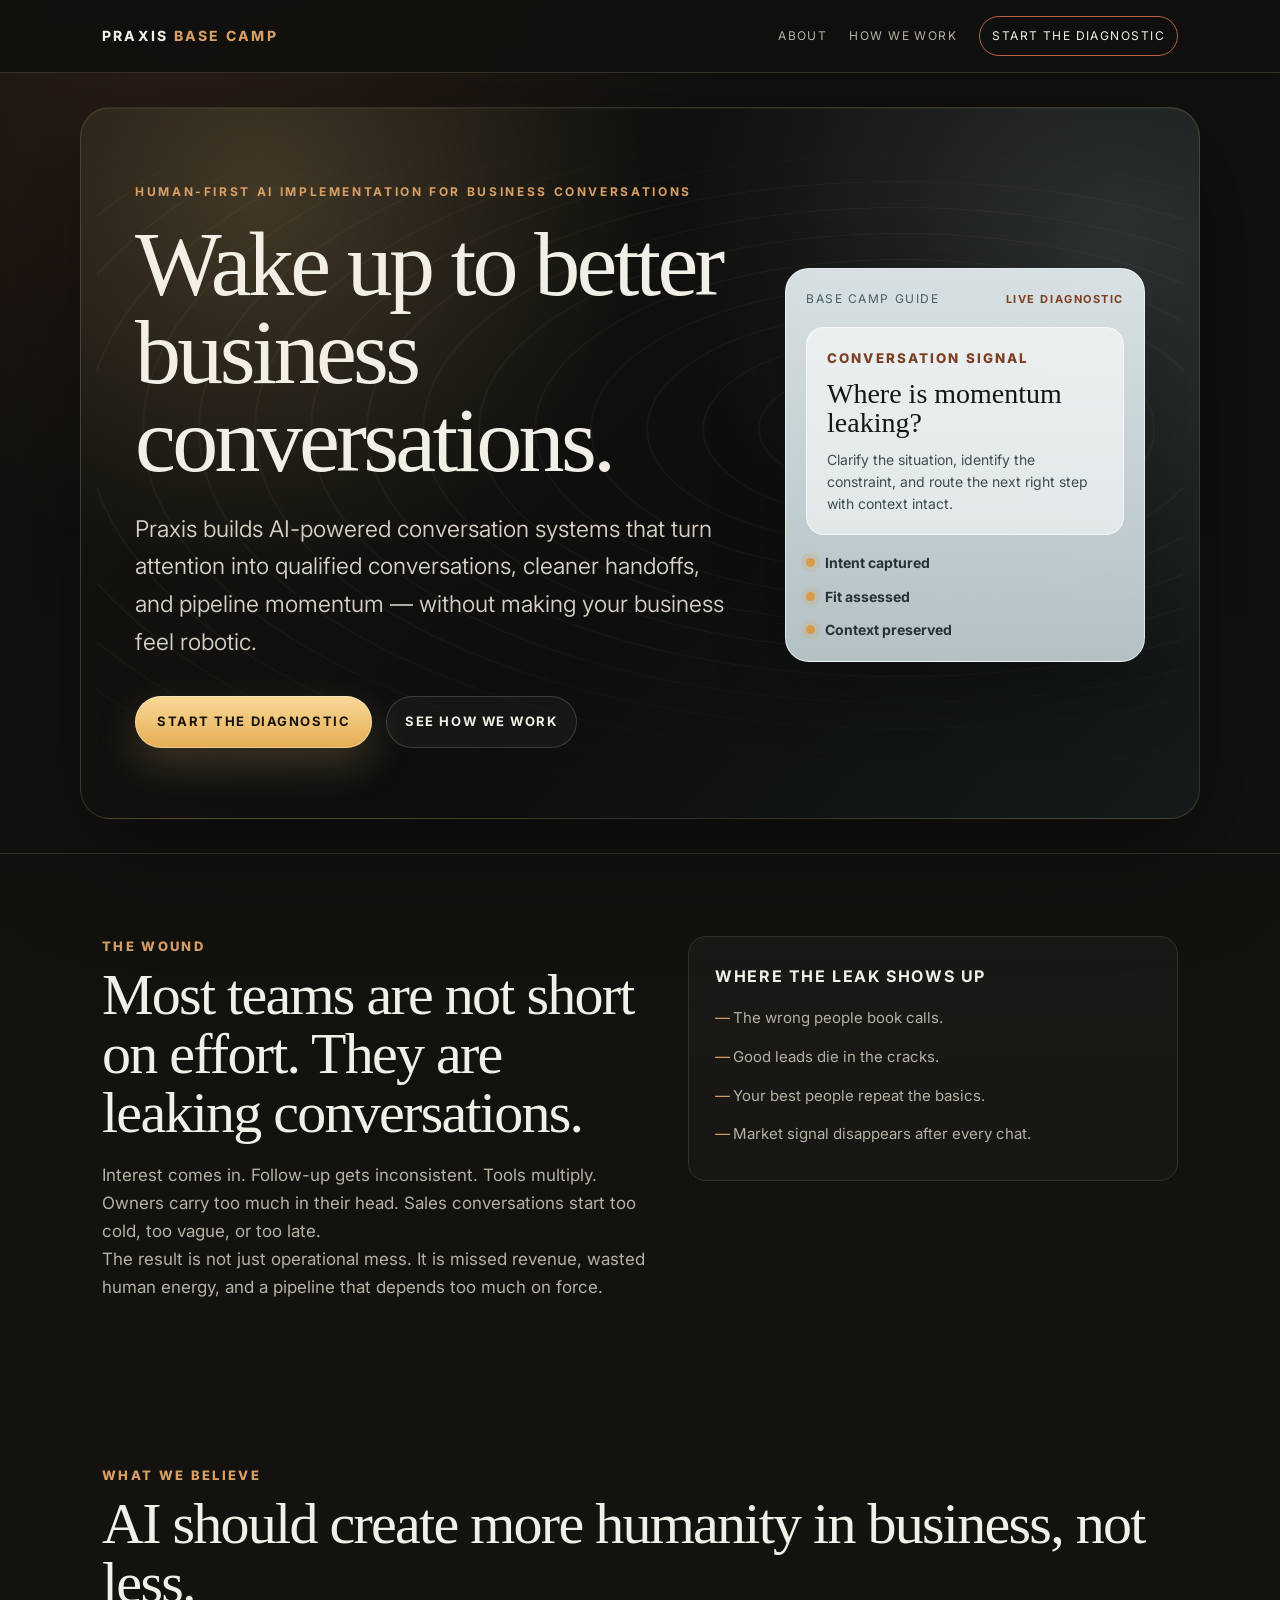
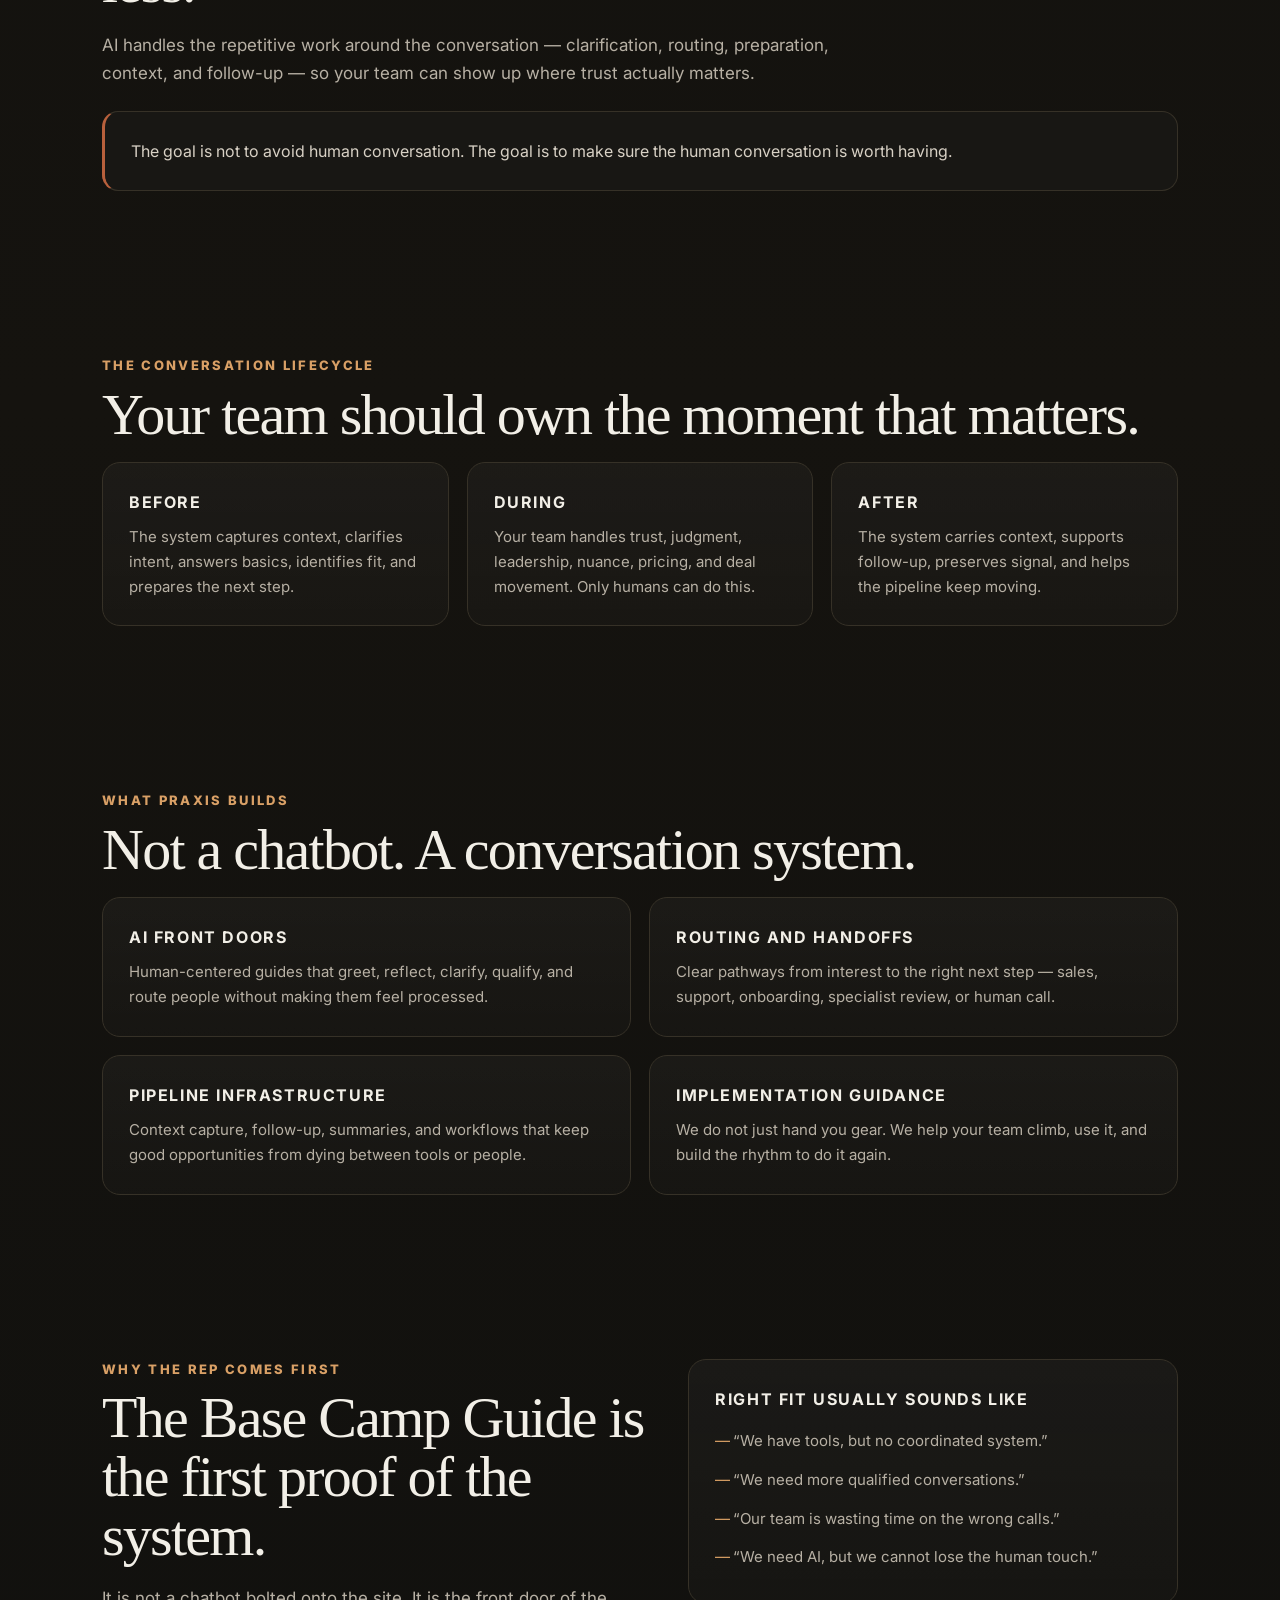
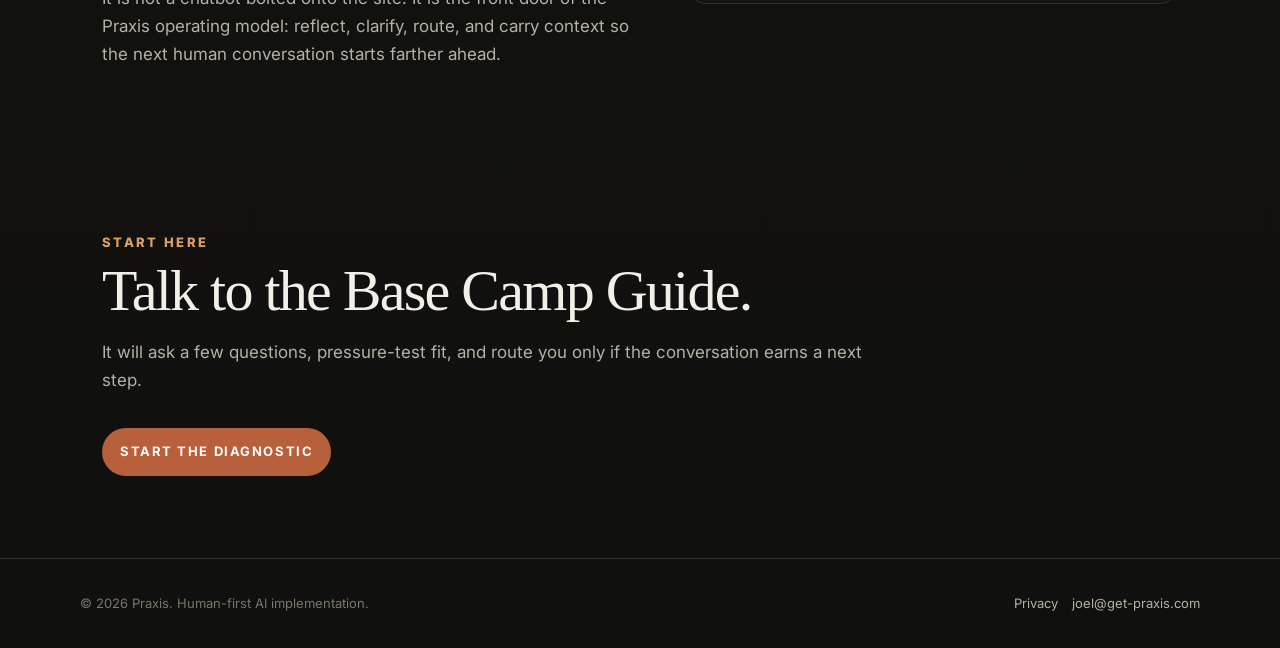
==== index.html @ cceb7b86 "Cache bust site stylesheet" ====
<!doctype html><html lang="en"><head><meta charset="utf-8"><meta name="viewport" content="width=device-width, initial-scale=1"><title>Praxis — Human-First AI Implementation</title><meta name="description" content="Praxis builds human-centered AI conversation systems that turn attention into qualified conversations, cleaner handoffs, and pipeline momentum."><link rel="preconnect" href="https://fonts.googleapis.com"><link rel="preconnect" href="https://fonts.gstatic.com" crossorigin><link href="https://fonts.googleapis.com/css2?family=Inter:wght@300;400;500;600;700;800&display=swap" rel="stylesheet"><link rel="stylesheet" href="/assets/site.css?v=078dad2"></head><body><div class="site"><nav class="nav"><div class="nav-inner"><a class="brand" href="/">PRAXIS <span>BASE CAMP</span></a><button class="menu" aria-label="Menu" onclick="document.querySelector('.links').classList.toggle('open')">Menu</button><div class="links"><a href="/about.html">About</a><a href="/how-we-work.html">How We Work</a><a class="nav-cta" href="/work-with-us.html#chat">Start the diagnostic</a></div></div></nav><main>
<section class="hero home-hero"><div class="hero-copy"><div class="eyebrow">Human-first AI implementation for business conversations</div><h1>Wake up to better business conversations.</h1><p class="lead">Praxis builds AI-powered conversation systems that turn attention into qualified conversations, cleaner handoffs, and pipeline momentum — without making your business feel robotic.</p><div class="hero-actions"><a class="btn primary hero-primary" href="/work-with-us.html#chat">Start the Diagnostic</a><a class="btn secondary hero-secondary" href="/how-we-work.html">See how we work</a></div></div><aside class="hero-card" aria-label="Base Camp diagnostic preview"><div class="hero-card-top"><span>Base Camp Guide</span><b>Live diagnostic</b></div><div class="signal-card"><small>Conversation signal</small><strong>Where is momentum leaking?</strong><p>Clarify the situation, identify the constraint, and route the next right step with context intact.</p></div><div class="signal-list"><div><span></span>Intent captured</div><div><span></span>Fit assessed</div><div><span></span>Context preserved</div></div></aside></section><div class="divider"></div>
<section class="section"><div class="wrap split"><div><div class="kicker">The wound</div><h2>Most teams are not short on effort. They are leaking conversations.</h2><p>Interest comes in. Follow-up gets inconsistent. Tools multiply. Owners carry too much in their head. Sales conversations start too cold, too vague, or too late.</p><p>The result is not just operational mess. It is missed revenue, wasted human energy, and a pipeline that depends too much on force.</p></div><div class="card"><h3>Where the leak shows up</h3><ul><li>The wrong people book calls.</li><li>Good leads die in the cracks.</li><li>Your best people repeat the basics.</li><li>Market signal disappears after every chat.</li></ul></div></div></section>
<section class="section alt"><div class="wrap"><div class="kicker">What we believe</div><h2>AI should create more humanity in business, not less.</h2><p>AI handles the repetitive work around the conversation — clarification, routing, preparation, context, and follow-up — so your team can show up where trust actually matters.</p><div class="callout">The goal is not to avoid human conversation. The goal is to make sure the human conversation is worth having.</div></div></section>
<section class="section"><div class="wrap"><div class="kicker">The conversation lifecycle</div><h2>Your team should own the moment that matters.</h2><div class="grid three"><div class="card"><h3>Before</h3><p>The system captures context, clarifies intent, answers basics, identifies fit, and prepares the next step.</p></div><div class="card"><h3>During</h3><p>Your team handles trust, judgment, leadership, nuance, pricing, and deal movement. Only humans can do this.</p></div><div class="card"><h3>After</h3><p>The system carries context, supports follow-up, preserves signal, and helps the pipeline keep moving.</p></div></div></div></section>
<section class="section alt"><div class="wrap"><div class="kicker">What Praxis builds</div><h2>Not a chatbot. A conversation system.</h2><div class="grid two"><div class="card"><h3>AI front doors</h3><p>Human-centered guides that greet, reflect, clarify, qualify, and route people without making them feel processed.</p></div><div class="card"><h3>Routing and handoffs</h3><p>Clear pathways from interest to the right next step — sales, support, onboarding, specialist review, or human call.</p></div><div class="card"><h3>Pipeline infrastructure</h3><p>Context capture, follow-up, summaries, and workflows that keep good opportunities from dying between tools or people.</p></div><div class="card"><h3>Implementation guidance</h3><p>We do not just hand you gear. We help your team climb, use it, and build the rhythm to do it again.</p></div></div></div></section>
<section class="section"><div class="wrap split"><div><div class="kicker">Why the rep comes first</div><h2>The Base Camp Guide is the first proof of the system.</h2><p>It is not a chatbot bolted onto the site. It is the front door of the Praxis operating model: reflect, clarify, route, and carry context so the next human conversation starts farther ahead.</p></div><div class="card"><h3>Right fit usually sounds like</h3><ul><li>“We have tools, but no coordinated system.”</li><li>“We need more qualified conversations.”</li><li>“Our team is wasting time on the wrong calls.”</li><li>“We need AI, but we cannot lose the human touch.”</li></ul></div></div></section>
<section class="section final"><div class="wrap"><div class="kicker">Start here</div><h2>Talk to the Base Camp Guide.</h2><p>It will ask a few questions, pressure-test fit, and route you only if the conversation earns a next step.</p><div class="hero-actions"><a class="btn primary" href="/work-with-us.html#chat">Start the diagnostic</a></div></div></section>
</main><footer class="footer"><div class="footer-inner"><div>© 2026 Praxis. Human-first AI implementation.</div><div><a href="/privacy.html">Privacy</a><a href="mailto:joel@get-praxis.com">joel@get-praxis.com</a></div></div></footer></div></body></html>
---- assets/site.css ----
:root{
  --bg:#10100e; --panel:#181714; --panel2:#211f1a; --ink:#f2efe7; --muted:#b7b0a4; --faint:#7d7569; --line:#363127; --accent:#b8603c; --accent2:#d9a066; --ok:#8ca37d;
  --max:1120px; --serif: Georgia, 'Times New Roman', serif; --sans: Inter, ui-sans-serif, system-ui, -apple-system, BlinkMacSystemFont, 'Segoe UI', sans-serif;
}
*{box-sizing:border-box;margin:0;padding:0} html{scroll-behavior:smooth} body{font-family:var(--sans);background:var(--bg);color:var(--ink);line-height:1.65;-webkit-font-smoothing:antialiased} a{color:inherit}.site{min-height:100vh;background:radial-gradient(circle at 14% 0%,rgba(184,96,60,.16),transparent 34rem),linear-gradient(180deg,#10100e 0%,#15130f 52%,#10100e 100%)}
.nav{position:sticky;top:0;z-index:20;background:rgba(16,16,14,.9);backdrop-filter:blur(14px);border-bottom:1px solid var(--line)}.nav-inner{max-width:var(--max);margin:0 auto;padding:16px 22px;display:flex;align-items:center;justify-content:space-between;gap:20px}.brand{text-decoration:none;font-weight:750;letter-spacing:.16em;text-transform:uppercase;font-size:14px}.brand span{color:var(--accent2)}.links{display:flex;align-items:center;gap:22px}.links a,.links span{text-decoration:none;color:var(--muted);font-size:12px;letter-spacing:.12em;text-transform:uppercase}.links a:hover{color:var(--ink)}.nav-cta{border:1px solid var(--accent);color:var(--ink)!important;padding:9px 12px;border-radius:999px}.disabled-link{opacity:.62;cursor:not-allowed}.menu{display:none;background:none;border:1px solid var(--line);color:var(--ink);border-radius:8px;padding:8px 10px}
.wrap{max-width:var(--max);margin:0 auto;padding:0 22px}.hero{padding:112px 22px 88px;max-width:var(--max);margin:0 auto}.home-hero{position:relative;display:grid;grid-template-columns:minmax(0,1fr) 360px;gap:42px;align-items:center;margin-top:34px;margin-bottom:34px;padding:74px 54px 70px;border:1px solid rgba(227,188,123,.18);border-radius:30px;overflow:hidden;background:radial-gradient(circle at 16% 12%,rgba(227,188,123,.22),transparent 34%),radial-gradient(circle at 92% 20%,rgba(147,164,169,.23),transparent 36%),linear-gradient(135deg,#17140f 0%,#0d0e0d 58%,#151b1c 100%);box-shadow:0 34px 110px rgba(0,0,0,.34),0 1px 0 rgba(255,255,255,.05) inset}.home-hero:before{content:"";position:absolute;inset:16px;border-radius:24px;opacity:.12;background:repeating-radial-gradient(ellipse at 74% 45%,transparent 0 28px,rgba(227,188,123,.4) 29px 30px,transparent 31px 56px);mask-image:linear-gradient(to bottom,transparent,black 12%,black 74%,transparent);pointer-events:none}.home-hero>*{position:relative;z-index:1}.eyebrow{font-size:12px;letter-spacing:.22em;text-transform:uppercase;color:var(--accent2);font-weight:700;margin-bottom:18px}.hero h1,.page-hero h1{font-family:var(--serif);font-weight:500;letter-spacing:-.04em;line-height:.96;font-size:clamp(48px,8vw,92px);max-width:960px}.hero h1 em,.page-hero h1 em{font-style:italic;color:var(--accent2)}.lead{font-size:clamp(18px,2.1vw,23px);color:#d7d0c5;max-width:760px;margin-top:26px;font-weight:350}.hero-actions{display:flex;gap:14px;flex-wrap:wrap;margin-top:34px}.btn{display:inline-flex;align-items:center;justify-content:center;text-decoration:none;border-radius:999px;padding:13px 18px;font-size:13px;letter-spacing:.12em;text-transform:uppercase;font-weight:700}.btn.primary{background:var(--accent);color:#fff}.btn.secondary{border:1px solid var(--line);color:var(--ink)}.hero-primary{background:linear-gradient(180deg,#f9d998,#e5ad54)!important;color:#17130d!important;padding:15px 22px;box-shadow:0 0 0 1px rgba(255,255,255,.32) inset,0 16px 42px rgba(227,188,123,.22)}.hero-secondary{background:rgba(255,255,255,.035);border-color:rgba(255,255,255,.16)!important}.hero-card{background:linear-gradient(180deg,rgba(223,232,234,.96),rgba(192,207,211,.93));border:1px solid rgba(255,255,255,.62);border-radius:24px;padding:20px;color:#121815;box-shadow:0 24px 70px rgba(0,0,0,.26);min-height:320px}.hero-card-top{display:flex;justify-content:space-between;gap:14px;align-items:center;margin-bottom:18px;font-size:12px;letter-spacing:.13em;text-transform:uppercase;color:#476068}.hero-card-top b{color:#7c3f24;font-size:11px}.signal-card{background:rgba(255,255,255,.55);border:1px solid rgba(255,255,255,.58);border-radius:18px;padding:20px}.signal-card small{display:block;text-transform:uppercase;letter-spacing:.16em;color:#7c3f24;font-weight:800;margin-bottom:9px}.signal-card strong{display:block;font-family:var(--serif);font-size:28px;line-height:1.05;color:#121815;font-weight:500}.signal-card p{color:#3f4d4f;font-size:14px;line-height:1.55;margin-top:12px}.signal-list{display:grid;gap:10px;margin-top:16px}.signal-list div{display:flex;align-items:center;gap:10px;color:#263234;font-size:14px;font-weight:700}.signal-list span{width:9px;height:9px;border-radius:999px;background:#d99b48;box-shadow:0 0 0 5px rgba(217,155,72,.16)}.btn.disabled{background:#5a5042;color:#d7d0c5;cursor:not-allowed;opacity:.78}.btn:hover{transform:translateY(-1px)}.btn.disabled:hover{transform:none}
.divider{height:1px;background:var(--line)}.section{padding:82px 0}.section h2{font-family:var(--serif);font-size:clamp(34px,5vw,58px);line-height:1.02;font-weight:500;letter-spacing:-.03em;margin-bottom:18px}.section p{color:var(--muted);font-size:17px;max-width:760px}.grid{display:grid;gap:18px}.grid.three{grid-template-columns:repeat(3,1fr)}.grid.two{grid-template-columns:repeat(2,1fr)}.card{background:linear-gradient(180deg,rgba(255,255,255,.035),rgba(255,255,255,.015));border:1px solid var(--line);border-radius:18px;padding:26px}.card h3{font-size:16px;letter-spacing:.1em;text-transform:uppercase;margin-bottom:10px}.card p,.card li{font-size:15px;color:var(--muted)}.card ul{list-style:none;margin-top:10px}.card li{padding:7px 0 7px 18px;position:relative}.card li:before{content:'—';position:absolute;left:0;color:var(--accent2)}.callout{background:var(--panel);border:1px solid var(--line);border-left:3px solid var(--accent);border-radius:16px;padding:26px;margin-top:24px;color:#d8d1c5}.split{display:grid;grid-template-columns:1fr .9fr;gap:42px;align-items:start}.kicker{font-size:13px;letter-spacing:.18em;text-transform:uppercase;color:var(--accent2);font-weight:800;margin-bottom:8px}.quote{font-family:var(--serif);font-size:28px;line-height:1.24;color:#efe8dc}.page-hero{padding:84px 0 48px}.breadcrumb{color:var(--faint);font-size:12px;letter-spacing:.12em;text-transform:uppercase;margin-bottom:22px}.list{display:grid;gap:12px;margin-top:22px}.list div{border-top:1px solid var(--line);padding-top:14px;color:var(--muted)}.list strong{color:var(--ink)}
.rep-panel{background:radial-gradient(circle at 18% 0%,rgba(255,255,255,.82),transparent 34%),linear-gradient(135deg,#eee6d7 0%,#dbe3e4 56%,#c5d1d3 100%);border:1px solid rgba(244,238,229,.72);border-radius:24px;padding:24px;box-shadow:0 34px 100px rgba(0,0,0,.30),0 1px 0 rgba(255,255,255,.6) inset;color:#181510}.rep-panel h2{color:#15120e}.rep-panel p{color:#3f413d}.rep-panel .kicker{color:#8f4d2c}.rep-frame{width:100%;height:620px;border:0;border-radius:16px;background:#d2dcdf;display:block}.rep-placeholder{min-height:620px;border:1px dashed #5a5042;border-radius:16px;display:flex;align-items:center;justify-content:center;padding:30px;text-align:center;color:var(--muted);background:#0b0b0a}.rep-placeholder strong{display:block;color:var(--ink);font-family:var(--serif);font-size:28px;margin-bottom:10px;font-weight:500}.rep-direct-link{position:relative;display:flex;min-height:360px;height:auto;flex-direction:column;align-items:center;justify-content:center;text-align:center;padding:36px;border:1px solid rgba(76,96,101,.28);overflow:hidden;background:radial-gradient(circle at 50% -24%,rgba(255,255,255,.58),transparent 44%),linear-gradient(180deg,#dce7e9 0%,#c4d2d6 100%);box-shadow:0 18px 42px rgba(67,82,83,.18),0 1px 0 rgba(255,255,255,.62) inset}.rep-direct-link:before{content:"";position:absolute;inset:18px;border-radius:14px;opacity:.22;background:repeating-radial-gradient(ellipse at 50% 48%,transparent 0 22px,rgba(44,64,70,.32) 23px 24px,transparent 25px 44px);mask-image:linear-gradient(to bottom,transparent,black 18%,black 72%,transparent);pointer-events:none}.rep-direct-link>*{position:relative;z-index:1}.rep-direct-link p{max-width:620px;color:#344247;margin:0 0 16px}.rep-direct-link strong{display:block;color:#111815;font-family:var(--serif);font-size:32px;font-weight:500;margin-bottom:4px}.basecamp-cta{background:linear-gradient(180deg,#f9d998,#e7b95f);color:#17130d;box-shadow:0 0 0 1px rgba(255,255,255,.46) inset,0 14px 34px rgba(116,80,29,.22)}.basecamp-cta:hover{background:linear-gradient(180deg,#ffe5a9,#f0c982);box-shadow:0 0 0 1px rgba(255,255,255,.55) inset,0 18px 44px rgba(116,80,29,.30)}
.fallback{margin-top:14px;font-size:14px;color:#505650}.fallback a{color:#7c3f24}

.footer{border-top:1px solid var(--line);padding:34px 22px;color:var(--faint);font-size:13px}.footer-inner{max-width:var(--max);margin:0 auto;display:flex;justify-content:space-between;gap:20px;flex-wrap:wrap}.footer a{color:var(--muted);text-decoration:none;margin-left:14px}.footer a:hover{color:var(--ink)}
@media(max-width:820px){.links{display:none;position:absolute;top:61px;left:0;right:0;background:#10100e;border-bottom:1px solid var(--line);padding:18px 22px;flex-direction:column;align-items:flex-start}.links.open{display:flex}.menu{display:block}.grid.three,.grid.two,.split{grid-template-columns:1fr}.hero{padding-top:76px}.home-hero{grid-template-columns:1fr;margin-top:18px;padding:48px 24px}.hero-card{min-height:auto}.section{padding:60px 0}.rep-frame,.rep-placeholder{height:700px;min-height:700px}.rep-direct-link{height:auto;min-height:420px}.footer-inner{display:block}.footer a{display:inline-block;margin:8px 14px 0 0}}

/* Chat iframe scroll containment: keep third-party chatbot focus/auto-scroll inside the embed. */
.rep-panel{overflow-anchor:none;contain:layout paint}.rep-frame{overscroll-behavior:contain}
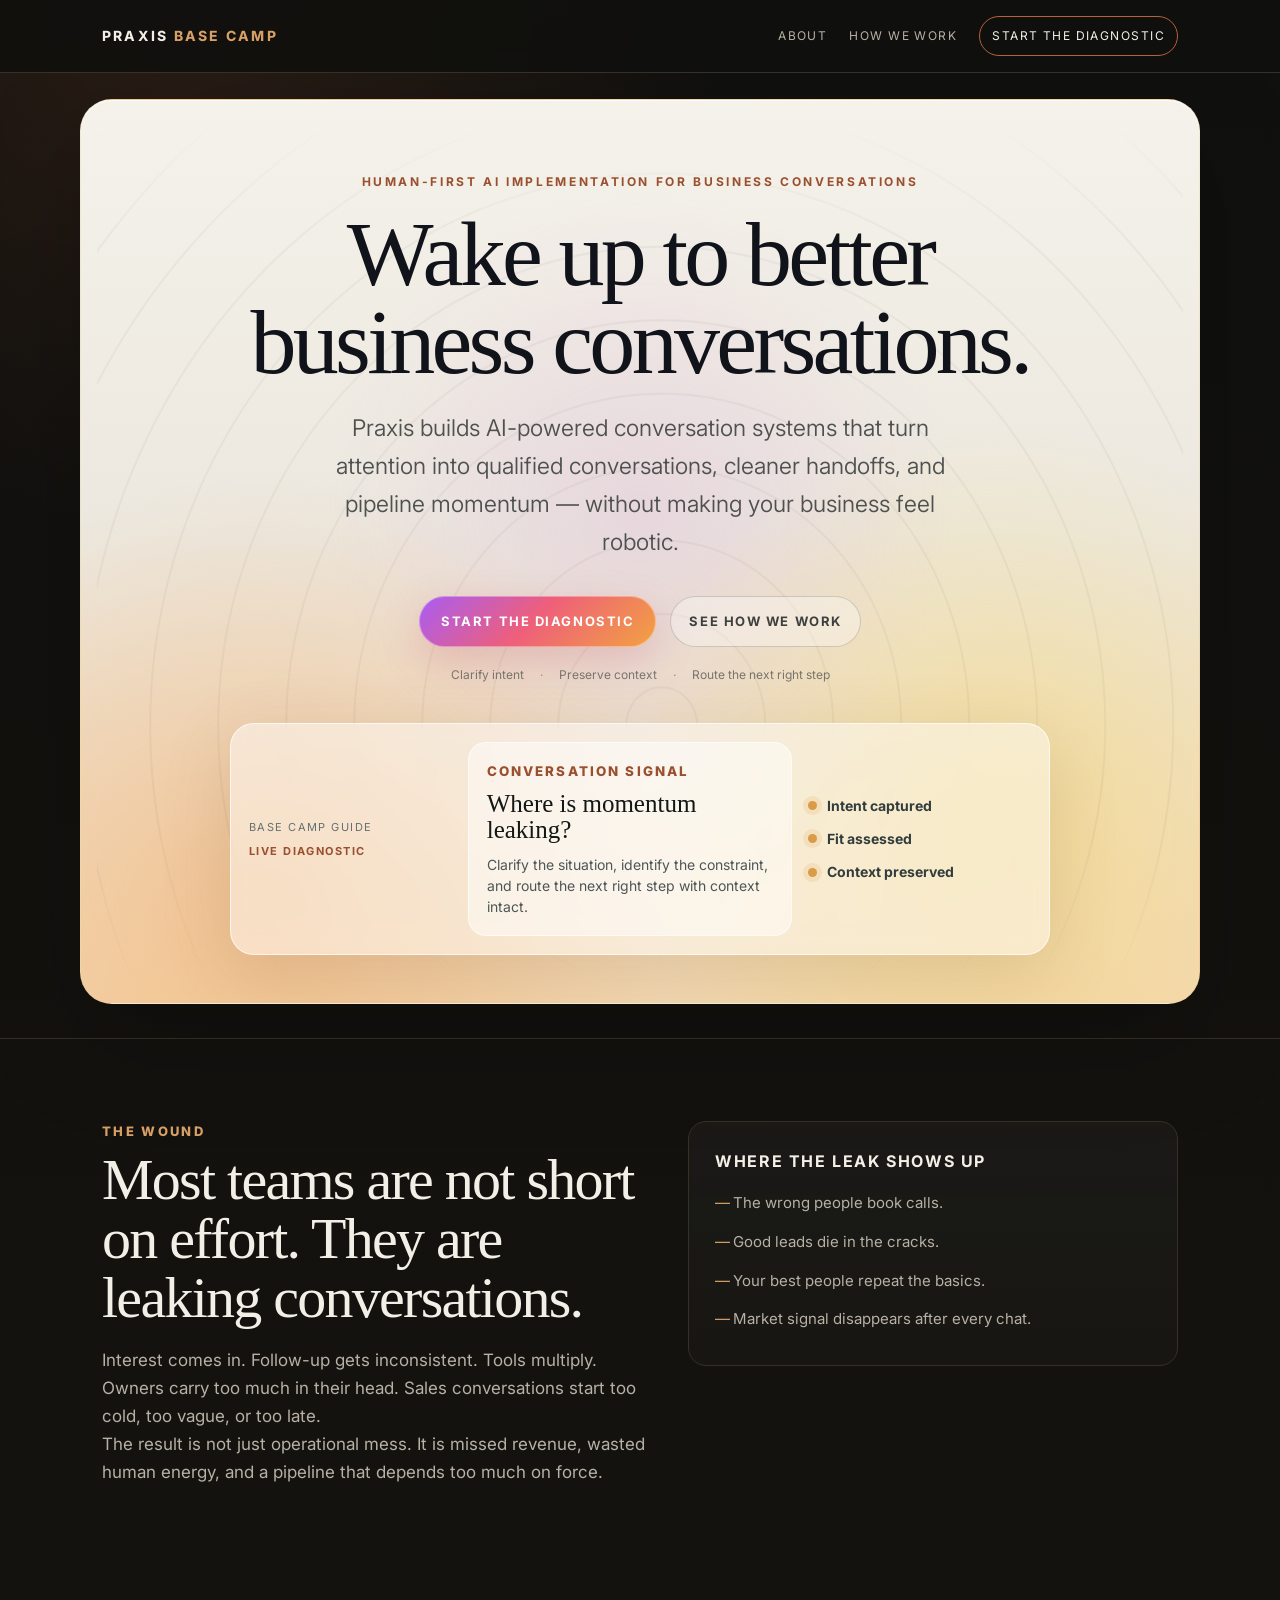
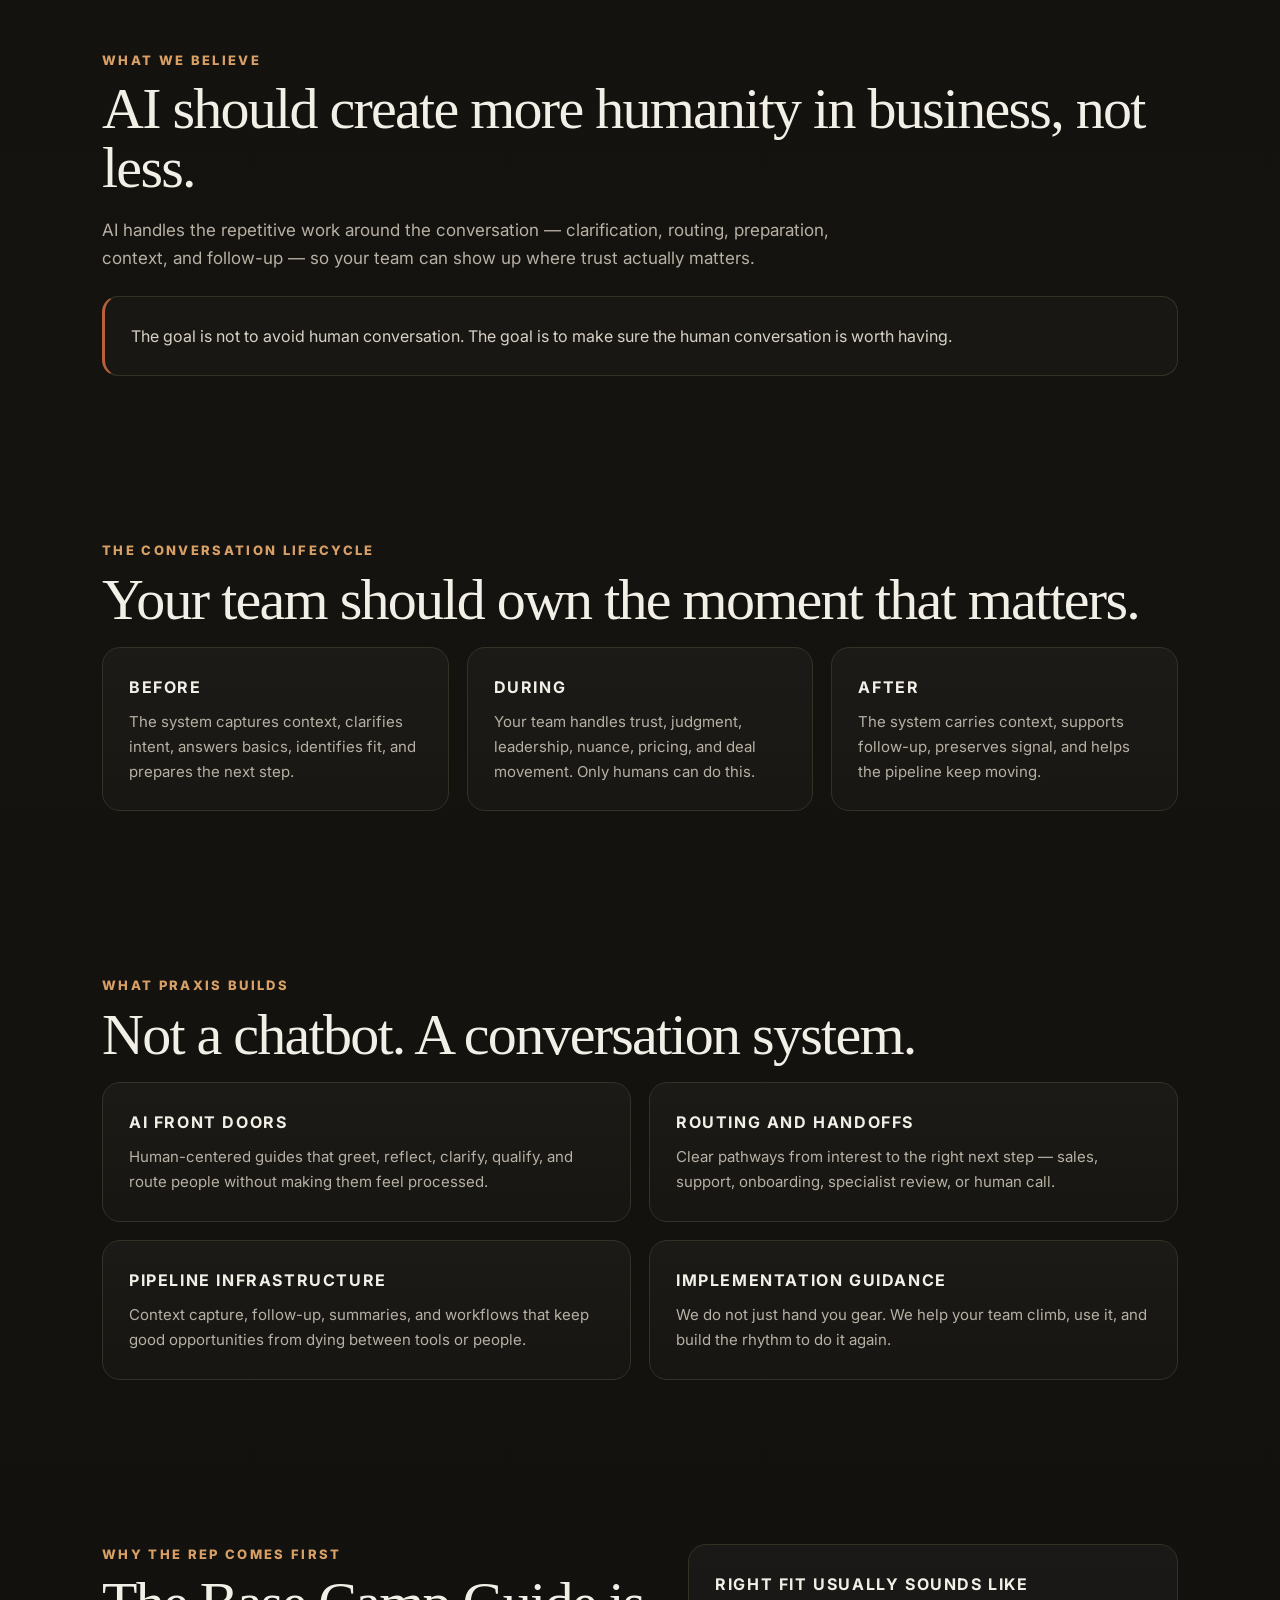
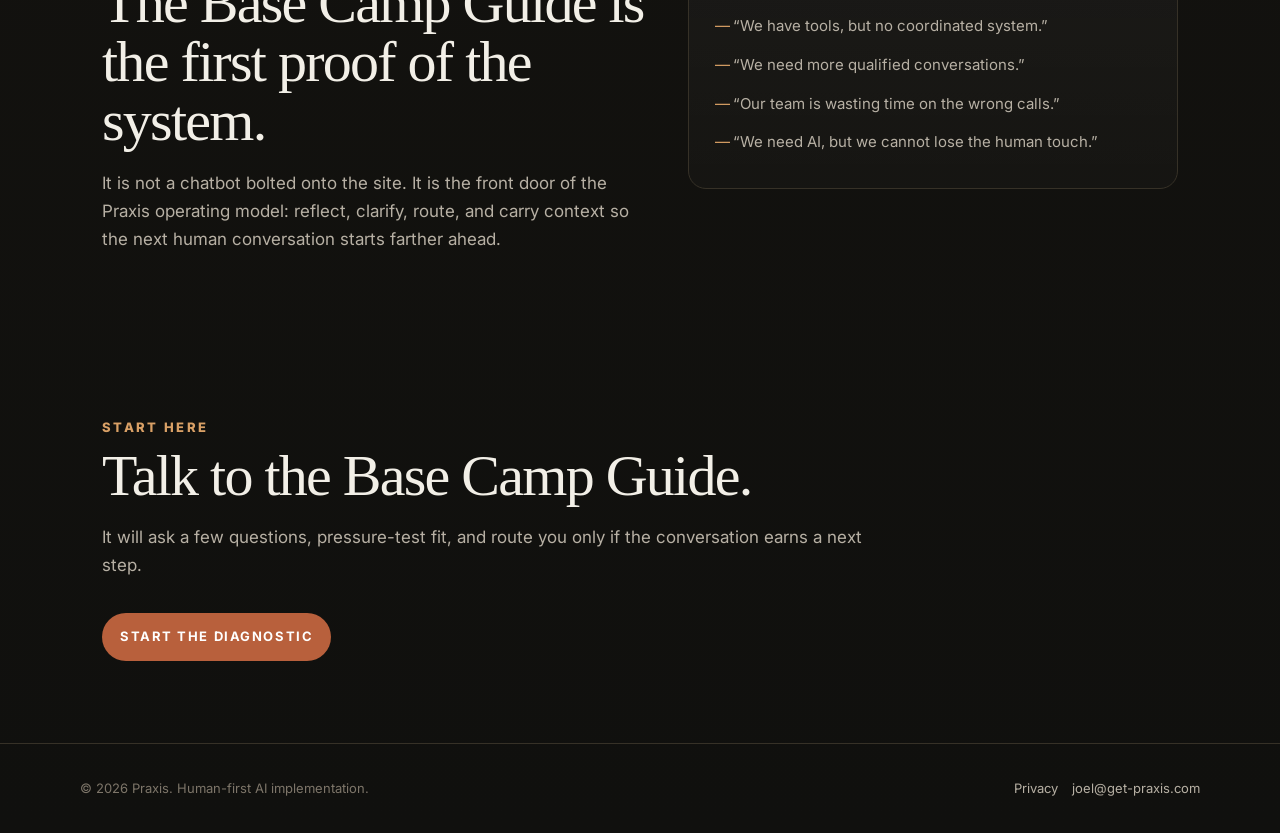
==== commit 55ffa056: "Lighten homepage hero treatment" ====
--- a/index.html
+++ b/index.html
@@ -1,5 +1,5 @@
-<!doctype html><html lang="en"><head><meta charset="utf-8"><meta name="viewport" content="width=device-width, initial-scale=1"><title>Praxis — Human-First AI Implementation</title><meta name="description" content="Praxis builds human-centered AI conversation systems that turn attention into qualified conversations, cleaner handoffs, and pipeline momentum."><link rel="preconnect" href="https://fonts.googleapis.com"><link rel="preconnect" href="https://fonts.gstatic.com" crossorigin><link href="https://fonts.googleapis.com/css2?family=Inter:wght@300;400;500;600;700;800&display=swap" rel="stylesheet"><link rel="stylesheet" href="/assets/site.css?v=078dad2"></head><body><div class="site"><nav class="nav"><div class="nav-inner"><a class="brand" href="/">PRAXIS <span>BASE CAMP</span></a><button class="menu" aria-label="Menu" onclick="document.querySelector('.links').classList.toggle('open')">Menu</button><div class="links"><a href="/about.html">About</a><a href="/how-we-work.html">How We Work</a><a class="nav-cta" href="/work-with-us.html#chat">Start the diagnostic</a></div></div></nav><main>
-<section class="hero home-hero"><div class="hero-copy"><div class="eyebrow">Human-first AI implementation for business conversations</div><h1>Wake up to better business conversations.</h1><p class="lead">Praxis builds AI-powered conversation systems that turn attention into qualified conversations, cleaner handoffs, and pipeline momentum — without making your business feel robotic.</p><div class="hero-actions"><a class="btn primary hero-primary" href="/work-with-us.html#chat">Start the Diagnostic</a><a class="btn secondary hero-secondary" href="/how-we-work.html">See how we work</a></div></div><aside class="hero-card" aria-label="Base Camp diagnostic preview"><div class="hero-card-top"><span>Base Camp Guide</span><b>Live diagnostic</b></div><div class="signal-card"><small>Conversation signal</small><strong>Where is momentum leaking?</strong><p>Clarify the situation, identify the constraint, and route the next right step with context intact.</p></div><div class="signal-list"><div><span></span>Intent captured</div><div><span></span>Fit assessed</div><div><span></span>Context preserved</div></div></aside></section><div class="divider"></div>
+<!doctype html><html lang="en"><head><meta charset="utf-8"><meta name="viewport" content="width=device-width, initial-scale=1"><title>Praxis — Human-First AI Implementation</title><meta name="description" content="Praxis builds human-centered AI conversation systems that turn attention into qualified conversations, cleaner handoffs, and pipeline momentum."><link rel="preconnect" href="https://fonts.googleapis.com"><link rel="preconnect" href="https://fonts.gstatic.com" crossorigin><link href="https://fonts.googleapis.com/css2?family=Inter:wght@300;400;500;600;700;800&display=swap" rel="stylesheet"><link rel="stylesheet" href="/assets/site.css?v=light-hero-1"></head><body><div class="site"><nav class="nav"><div class="nav-inner"><a class="brand" href="/">PRAXIS <span>BASE CAMP</span></a><button class="menu" aria-label="Menu" onclick="document.querySelector('.links').classList.toggle('open')">Menu</button><div class="links"><a href="/about.html">About</a><a href="/how-we-work.html">How We Work</a><a class="nav-cta" href="/work-with-us.html#chat">Start the diagnostic</a></div></div></nav><main>
+<section class="hero home-hero"><div class="hero-copy"><div class="eyebrow">Human-first AI implementation for business conversations</div><h1>Wake up to better business conversations.</h1><p class="lead">Praxis builds AI-powered conversation systems that turn attention into qualified conversations, cleaner handoffs, and pipeline momentum — without making your business feel robotic.</p><div class="hero-actions"><a class="btn primary hero-primary" href="/work-with-us.html#chat">Start the Diagnostic</a><a class="btn secondary hero-secondary" href="/how-we-work.html">See how we work</a></div><div class="hero-notes"><span>Clarify intent</span><span>Preserve context</span><span>Route the next right step</span></div></div><aside class="hero-card" aria-label="Base Camp diagnostic preview"><div class="hero-card-top"><span>Base Camp Guide</span><b>Live diagnostic</b></div><div class="signal-card"><small>Conversation signal</small><strong>Where is momentum leaking?</strong><p>Clarify the situation, identify the constraint, and route the next right step with context intact.</p></div><div class="signal-list"><div><span></span>Intent captured</div><div><span></span>Fit assessed</div><div><span></span>Context preserved</div></div></aside></section><div class="divider"></div>
 <section class="section"><div class="wrap split"><div><div class="kicker">The wound</div><h2>Most teams are not short on effort. They are leaking conversations.</h2><p>Interest comes in. Follow-up gets inconsistent. Tools multiply. Owners carry too much in their head. Sales conversations start too cold, too vague, or too late.</p><p>The result is not just operational mess. It is missed revenue, wasted human energy, and a pipeline that depends too much on force.</p></div><div class="card"><h3>Where the leak shows up</h3><ul><li>The wrong people book calls.</li><li>Good leads die in the cracks.</li><li>Your best people repeat the basics.</li><li>Market signal disappears after every chat.</li></ul></div></div></section>
 <section class="section alt"><div class="wrap"><div class="kicker">What we believe</div><h2>AI should create more humanity in business, not less.</h2><p>AI handles the repetitive work around the conversation — clarification, routing, preparation, context, and follow-up — so your team can show up where trust actually matters.</p><div class="callout">The goal is not to avoid human conversation. The goal is to make sure the human conversation is worth having.</div></div></section>
 <section class="section"><div class="wrap"><div class="kicker">The conversation lifecycle</div><h2>Your team should own the moment that matters.</h2><div class="grid three"><div class="card"><h3>Before</h3><p>The system captures context, clarifies intent, answers basics, identifies fit, and prepares the next step.</p></div><div class="card"><h3>During</h3><p>Your team handles trust, judgment, leadership, nuance, pricing, and deal movement. Only humans can do this.</p></div><div class="card"><h3>After</h3><p>The system carries context, supports follow-up, preserves signal, and helps the pipeline keep moving.</p></div></div></div></section>
--- a/assets/site.css
+++ b/assets/site.css
@@ -5,13 +5,13 @@
 }
 *{box-sizing:border-box;margin:0;padding:0} html{scroll-behavior:smooth} body{font-family:var(--sans);background:var(--bg);color:var(--ink);line-height:1.65;-webkit-font-smoothing:antialiased} a{color:inherit}.site{min-height:100vh;background:radial-gradient(circle at 14% 0%,rgba(184,96,60,.16),transparent 34rem),linear-gradient(180deg,#10100e 0%,#15130f 52%,#10100e 100%)}
 .nav{position:sticky;top:0;z-index:20;background:rgba(16,16,14,.9);backdrop-filter:blur(14px);border-bottom:1px solid var(--line)}.nav-inner{max-width:var(--max);margin:0 auto;padding:16px 22px;display:flex;align-items:center;justify-content:space-between;gap:20px}.brand{text-decoration:none;font-weight:750;letter-spacing:.16em;text-transform:uppercase;font-size:14px}.brand span{color:var(--accent2)}.links{display:flex;align-items:center;gap:22px}.links a,.links span{text-decoration:none;color:var(--muted);font-size:12px;letter-spacing:.12em;text-transform:uppercase}.links a:hover{color:var(--ink)}.nav-cta{border:1px solid var(--accent);color:var(--ink)!important;padding:9px 12px;border-radius:999px}.disabled-link{opacity:.62;cursor:not-allowed}.menu{display:none;background:none;border:1px solid var(--line);color:var(--ink);border-radius:8px;padding:8px 10px}
-.wrap{max-width:var(--max);margin:0 auto;padding:0 22px}.hero{padding:112px 22px 88px;max-width:var(--max);margin:0 auto}.home-hero{position:relative;display:grid;grid-template-columns:minmax(0,1fr) 360px;gap:42px;align-items:center;margin-top:34px;margin-bottom:34px;padding:74px 54px 70px;border:1px solid rgba(227,188,123,.18);border-radius:30px;overflow:hidden;background:radial-gradient(circle at 16% 12%,rgba(227,188,123,.22),transparent 34%),radial-gradient(circle at 92% 20%,rgba(147,164,169,.23),transparent 36%),linear-gradient(135deg,#17140f 0%,#0d0e0d 58%,#151b1c 100%);box-shadow:0 34px 110px rgba(0,0,0,.34),0 1px 0 rgba(255,255,255,.05) inset}.home-hero:before{content:"";position:absolute;inset:16px;border-radius:24px;opacity:.12;background:repeating-radial-gradient(ellipse at 74% 45%,transparent 0 28px,rgba(227,188,123,.4) 29px 30px,transparent 31px 56px);mask-image:linear-gradient(to bottom,transparent,black 12%,black 74%,transparent);pointer-events:none}.home-hero>*{position:relative;z-index:1}.eyebrow{font-size:12px;letter-spacing:.22em;text-transform:uppercase;color:var(--accent2);font-weight:700;margin-bottom:18px}.hero h1,.page-hero h1{font-family:var(--serif);font-weight:500;letter-spacing:-.04em;line-height:.96;font-size:clamp(48px,8vw,92px);max-width:960px}.hero h1 em,.page-hero h1 em{font-style:italic;color:var(--accent2)}.lead{font-size:clamp(18px,2.1vw,23px);color:#d7d0c5;max-width:760px;margin-top:26px;font-weight:350}.hero-actions{display:flex;gap:14px;flex-wrap:wrap;margin-top:34px}.btn{display:inline-flex;align-items:center;justify-content:center;text-decoration:none;border-radius:999px;padding:13px 18px;font-size:13px;letter-spacing:.12em;text-transform:uppercase;font-weight:700}.btn.primary{background:var(--accent);color:#fff}.btn.secondary{border:1px solid var(--line);color:var(--ink)}.hero-primary{background:linear-gradient(180deg,#f9d998,#e5ad54)!important;color:#17130d!important;padding:15px 22px;box-shadow:0 0 0 1px rgba(255,255,255,.32) inset,0 16px 42px rgba(227,188,123,.22)}.hero-secondary{background:rgba(255,255,255,.035);border-color:rgba(255,255,255,.16)!important}.hero-card{background:linear-gradient(180deg,rgba(223,232,234,.96),rgba(192,207,211,.93));border:1px solid rgba(255,255,255,.62);border-radius:24px;padding:20px;color:#121815;box-shadow:0 24px 70px rgba(0,0,0,.26);min-height:320px}.hero-card-top{display:flex;justify-content:space-between;gap:14px;align-items:center;margin-bottom:18px;font-size:12px;letter-spacing:.13em;text-transform:uppercase;color:#476068}.hero-card-top b{color:#7c3f24;font-size:11px}.signal-card{background:rgba(255,255,255,.55);border:1px solid rgba(255,255,255,.58);border-radius:18px;padding:20px}.signal-card small{display:block;text-transform:uppercase;letter-spacing:.16em;color:#7c3f24;font-weight:800;margin-bottom:9px}.signal-card strong{display:block;font-family:var(--serif);font-size:28px;line-height:1.05;color:#121815;font-weight:500}.signal-card p{color:#3f4d4f;font-size:14px;line-height:1.55;margin-top:12px}.signal-list{display:grid;gap:10px;margin-top:16px}.signal-list div{display:flex;align-items:center;gap:10px;color:#263234;font-size:14px;font-weight:700}.signal-list span{width:9px;height:9px;border-radius:999px;background:#d99b48;box-shadow:0 0 0 5px rgba(217,155,72,.16)}.btn.disabled{background:#5a5042;color:#d7d0c5;cursor:not-allowed;opacity:.78}.btn:hover{transform:translateY(-1px)}.btn.disabled:hover{transform:none}
+.wrap{max-width:var(--max);margin:0 auto;padding:0 22px}.hero{padding:112px 22px 88px;max-width:var(--max);margin:0 auto}.home-hero{position:relative;display:grid;grid-template-columns:1fr;gap:34px;align-items:center;margin-top:26px;margin-bottom:34px;padding:72px 54px 48px;border:1px solid rgba(227,188,123,.18);border-radius:32px;overflow:hidden;text-align:center;background:radial-gradient(circle at 16% 88%,rgba(241,147,70,.34),transparent 34%),radial-gradient(circle at 82% 78%,rgba(247,213,94,.42),transparent 33%),radial-gradient(circle at 50% 45%,rgba(209,146,211,.20),transparent 42%),linear-gradient(180deg,#f5f2eb 0%,#ece8df 48%,#f3d8b1 100%);box-shadow:0 34px 110px rgba(0,0,0,.22),0 1px 0 rgba(255,255,255,.7) inset;color:#11131a}.home-hero:before{content:"";position:absolute;inset:16px;border-radius:24px;opacity:.12;background:repeating-radial-gradient(ellipse at 52% 70%,transparent 0 34px,rgba(77,63,51,.42) 35px 36px,transparent 37px 68px);mask-image:linear-gradient(to bottom,transparent,black 16%,black 82%,transparent);pointer-events:none}.home-hero>*{position:relative;z-index:1}.hero-copy{max-width:900px;margin:0 auto}.eyebrow{font-size:12px;letter-spacing:.22em;text-transform:uppercase;color:var(--accent2);font-weight:700;margin-bottom:18px}.home-hero .eyebrow{color:#9a4f2e}.hero h1,.page-hero h1{font-family:var(--serif);font-weight:500;letter-spacing:-.04em;line-height:.96;font-size:clamp(48px,8vw,92px);max-width:960px}.home-hero h1{color:#11131a;margin:0 auto;max-width:880px}.hero h1 em,.page-hero h1 em{font-style:italic;color:var(--accent2)}.lead{font-size:clamp(18px,2.1vw,23px);color:#d7d0c5;max-width:760px;margin-top:26px;font-weight:350}.home-hero .lead{color:#4e514f;margin:24px auto 0;max-width:660px}.hero-actions{display:flex;gap:14px;flex-wrap:wrap;margin-top:34px}.home-hero .hero-actions{justify-content:center}.btn{display:inline-flex;align-items:center;justify-content:center;text-decoration:none;border-radius:999px;padding:13px 18px;font-size:13px;letter-spacing:.12em;text-transform:uppercase;font-weight:700}.btn.primary{background:var(--accent);color:#fff}.btn.secondary{border:1px solid var(--line);color:var(--ink)}.hero-primary{background:linear-gradient(135deg,#a85df4,#ee5f7a 48%,#f2a340)!important;color:#fff!important;padding:15px 22px;box-shadow:0 14px 38px rgba(194,89,104,.25),0 0 0 1px rgba(255,255,255,.34) inset}.hero-secondary{color:#3d403e!important;border-color:rgba(30,30,24,.18)!important;background:rgba(255,255,255,.34)}.hero-notes{display:flex;justify-content:center;gap:16px;flex-wrap:wrap;margin-top:18px;color:#79756d;font-size:12px}.hero-notes span+span:before{content:"·";margin-right:16px;color:#a48a69}.hero-card{max-width:820px;width:100%;margin:4px auto 0;background:rgba(255,255,255,.46);border:1px solid rgba(255,255,255,.66);border-radius:24px;padding:18px;color:#121815;box-shadow:0 20px 70px rgba(109,80,48,.16);backdrop-filter:blur(10px);display:grid;grid-template-columns:1fr 1.6fr 1.1fr;gap:16px;text-align:left;align-items:center}.hero-card-top{display:grid;gap:6px;font-size:11px;letter-spacing:.13em;text-transform:uppercase;color:#657071}.hero-card-top b{color:#9a4f2e;font-size:11px}.signal-card{background:rgba(255,255,255,.48);border:1px solid rgba(255,255,255,.58);border-radius:18px;padding:18px}.signal-card small{display:block;text-transform:uppercase;letter-spacing:.16em;color:#9a4f2e;font-weight:800;margin-bottom:8px}.signal-card strong{display:block;font-family:var(--serif);font-size:25px;line-height:1.05;color:#121815;font-weight:500}.signal-card p{color:#4d5657;font-size:14px;line-height:1.5;margin-top:10px}.signal-list{display:grid;gap:10px}.signal-list div{display:flex;align-items:center;gap:10px;color:#313c3d;font-size:14px;font-weight:700}.signal-list span{width:9px;height:9px;border-radius:999px;background:#d99b48;box-shadow:0 0 0 5px rgba(217,155,72,.16)}.btn.disabled{background:#5a5042;color:#d7d0c5;cursor:not-allowed;opacity:.78}.btn:hover{transform:translateY(-1px)}.btn.disabled:hover{transform:none}
 .divider{height:1px;background:var(--line)}.section{padding:82px 0}.section h2{font-family:var(--serif);font-size:clamp(34px,5vw,58px);line-height:1.02;font-weight:500;letter-spacing:-.03em;margin-bottom:18px}.section p{color:var(--muted);font-size:17px;max-width:760px}.grid{display:grid;gap:18px}.grid.three{grid-template-columns:repeat(3,1fr)}.grid.two{grid-template-columns:repeat(2,1fr)}.card{background:linear-gradient(180deg,rgba(255,255,255,.035),rgba(255,255,255,.015));border:1px solid var(--line);border-radius:18px;padding:26px}.card h3{font-size:16px;letter-spacing:.1em;text-transform:uppercase;margin-bottom:10px}.card p,.card li{font-size:15px;color:var(--muted)}.card ul{list-style:none;margin-top:10px}.card li{padding:7px 0 7px 18px;position:relative}.card li:before{content:'—';position:absolute;left:0;color:var(--accent2)}.callout{background:var(--panel);border:1px solid var(--line);border-left:3px solid var(--accent);border-radius:16px;padding:26px;margin-top:24px;color:#d8d1c5}.split{display:grid;grid-template-columns:1fr .9fr;gap:42px;align-items:start}.kicker{font-size:13px;letter-spacing:.18em;text-transform:uppercase;color:var(--accent2);font-weight:800;margin-bottom:8px}.quote{font-family:var(--serif);font-size:28px;line-height:1.24;color:#efe8dc}.page-hero{padding:84px 0 48px}.breadcrumb{color:var(--faint);font-size:12px;letter-spacing:.12em;text-transform:uppercase;margin-bottom:22px}.list{display:grid;gap:12px;margin-top:22px}.list div{border-top:1px solid var(--line);padding-top:14px;color:var(--muted)}.list strong{color:var(--ink)}
 .rep-panel{background:radial-gradient(circle at 18% 0%,rgba(255,255,255,.82),transparent 34%),linear-gradient(135deg,#eee6d7 0%,#dbe3e4 56%,#c5d1d3 100%);border:1px solid rgba(244,238,229,.72);border-radius:24px;padding:24px;box-shadow:0 34px 100px rgba(0,0,0,.30),0 1px 0 rgba(255,255,255,.6) inset;color:#181510}.rep-panel h2{color:#15120e}.rep-panel p{color:#3f413d}.rep-panel .kicker{color:#8f4d2c}.rep-frame{width:100%;height:620px;border:0;border-radius:16px;background:#d2dcdf;display:block}.rep-placeholder{min-height:620px;border:1px dashed #5a5042;border-radius:16px;display:flex;align-items:center;justify-content:center;padding:30px;text-align:center;color:var(--muted);background:#0b0b0a}.rep-placeholder strong{display:block;color:var(--ink);font-family:var(--serif);font-size:28px;margin-bottom:10px;font-weight:500}.rep-direct-link{position:relative;display:flex;min-height:360px;height:auto;flex-direction:column;align-items:center;justify-content:center;text-align:center;padding:36px;border:1px solid rgba(76,96,101,.28);overflow:hidden;background:radial-gradient(circle at 50% -24%,rgba(255,255,255,.58),transparent 44%),linear-gradient(180deg,#dce7e9 0%,#c4d2d6 100%);box-shadow:0 18px 42px rgba(67,82,83,.18),0 1px 0 rgba(255,255,255,.62) inset}.rep-direct-link:before{content:"";position:absolute;inset:18px;border-radius:14px;opacity:.22;background:repeating-radial-gradient(ellipse at 50% 48%,transparent 0 22px,rgba(44,64,70,.32) 23px 24px,transparent 25px 44px);mask-image:linear-gradient(to bottom,transparent,black 18%,black 72%,transparent);pointer-events:none}.rep-direct-link>*{position:relative;z-index:1}.rep-direct-link p{max-width:620px;color:#344247;margin:0 0 16px}.rep-direct-link strong{display:block;color:#111815;font-family:var(--serif);font-size:32px;font-weight:500;margin-bottom:4px}.basecamp-cta{background:linear-gradient(180deg,#f9d998,#e7b95f);color:#17130d;box-shadow:0 0 0 1px rgba(255,255,255,.46) inset,0 14px 34px rgba(116,80,29,.22)}.basecamp-cta:hover{background:linear-gradient(180deg,#ffe5a9,#f0c982);box-shadow:0 0 0 1px rgba(255,255,255,.55) inset,0 18px 44px rgba(116,80,29,.30)}
 .fallback{margin-top:14px;font-size:14px;color:#505650}.fallback a{color:#7c3f24}
 
 .footer{border-top:1px solid var(--line);padding:34px 22px;color:var(--faint);font-size:13px}.footer-inner{max-width:var(--max);margin:0 auto;display:flex;justify-content:space-between;gap:20px;flex-wrap:wrap}.footer a{color:var(--muted);text-decoration:none;margin-left:14px}.footer a:hover{color:var(--ink)}
-@media(max-width:820px){.links{display:none;position:absolute;top:61px;left:0;right:0;background:#10100e;border-bottom:1px solid var(--line);padding:18px 22px;flex-direction:column;align-items:flex-start}.links.open{display:flex}.menu{display:block}.grid.three,.grid.two,.split{grid-template-columns:1fr}.hero{padding-top:76px}.home-hero{grid-template-columns:1fr;margin-top:18px;padding:48px 24px}.hero-card{min-height:auto}.section{padding:60px 0}.rep-frame,.rep-placeholder{height:700px;min-height:700px}.rep-direct-link{height:auto;min-height:420px}.footer-inner{display:block}.footer a{display:inline-block;margin:8px 14px 0 0}}
+@media(max-width:820px){.links{display:none;position:absolute;top:61px;left:0;right:0;background:#10100e;border-bottom:1px solid var(--line);padding:18px 22px;flex-direction:column;align-items:flex-start}.links.open{display:flex}.menu{display:block}.grid.three,.grid.two,.split{grid-template-columns:1fr}.hero{padding-top:76px}.home-hero{margin-top:18px;padding:52px 24px 34px}.home-hero h1{font-size:clamp(46px,13vw,68px)}.hero-card{grid-template-columns:1fr;text-align:center}.hero-card-top,.signal-list{justify-items:center}.section{padding:60px 0}.rep-frame,.rep-placeholder{height:700px;min-height:700px}.rep-direct-link{height:auto;min-height:420px}.footer-inner{display:block}.footer a{display:inline-block;margin:8px 14px 0 0}}
 
 /* Chat iframe scroll containment: keep third-party chatbot focus/auto-scroll inside the embed. */
 .rep-panel{overflow-anchor:none;contain:layout paint}.rep-frame{overscroll-behavior:contain}
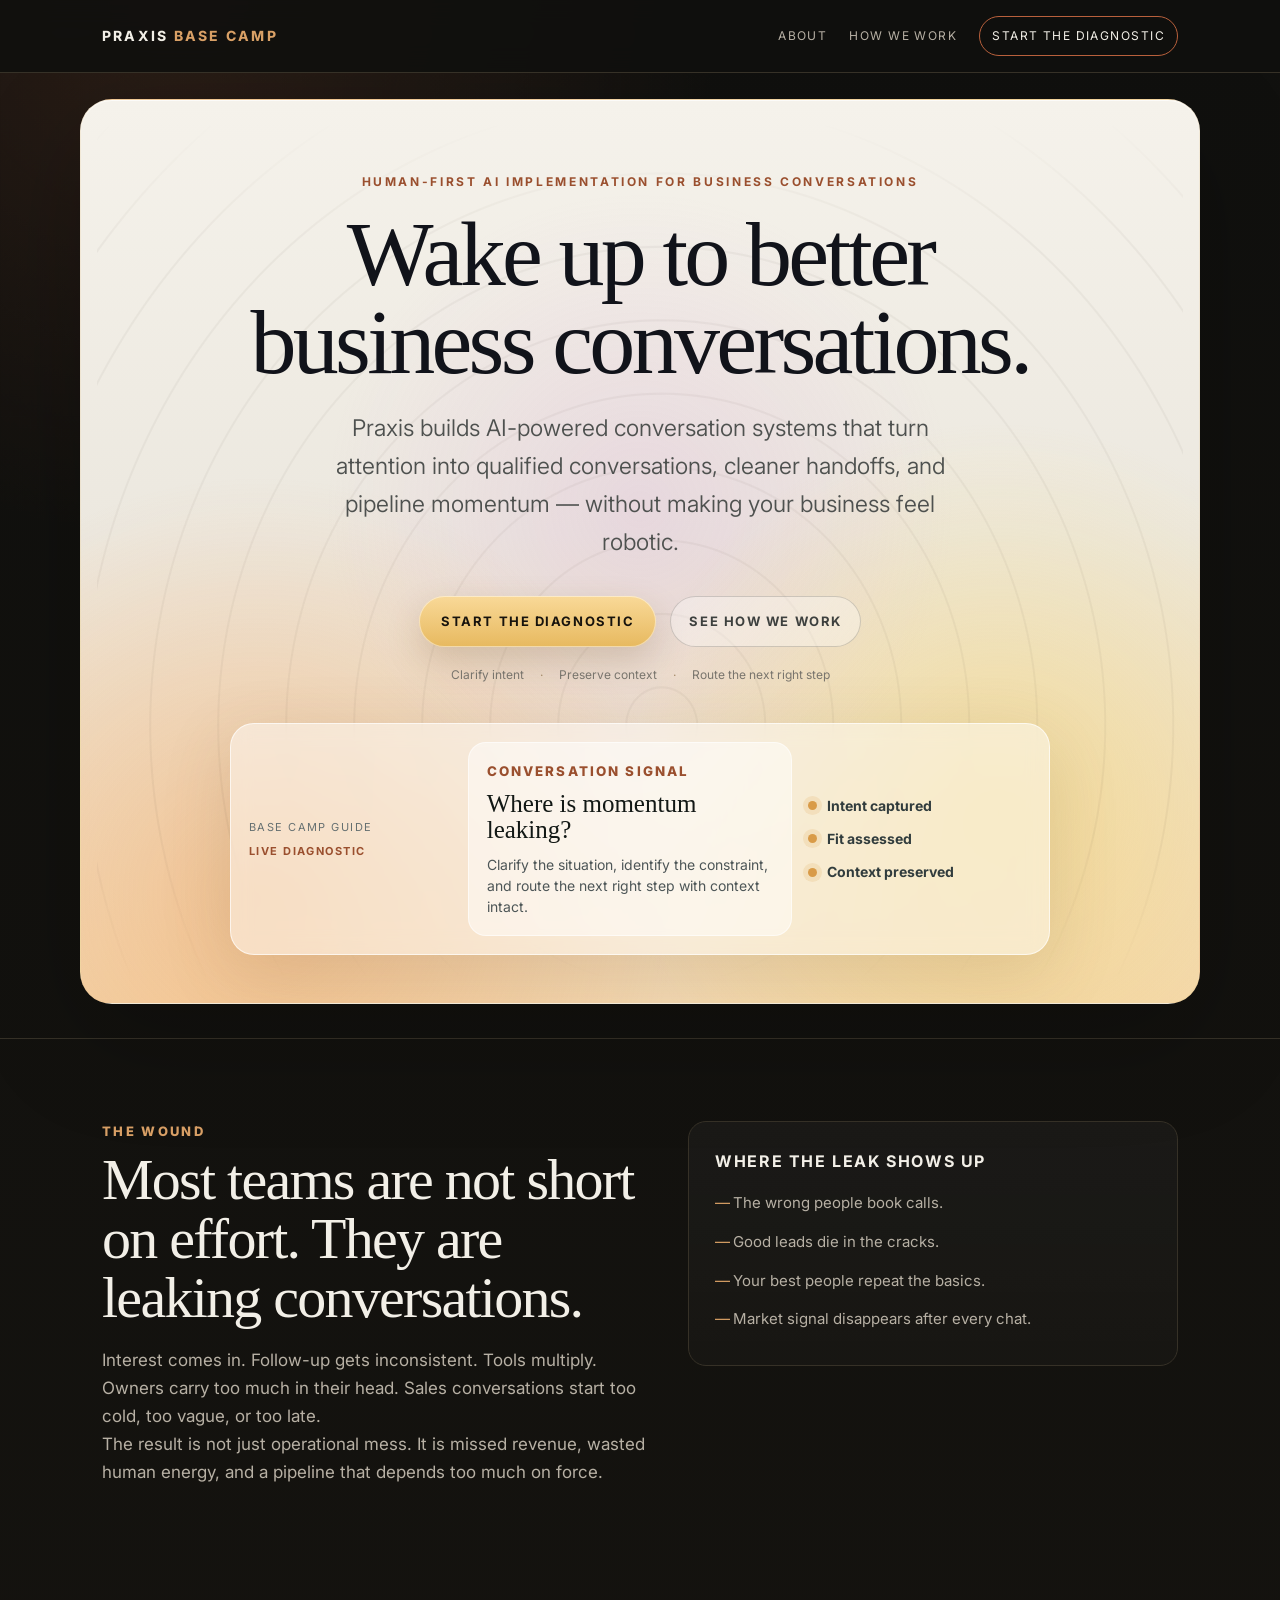
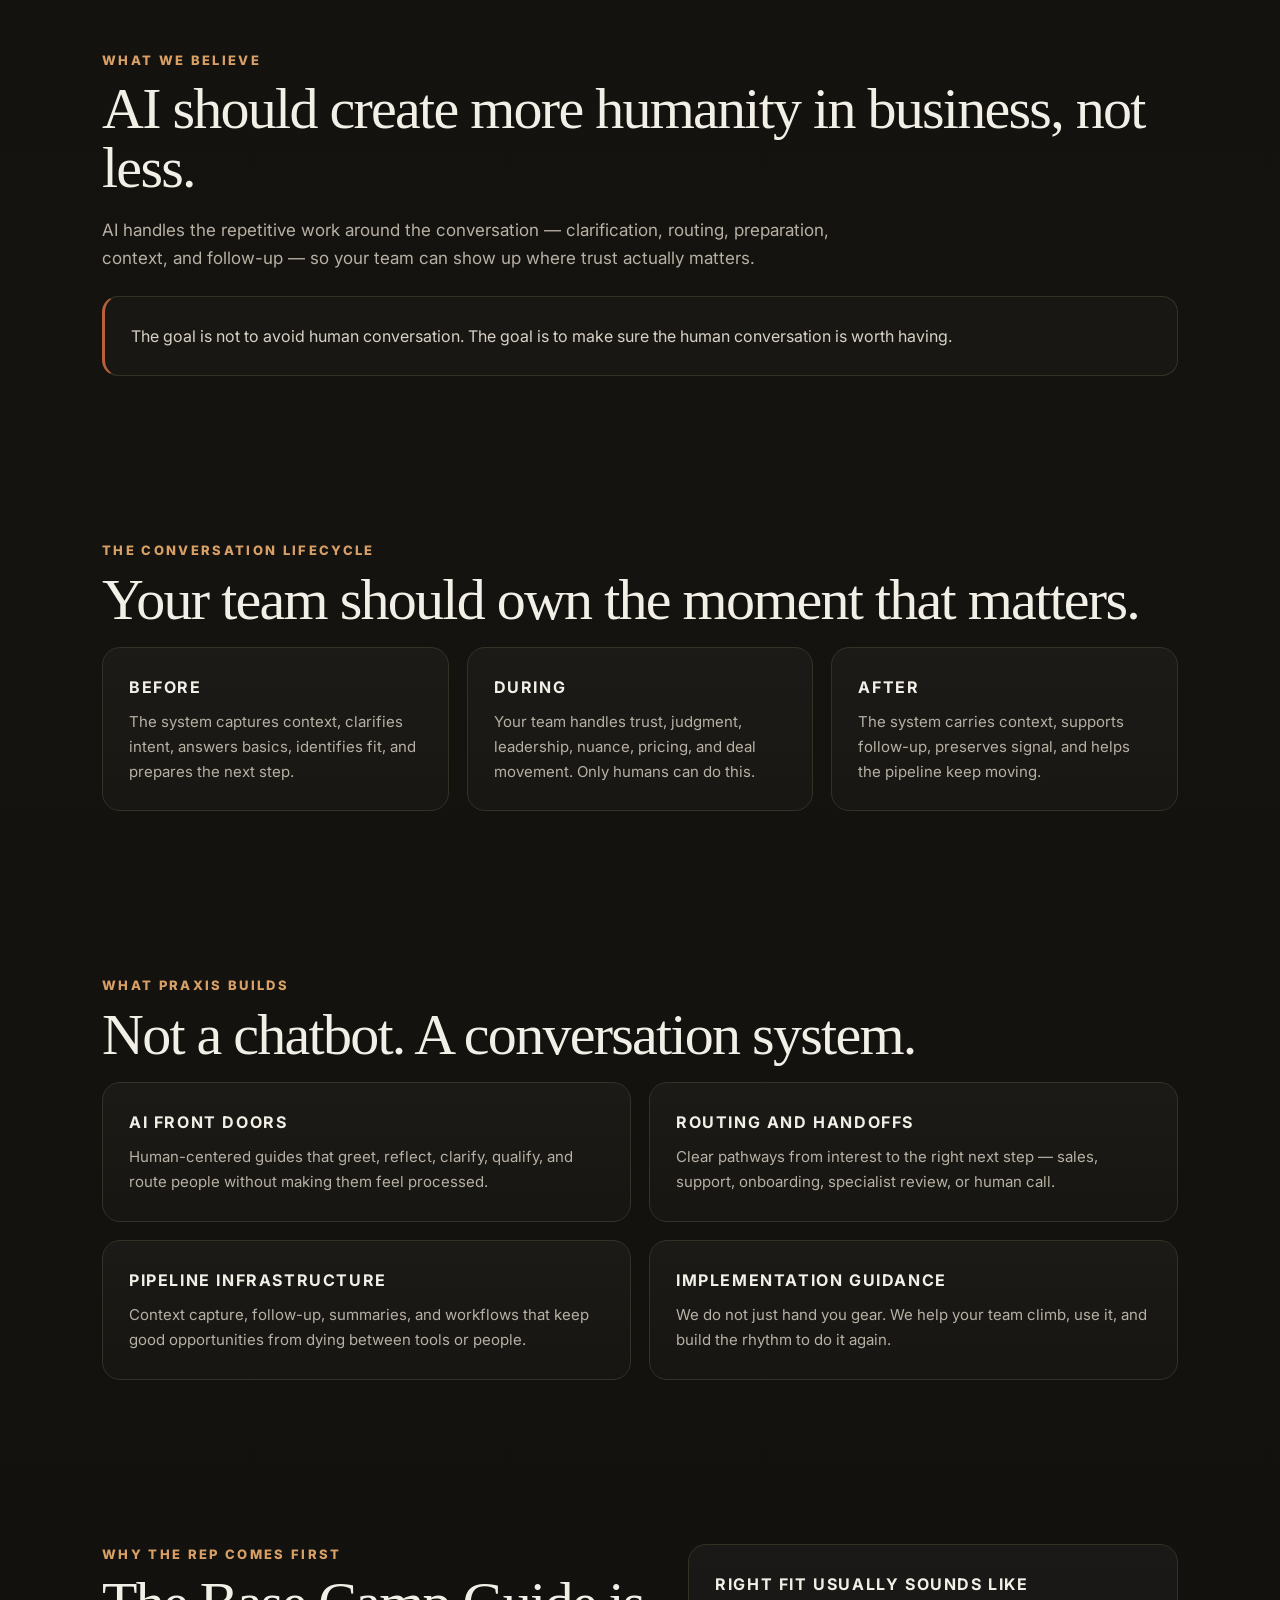
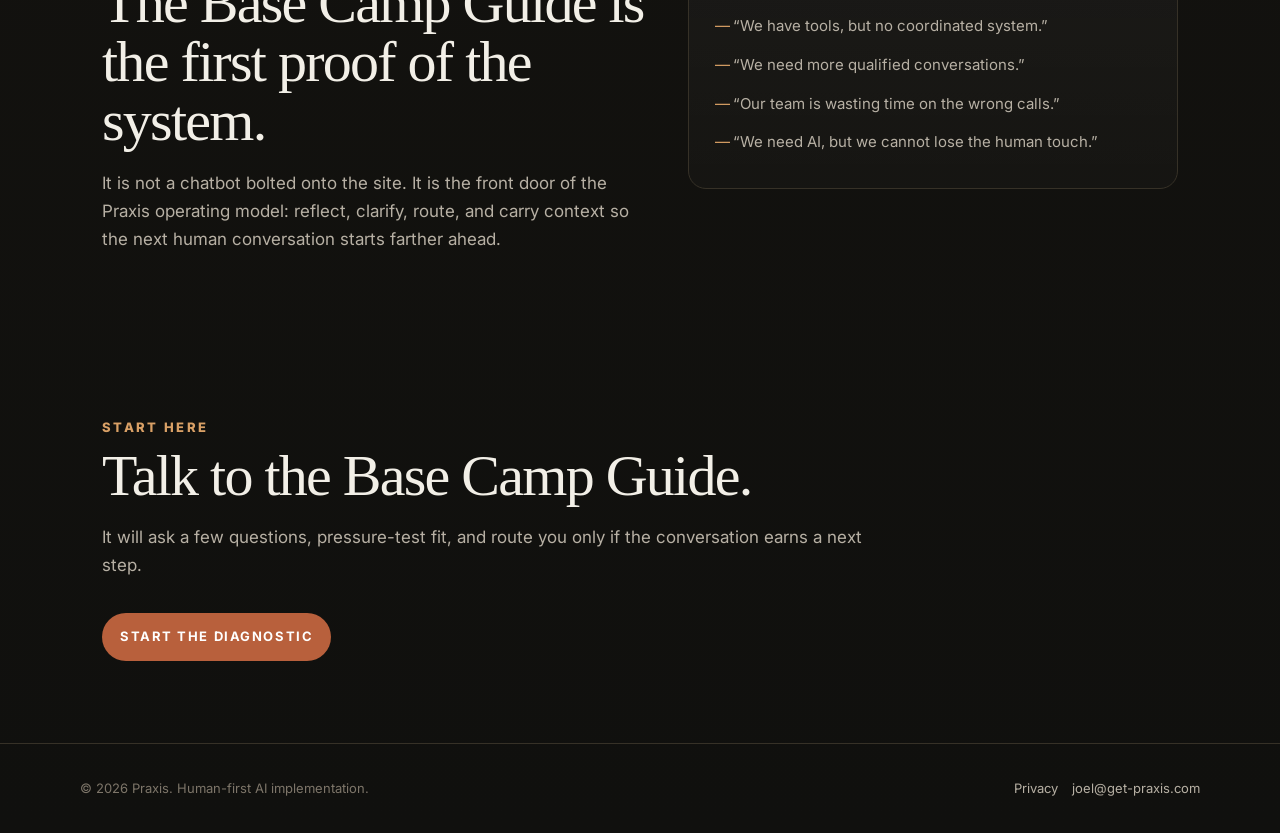
==== commit 0278eb91: "Align homepage CTA with Praxis gold" ====
--- a/index.html
+++ b/index.html
@@ -1,4 +1,4 @@
-<!doctype html><html lang="en"><head><meta charset="utf-8"><meta name="viewport" content="width=device-width, initial-scale=1"><title>Praxis — Human-First AI Implementation</title><meta name="description" content="Praxis builds human-centered AI conversation systems that turn attention into qualified conversations, cleaner handoffs, and pipeline momentum."><link rel="preconnect" href="https://fonts.googleapis.com"><link rel="preconnect" href="https://fonts.gstatic.com" crossorigin><link href="https://fonts.googleapis.com/css2?family=Inter:wght@300;400;500;600;700;800&display=swap" rel="stylesheet"><link rel="stylesheet" href="/assets/site.css?v=light-hero-1"></head><body><div class="site"><nav class="nav"><div class="nav-inner"><a class="brand" href="/">PRAXIS <span>BASE CAMP</span></a><button class="menu" aria-label="Menu" onclick="document.querySelector('.links').classList.toggle('open')">Menu</button><div class="links"><a href="/about.html">About</a><a href="/how-we-work.html">How We Work</a><a class="nav-cta" href="/work-with-us.html#chat">Start the diagnostic</a></div></div></nav><main>
+<!doctype html><html lang="en"><head><meta charset="utf-8"><meta name="viewport" content="width=device-width, initial-scale=1"><title>Praxis — Human-First AI Implementation</title><meta name="description" content="Praxis builds human-centered AI conversation systems that turn attention into qualified conversations, cleaner handoffs, and pipeline momentum."><link rel="preconnect" href="https://fonts.googleapis.com"><link rel="preconnect" href="https://fonts.gstatic.com" crossorigin><link href="https://fonts.googleapis.com/css2?family=Inter:wght@300;400;500;600;700;800&display=swap" rel="stylesheet"><link rel="stylesheet" href="/assets/site.css?v=gold-cta-1"></head><body><div class="site"><nav class="nav"><div class="nav-inner"><a class="brand" href="/">PRAXIS <span>BASE CAMP</span></a><button class="menu" aria-label="Menu" onclick="document.querySelector('.links').classList.toggle('open')">Menu</button><div class="links"><a href="/about.html">About</a><a href="/how-we-work.html">How We Work</a><a class="nav-cta" href="/work-with-us.html#chat">Start the diagnostic</a></div></div></nav><main>
 <section class="hero home-hero"><div class="hero-copy"><div class="eyebrow">Human-first AI implementation for business conversations</div><h1>Wake up to better business conversations.</h1><p class="lead">Praxis builds AI-powered conversation systems that turn attention into qualified conversations, cleaner handoffs, and pipeline momentum — without making your business feel robotic.</p><div class="hero-actions"><a class="btn primary hero-primary" href="/work-with-us.html#chat">Start the Diagnostic</a><a class="btn secondary hero-secondary" href="/how-we-work.html">See how we work</a></div><div class="hero-notes"><span>Clarify intent</span><span>Preserve context</span><span>Route the next right step</span></div></div><aside class="hero-card" aria-label="Base Camp diagnostic preview"><div class="hero-card-top"><span>Base Camp Guide</span><b>Live diagnostic</b></div><div class="signal-card"><small>Conversation signal</small><strong>Where is momentum leaking?</strong><p>Clarify the situation, identify the constraint, and route the next right step with context intact.</p></div><div class="signal-list"><div><span></span>Intent captured</div><div><span></span>Fit assessed</div><div><span></span>Context preserved</div></div></aside></section><div class="divider"></div>
 <section class="section"><div class="wrap split"><div><div class="kicker">The wound</div><h2>Most teams are not short on effort. They are leaking conversations.</h2><p>Interest comes in. Follow-up gets inconsistent. Tools multiply. Owners carry too much in their head. Sales conversations start too cold, too vague, or too late.</p><p>The result is not just operational mess. It is missed revenue, wasted human energy, and a pipeline that depends too much on force.</p></div><div class="card"><h3>Where the leak shows up</h3><ul><li>The wrong people book calls.</li><li>Good leads die in the cracks.</li><li>Your best people repeat the basics.</li><li>Market signal disappears after every chat.</li></ul></div></div></section>
 <section class="section alt"><div class="wrap"><div class="kicker">What we believe</div><h2>AI should create more humanity in business, not less.</h2><p>AI handles the repetitive work around the conversation — clarification, routing, preparation, context, and follow-up — so your team can show up where trust actually matters.</p><div class="callout">The goal is not to avoid human conversation. The goal is to make sure the human conversation is worth having.</div></div></section>
--- a/assets/site.css
+++ b/assets/site.css
@@ -5,7 +5,7 @@
 }
 *{box-sizing:border-box;margin:0;padding:0} html{scroll-behavior:smooth} body{font-family:var(--sans);background:var(--bg);color:var(--ink);line-height:1.65;-webkit-font-smoothing:antialiased} a{color:inherit}.site{min-height:100vh;background:radial-gradient(circle at 14% 0%,rgba(184,96,60,.16),transparent 34rem),linear-gradient(180deg,#10100e 0%,#15130f 52%,#10100e 100%)}
 .nav{position:sticky;top:0;z-index:20;background:rgba(16,16,14,.9);backdrop-filter:blur(14px);border-bottom:1px solid var(--line)}.nav-inner{max-width:var(--max);margin:0 auto;padding:16px 22px;display:flex;align-items:center;justify-content:space-between;gap:20px}.brand{text-decoration:none;font-weight:750;letter-spacing:.16em;text-transform:uppercase;font-size:14px}.brand span{color:var(--accent2)}.links{display:flex;align-items:center;gap:22px}.links a,.links span{text-decoration:none;color:var(--muted);font-size:12px;letter-spacing:.12em;text-transform:uppercase}.links a:hover{color:var(--ink)}.nav-cta{border:1px solid var(--accent);color:var(--ink)!important;padding:9px 12px;border-radius:999px}.disabled-link{opacity:.62;cursor:not-allowed}.menu{display:none;background:none;border:1px solid var(--line);color:var(--ink);border-radius:8px;padding:8px 10px}
-.wrap{max-width:var(--max);margin:0 auto;padding:0 22px}.hero{padding:112px 22px 88px;max-width:var(--max);margin:0 auto}.home-hero{position:relative;display:grid;grid-template-columns:1fr;gap:34px;align-items:center;margin-top:26px;margin-bottom:34px;padding:72px 54px 48px;border:1px solid rgba(227,188,123,.18);border-radius:32px;overflow:hidden;text-align:center;background:radial-gradient(circle at 16% 88%,rgba(241,147,70,.34),transparent 34%),radial-gradient(circle at 82% 78%,rgba(247,213,94,.42),transparent 33%),radial-gradient(circle at 50% 45%,rgba(209,146,211,.20),transparent 42%),linear-gradient(180deg,#f5f2eb 0%,#ece8df 48%,#f3d8b1 100%);box-shadow:0 34px 110px rgba(0,0,0,.22),0 1px 0 rgba(255,255,255,.7) inset;color:#11131a}.home-hero:before{content:"";position:absolute;inset:16px;border-radius:24px;opacity:.12;background:repeating-radial-gradient(ellipse at 52% 70%,transparent 0 34px,rgba(77,63,51,.42) 35px 36px,transparent 37px 68px);mask-image:linear-gradient(to bottom,transparent,black 16%,black 82%,transparent);pointer-events:none}.home-hero>*{position:relative;z-index:1}.hero-copy{max-width:900px;margin:0 auto}.eyebrow{font-size:12px;letter-spacing:.22em;text-transform:uppercase;color:var(--accent2);font-weight:700;margin-bottom:18px}.home-hero .eyebrow{color:#9a4f2e}.hero h1,.page-hero h1{font-family:var(--serif);font-weight:500;letter-spacing:-.04em;line-height:.96;font-size:clamp(48px,8vw,92px);max-width:960px}.home-hero h1{color:#11131a;margin:0 auto;max-width:880px}.hero h1 em,.page-hero h1 em{font-style:italic;color:var(--accent2)}.lead{font-size:clamp(18px,2.1vw,23px);color:#d7d0c5;max-width:760px;margin-top:26px;font-weight:350}.home-hero .lead{color:#4e514f;margin:24px auto 0;max-width:660px}.hero-actions{display:flex;gap:14px;flex-wrap:wrap;margin-top:34px}.home-hero .hero-actions{justify-content:center}.btn{display:inline-flex;align-items:center;justify-content:center;text-decoration:none;border-radius:999px;padding:13px 18px;font-size:13px;letter-spacing:.12em;text-transform:uppercase;font-weight:700}.btn.primary{background:var(--accent);color:#fff}.btn.secondary{border:1px solid var(--line);color:var(--ink)}.hero-primary{background:linear-gradient(135deg,#a85df4,#ee5f7a 48%,#f2a340)!important;color:#fff!important;padding:15px 22px;box-shadow:0 14px 38px rgba(194,89,104,.25),0 0 0 1px rgba(255,255,255,.34) inset}.hero-secondary{color:#3d403e!important;border-color:rgba(30,30,24,.18)!important;background:rgba(255,255,255,.34)}.hero-notes{display:flex;justify-content:center;gap:16px;flex-wrap:wrap;margin-top:18px;color:#79756d;font-size:12px}.hero-notes span+span:before{content:"·";margin-right:16px;color:#a48a69}.hero-card{max-width:820px;width:100%;margin:4px auto 0;background:rgba(255,255,255,.46);border:1px solid rgba(255,255,255,.66);border-radius:24px;padding:18px;color:#121815;box-shadow:0 20px 70px rgba(109,80,48,.16);backdrop-filter:blur(10px);display:grid;grid-template-columns:1fr 1.6fr 1.1fr;gap:16px;text-align:left;align-items:center}.hero-card-top{display:grid;gap:6px;font-size:11px;letter-spacing:.13em;text-transform:uppercase;color:#657071}.hero-card-top b{color:#9a4f2e;font-size:11px}.signal-card{background:rgba(255,255,255,.48);border:1px solid rgba(255,255,255,.58);border-radius:18px;padding:18px}.signal-card small{display:block;text-transform:uppercase;letter-spacing:.16em;color:#9a4f2e;font-weight:800;margin-bottom:8px}.signal-card strong{display:block;font-family:var(--serif);font-size:25px;line-height:1.05;color:#121815;font-weight:500}.signal-card p{color:#4d5657;font-size:14px;line-height:1.5;margin-top:10px}.signal-list{display:grid;gap:10px}.signal-list div{display:flex;align-items:center;gap:10px;color:#313c3d;font-size:14px;font-weight:700}.signal-list span{width:9px;height:9px;border-radius:999px;background:#d99b48;box-shadow:0 0 0 5px rgba(217,155,72,.16)}.btn.disabled{background:#5a5042;color:#d7d0c5;cursor:not-allowed;opacity:.78}.btn:hover{transform:translateY(-1px)}.btn.disabled:hover{transform:none}
+.wrap{max-width:var(--max);margin:0 auto;padding:0 22px}.hero{padding:112px 22px 88px;max-width:var(--max);margin:0 auto}.home-hero{position:relative;display:grid;grid-template-columns:1fr;gap:34px;align-items:center;margin-top:26px;margin-bottom:34px;padding:72px 54px 48px;border:1px solid rgba(227,188,123,.18);border-radius:32px;overflow:hidden;text-align:center;background:radial-gradient(circle at 16% 88%,rgba(241,147,70,.34),transparent 34%),radial-gradient(circle at 82% 78%,rgba(247,213,94,.42),transparent 33%),radial-gradient(circle at 50% 45%,rgba(209,146,211,.20),transparent 42%),linear-gradient(180deg,#f5f2eb 0%,#ece8df 48%,#f3d8b1 100%);box-shadow:0 34px 110px rgba(0,0,0,.22),0 1px 0 rgba(255,255,255,.7) inset;color:#11131a}.home-hero:before{content:"";position:absolute;inset:16px;border-radius:24px;opacity:.12;background:repeating-radial-gradient(ellipse at 52% 70%,transparent 0 34px,rgba(77,63,51,.42) 35px 36px,transparent 37px 68px);mask-image:linear-gradient(to bottom,transparent,black 16%,black 82%,transparent);pointer-events:none}.home-hero>*{position:relative;z-index:1}.hero-copy{max-width:900px;margin:0 auto}.eyebrow{font-size:12px;letter-spacing:.22em;text-transform:uppercase;color:var(--accent2);font-weight:700;margin-bottom:18px}.home-hero .eyebrow{color:#9a4f2e}.hero h1,.page-hero h1{font-family:var(--serif);font-weight:500;letter-spacing:-.04em;line-height:.96;font-size:clamp(48px,8vw,92px);max-width:960px}.home-hero h1{color:#11131a;margin:0 auto;max-width:880px}.hero h1 em,.page-hero h1 em{font-style:italic;color:var(--accent2)}.lead{font-size:clamp(18px,2.1vw,23px);color:#d7d0c5;max-width:760px;margin-top:26px;font-weight:350}.home-hero .lead{color:#4e514f;margin:24px auto 0;max-width:660px}.hero-actions{display:flex;gap:14px;flex-wrap:wrap;margin-top:34px}.home-hero .hero-actions{justify-content:center}.btn{display:inline-flex;align-items:center;justify-content:center;text-decoration:none;border-radius:999px;padding:13px 18px;font-size:13px;letter-spacing:.12em;text-transform:uppercase;font-weight:700}.btn.primary{background:var(--accent);color:#fff}.btn.secondary{border:1px solid var(--line);color:var(--ink)}.hero-primary{background:linear-gradient(180deg,#f9d998,#e7b95f)!important;color:#17130d!important;padding:15px 22px;box-shadow:0 0 0 1px rgba(255,255,255,.46) inset,0 14px 34px rgba(116,80,29,.22)}.hero-primary:hover{background:linear-gradient(180deg,#ffe5a9,#f0c982)!important;box-shadow:0 0 0 1px rgba(255,255,255,.55) inset,0 18px 44px rgba(116,80,29,.30)}.hero-secondary{color:#3d403e!important;border-color:rgba(30,30,24,.18)!important;background:rgba(255,255,255,.34)}.hero-notes{display:flex;justify-content:center;gap:16px;flex-wrap:wrap;margin-top:18px;color:#79756d;font-size:12px}.hero-notes span+span:before{content:"·";margin-right:16px;color:#a48a69}.hero-card{max-width:820px;width:100%;margin:4px auto 0;background:rgba(255,255,255,.46);border:1px solid rgba(255,255,255,.66);border-radius:24px;padding:18px;color:#121815;box-shadow:0 20px 70px rgba(109,80,48,.16);backdrop-filter:blur(10px);display:grid;grid-template-columns:1fr 1.6fr 1.1fr;gap:16px;text-align:left;align-items:center}.hero-card-top{display:grid;gap:6px;font-size:11px;letter-spacing:.13em;text-transform:uppercase;color:#657071}.hero-card-top b{color:#9a4f2e;font-size:11px}.signal-card{background:rgba(255,255,255,.48);border:1px solid rgba(255,255,255,.58);border-radius:18px;padding:18px}.signal-card small{display:block;text-transform:uppercase;letter-spacing:.16em;color:#9a4f2e;font-weight:800;margin-bottom:8px}.signal-card strong{display:block;font-family:var(--serif);font-size:25px;line-height:1.05;color:#121815;font-weight:500}.signal-card p{color:#4d5657;font-size:14px;line-height:1.5;margin-top:10px}.signal-list{display:grid;gap:10px}.signal-list div{display:flex;align-items:center;gap:10px;color:#313c3d;font-size:14px;font-weight:700}.signal-list span{width:9px;height:9px;border-radius:999px;background:#d99b48;box-shadow:0 0 0 5px rgba(217,155,72,.16)}.btn.disabled{background:#5a5042;color:#d7d0c5;cursor:not-allowed;opacity:.78}.btn:hover{transform:translateY(-1px)}.btn.disabled:hover{transform:none}
 .divider{height:1px;background:var(--line)}.section{padding:82px 0}.section h2{font-family:var(--serif);font-size:clamp(34px,5vw,58px);line-height:1.02;font-weight:500;letter-spacing:-.03em;margin-bottom:18px}.section p{color:var(--muted);font-size:17px;max-width:760px}.grid{display:grid;gap:18px}.grid.three{grid-template-columns:repeat(3,1fr)}.grid.two{grid-template-columns:repeat(2,1fr)}.card{background:linear-gradient(180deg,rgba(255,255,255,.035),rgba(255,255,255,.015));border:1px solid var(--line);border-radius:18px;padding:26px}.card h3{font-size:16px;letter-spacing:.1em;text-transform:uppercase;margin-bottom:10px}.card p,.card li{font-size:15px;color:var(--muted)}.card ul{list-style:none;margin-top:10px}.card li{padding:7px 0 7px 18px;position:relative}.card li:before{content:'—';position:absolute;left:0;color:var(--accent2)}.callout{background:var(--panel);border:1px solid var(--line);border-left:3px solid var(--accent);border-radius:16px;padding:26px;margin-top:24px;color:#d8d1c5}.split{display:grid;grid-template-columns:1fr .9fr;gap:42px;align-items:start}.kicker{font-size:13px;letter-spacing:.18em;text-transform:uppercase;color:var(--accent2);font-weight:800;margin-bottom:8px}.quote{font-family:var(--serif);font-size:28px;line-height:1.24;color:#efe8dc}.page-hero{padding:84px 0 48px}.breadcrumb{color:var(--faint);font-size:12px;letter-spacing:.12em;text-transform:uppercase;margin-bottom:22px}.list{display:grid;gap:12px;margin-top:22px}.list div{border-top:1px solid var(--line);padding-top:14px;color:var(--muted)}.list strong{color:var(--ink)}
 .rep-panel{background:radial-gradient(circle at 18% 0%,rgba(255,255,255,.82),transparent 34%),linear-gradient(135deg,#eee6d7 0%,#dbe3e4 56%,#c5d1d3 100%);border:1px solid rgba(244,238,229,.72);border-radius:24px;padding:24px;box-shadow:0 34px 100px rgba(0,0,0,.30),0 1px 0 rgba(255,255,255,.6) inset;color:#181510}.rep-panel h2{color:#15120e}.rep-panel p{color:#3f413d}.rep-panel .kicker{color:#8f4d2c}.rep-frame{width:100%;height:620px;border:0;border-radius:16px;background:#d2dcdf;display:block}.rep-placeholder{min-height:620px;border:1px dashed #5a5042;border-radius:16px;display:flex;align-items:center;justify-content:center;padding:30px;text-align:center;color:var(--muted);background:#0b0b0a}.rep-placeholder strong{display:block;color:var(--ink);font-family:var(--serif);font-size:28px;margin-bottom:10px;font-weight:500}.rep-direct-link{position:relative;display:flex;min-height:360px;height:auto;flex-direction:column;align-items:center;justify-content:center;text-align:center;padding:36px;border:1px solid rgba(76,96,101,.28);overflow:hidden;background:radial-gradient(circle at 50% -24%,rgba(255,255,255,.58),transparent 44%),linear-gradient(180deg,#dce7e9 0%,#c4d2d6 100%);box-shadow:0 18px 42px rgba(67,82,83,.18),0 1px 0 rgba(255,255,255,.62) inset}.rep-direct-link:before{content:"";position:absolute;inset:18px;border-radius:14px;opacity:.22;background:repeating-radial-gradient(ellipse at 50% 48%,transparent 0 22px,rgba(44,64,70,.32) 23px 24px,transparent 25px 44px);mask-image:linear-gradient(to bottom,transparent,black 18%,black 72%,transparent);pointer-events:none}.rep-direct-link>*{position:relative;z-index:1}.rep-direct-link p{max-width:620px;color:#344247;margin:0 0 16px}.rep-direct-link strong{display:block;color:#111815;font-family:var(--serif);font-size:32px;font-weight:500;margin-bottom:4px}.basecamp-cta{background:linear-gradient(180deg,#f9d998,#e7b95f);color:#17130d;box-shadow:0 0 0 1px rgba(255,255,255,.46) inset,0 14px 34px rgba(116,80,29,.22)}.basecamp-cta:hover{background:linear-gradient(180deg,#ffe5a9,#f0c982);box-shadow:0 0 0 1px rgba(255,255,255,.55) inset,0 18px 44px rgba(116,80,29,.30)}
 .fallback{margin-top:14px;font-size:14px;color:#505650}.fallback a{color:#7c3f24}
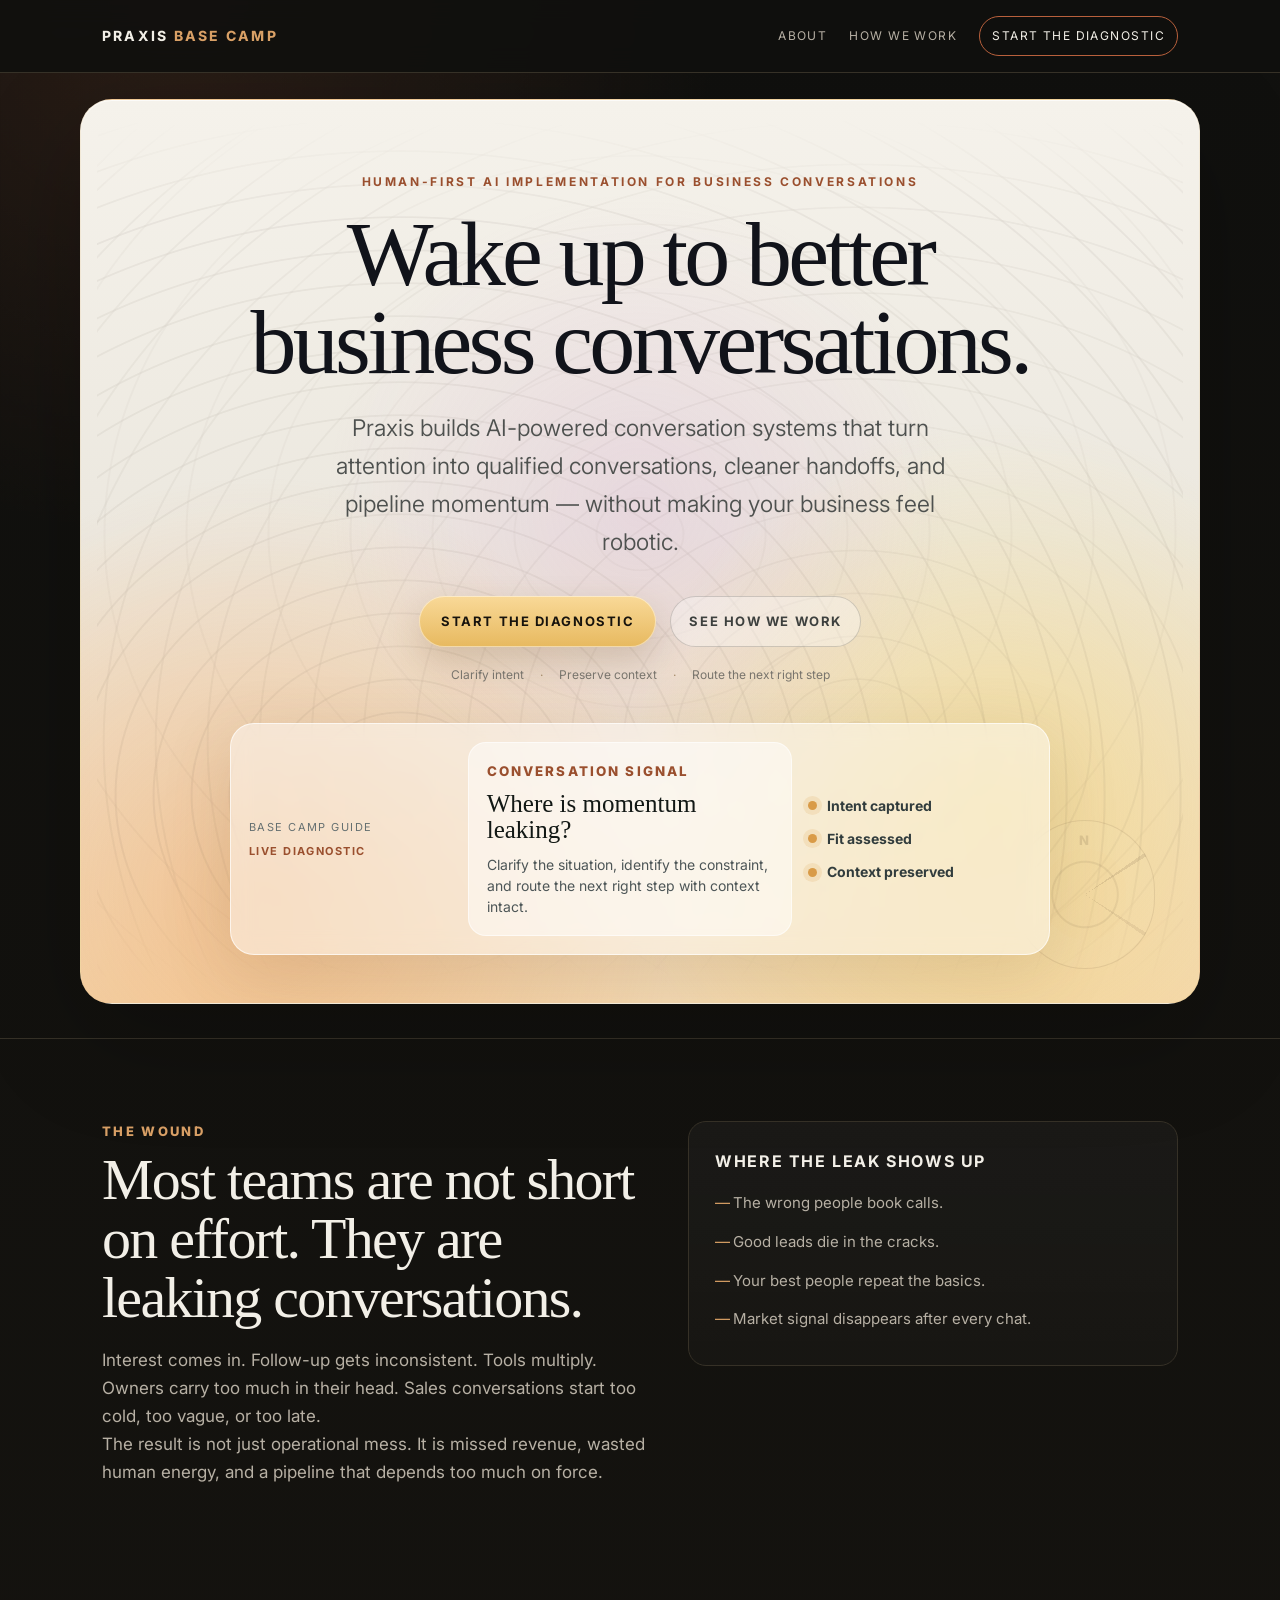
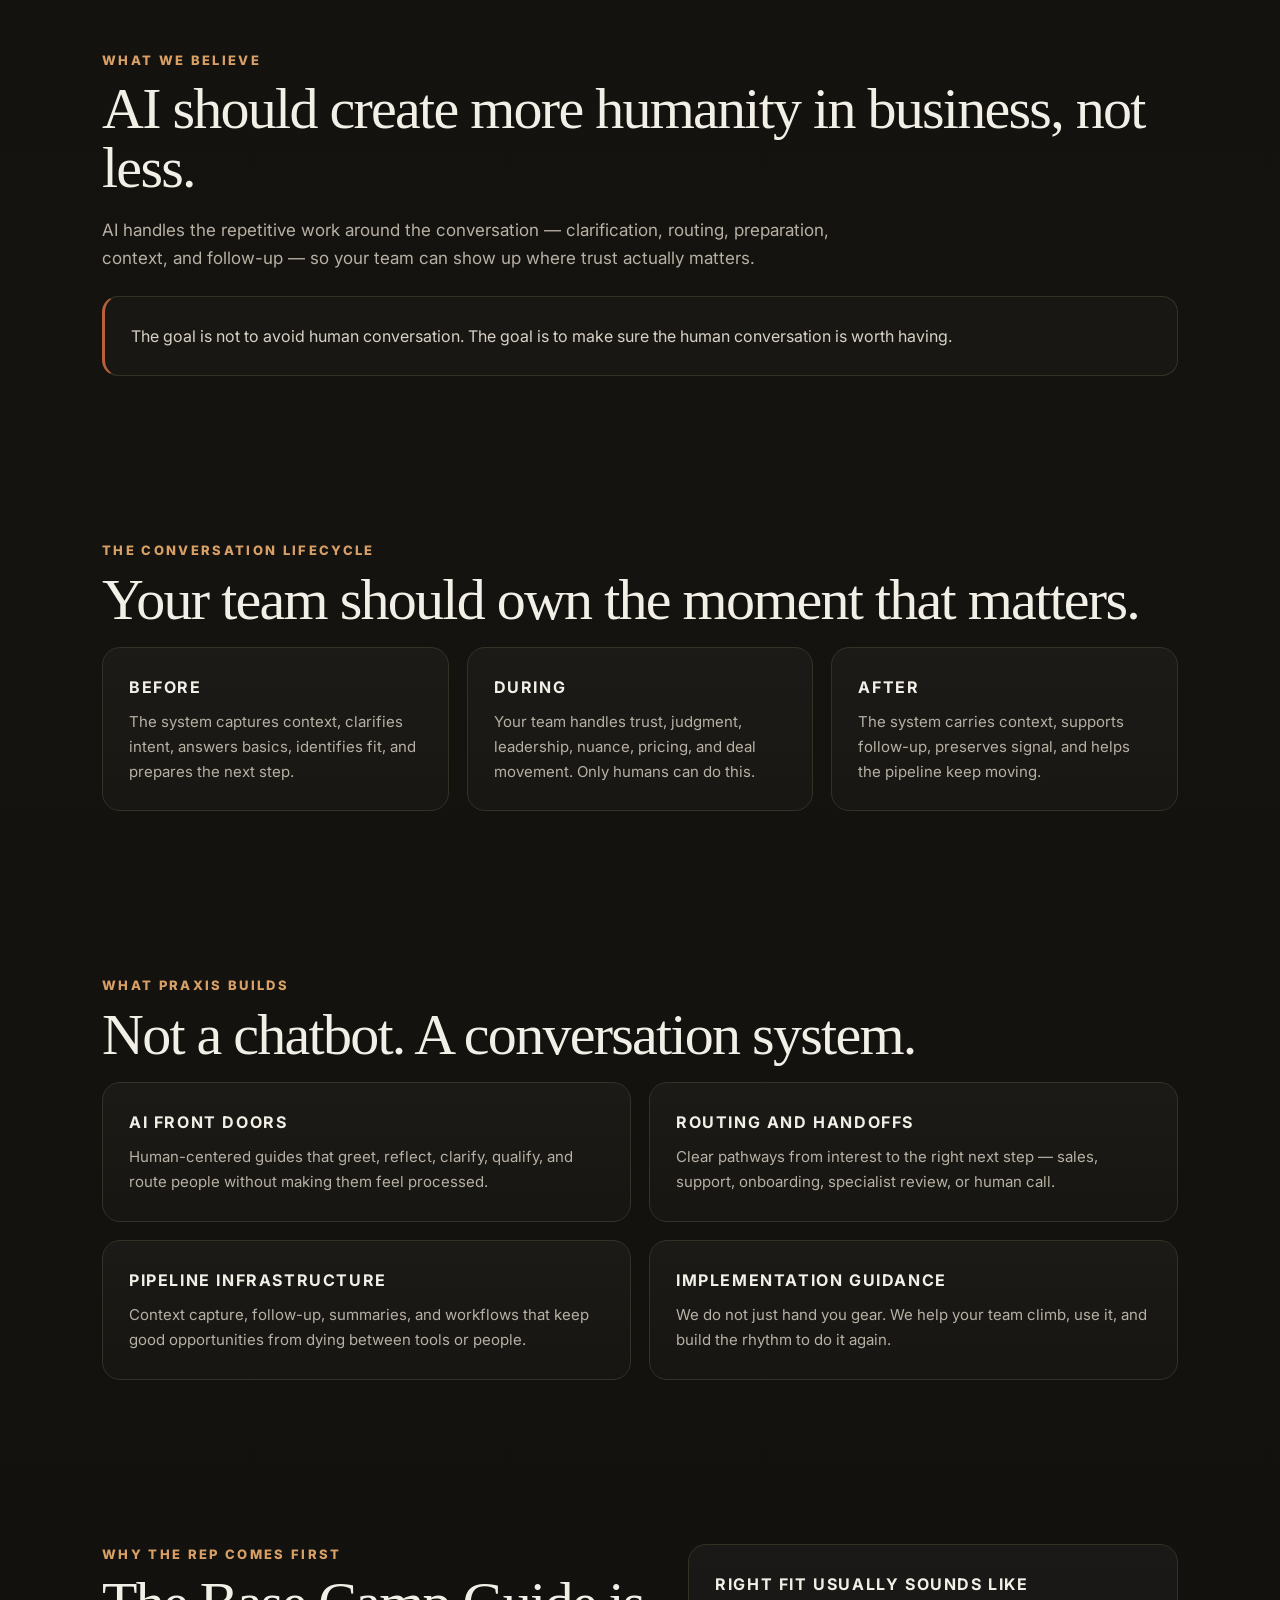
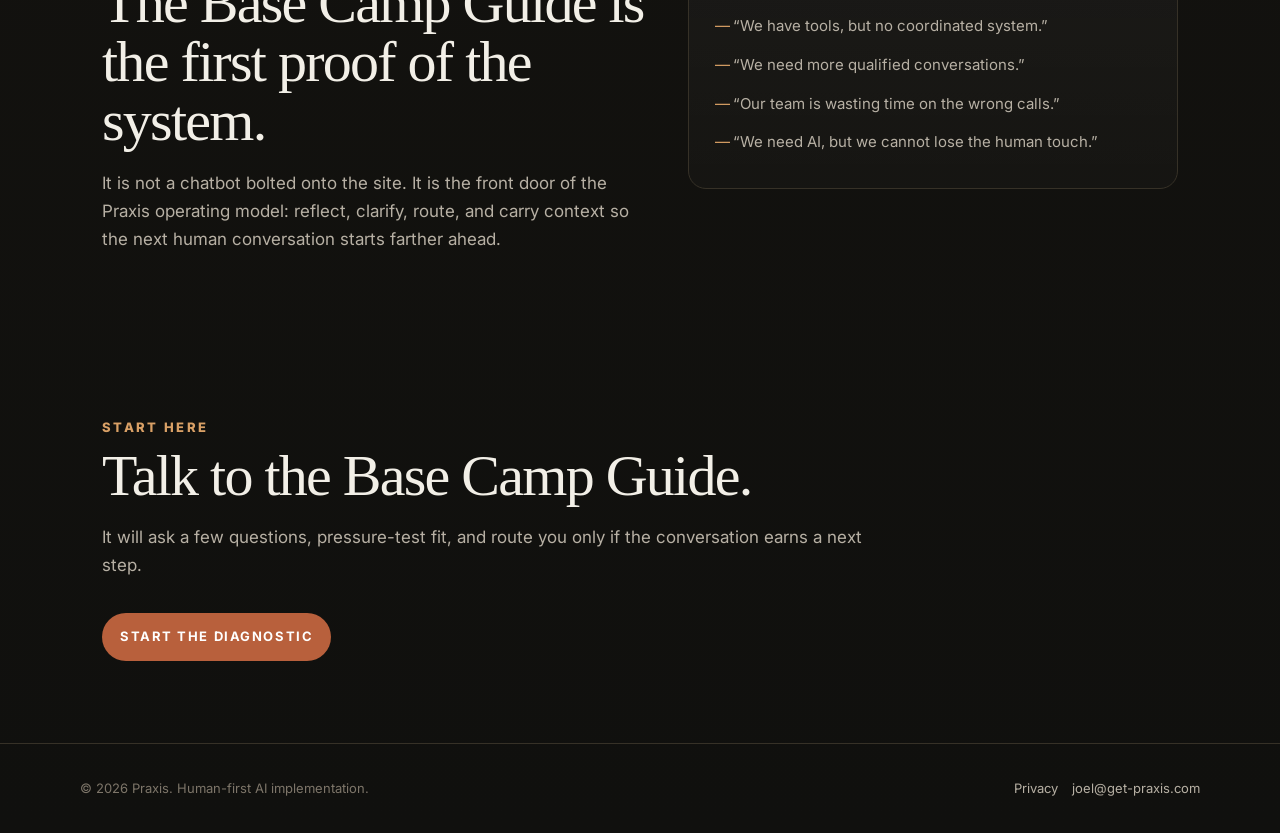
==== commit ed60e612: "Add topo compass watermark details" ====
--- a/index.html
+++ b/index.html
@@ -1,4 +1,4 @@
-<!doctype html><html lang="en"><head><meta charset="utf-8"><meta name="viewport" content="width=device-width, initial-scale=1"><title>Praxis — Human-First AI Implementation</title><meta name="description" content="Praxis builds human-centered AI conversation systems that turn attention into qualified conversations, cleaner handoffs, and pipeline momentum."><link rel="preconnect" href="https://fonts.googleapis.com"><link rel="preconnect" href="https://fonts.gstatic.com" crossorigin><link href="https://fonts.googleapis.com/css2?family=Inter:wght@300;400;500;600;700;800&display=swap" rel="stylesheet"><link rel="stylesheet" href="/assets/site.css?v=gold-cta-1"></head><body><div class="site"><nav class="nav"><div class="nav-inner"><a class="brand" href="/">PRAXIS <span>BASE CAMP</span></a><button class="menu" aria-label="Menu" onclick="document.querySelector('.links').classList.toggle('open')">Menu</button><div class="links"><a href="/about.html">About</a><a href="/how-we-work.html">How We Work</a><a class="nav-cta" href="/work-with-us.html#chat">Start the diagnostic</a></div></div></nav><main>
+<!doctype html><html lang="en"><head><meta charset="utf-8"><meta name="viewport" content="width=device-width, initial-scale=1"><title>Praxis — Human-First AI Implementation</title><meta name="description" content="Praxis builds human-centered AI conversation systems that turn attention into qualified conversations, cleaner handoffs, and pipeline momentum."><link rel="preconnect" href="https://fonts.googleapis.com"><link rel="preconnect" href="https://fonts.gstatic.com" crossorigin><link href="https://fonts.googleapis.com/css2?family=Inter:wght@300;400;500;600;700;800&display=swap" rel="stylesheet"><link rel="stylesheet" href="/assets/site.css?v=topo-compass-1"></head><body><div class="site"><nav class="nav"><div class="nav-inner"><a class="brand" href="/">PRAXIS <span>BASE CAMP</span></a><button class="menu" aria-label="Menu" onclick="document.querySelector('.links').classList.toggle('open')">Menu</button><div class="links"><a href="/about.html">About</a><a href="/how-we-work.html">How We Work</a><a class="nav-cta" href="/work-with-us.html#chat">Start the diagnostic</a></div></div></nav><main>
 <section class="hero home-hero"><div class="hero-copy"><div class="eyebrow">Human-first AI implementation for business conversations</div><h1>Wake up to better business conversations.</h1><p class="lead">Praxis builds AI-powered conversation systems that turn attention into qualified conversations, cleaner handoffs, and pipeline momentum — without making your business feel robotic.</p><div class="hero-actions"><a class="btn primary hero-primary" href="/work-with-us.html#chat">Start the Diagnostic</a><a class="btn secondary hero-secondary" href="/how-we-work.html">See how we work</a></div><div class="hero-notes"><span>Clarify intent</span><span>Preserve context</span><span>Route the next right step</span></div></div><aside class="hero-card" aria-label="Base Camp diagnostic preview"><div class="hero-card-top"><span>Base Camp Guide</span><b>Live diagnostic</b></div><div class="signal-card"><small>Conversation signal</small><strong>Where is momentum leaking?</strong><p>Clarify the situation, identify the constraint, and route the next right step with context intact.</p></div><div class="signal-list"><div><span></span>Intent captured</div><div><span></span>Fit assessed</div><div><span></span>Context preserved</div></div></aside></section><div class="divider"></div>
 <section class="section"><div class="wrap split"><div><div class="kicker">The wound</div><h2>Most teams are not short on effort. They are leaking conversations.</h2><p>Interest comes in. Follow-up gets inconsistent. Tools multiply. Owners carry too much in their head. Sales conversations start too cold, too vague, or too late.</p><p>The result is not just operational mess. It is missed revenue, wasted human energy, and a pipeline that depends too much on force.</p></div><div class="card"><h3>Where the leak shows up</h3><ul><li>The wrong people book calls.</li><li>Good leads die in the cracks.</li><li>Your best people repeat the basics.</li><li>Market signal disappears after every chat.</li></ul></div></div></section>
 <section class="section alt"><div class="wrap"><div class="kicker">What we believe</div><h2>AI should create more humanity in business, not less.</h2><p>AI handles the repetitive work around the conversation — clarification, routing, preparation, context, and follow-up — so your team can show up where trust actually matters.</p><div class="callout">The goal is not to avoid human conversation. The goal is to make sure the human conversation is worth having.</div></div></section>
--- a/assets/site.css
+++ b/assets/site.css
@@ -5,9 +5,9 @@
 }
 *{box-sizing:border-box;margin:0;padding:0} html{scroll-behavior:smooth} body{font-family:var(--sans);background:var(--bg);color:var(--ink);line-height:1.65;-webkit-font-smoothing:antialiased} a{color:inherit}.site{min-height:100vh;background:radial-gradient(circle at 14% 0%,rgba(184,96,60,.16),transparent 34rem),linear-gradient(180deg,#10100e 0%,#15130f 52%,#10100e 100%)}
 .nav{position:sticky;top:0;z-index:20;background:rgba(16,16,14,.9);backdrop-filter:blur(14px);border-bottom:1px solid var(--line)}.nav-inner{max-width:var(--max);margin:0 auto;padding:16px 22px;display:flex;align-items:center;justify-content:space-between;gap:20px}.brand{text-decoration:none;font-weight:750;letter-spacing:.16em;text-transform:uppercase;font-size:14px}.brand span{color:var(--accent2)}.links{display:flex;align-items:center;gap:22px}.links a,.links span{text-decoration:none;color:var(--muted);font-size:12px;letter-spacing:.12em;text-transform:uppercase}.links a:hover{color:var(--ink)}.nav-cta{border:1px solid var(--accent);color:var(--ink)!important;padding:9px 12px;border-radius:999px}.disabled-link{opacity:.62;cursor:not-allowed}.menu{display:none;background:none;border:1px solid var(--line);color:var(--ink);border-radius:8px;padding:8px 10px}
-.wrap{max-width:var(--max);margin:0 auto;padding:0 22px}.hero{padding:112px 22px 88px;max-width:var(--max);margin:0 auto}.home-hero{position:relative;display:grid;grid-template-columns:1fr;gap:34px;align-items:center;margin-top:26px;margin-bottom:34px;padding:72px 54px 48px;border:1px solid rgba(227,188,123,.18);border-radius:32px;overflow:hidden;text-align:center;background:radial-gradient(circle at 16% 88%,rgba(241,147,70,.34),transparent 34%),radial-gradient(circle at 82% 78%,rgba(247,213,94,.42),transparent 33%),radial-gradient(circle at 50% 45%,rgba(209,146,211,.20),transparent 42%),linear-gradient(180deg,#f5f2eb 0%,#ece8df 48%,#f3d8b1 100%);box-shadow:0 34px 110px rgba(0,0,0,.22),0 1px 0 rgba(255,255,255,.7) inset;color:#11131a}.home-hero:before{content:"";position:absolute;inset:16px;border-radius:24px;opacity:.12;background:repeating-radial-gradient(ellipse at 52% 70%,transparent 0 34px,rgba(77,63,51,.42) 35px 36px,transparent 37px 68px);mask-image:linear-gradient(to bottom,transparent,black 16%,black 82%,transparent);pointer-events:none}.home-hero>*{position:relative;z-index:1}.hero-copy{max-width:900px;margin:0 auto}.eyebrow{font-size:12px;letter-spacing:.22em;text-transform:uppercase;color:var(--accent2);font-weight:700;margin-bottom:18px}.home-hero .eyebrow{color:#9a4f2e}.hero h1,.page-hero h1{font-family:var(--serif);font-weight:500;letter-spacing:-.04em;line-height:.96;font-size:clamp(48px,8vw,92px);max-width:960px}.home-hero h1{color:#11131a;margin:0 auto;max-width:880px}.hero h1 em,.page-hero h1 em{font-style:italic;color:var(--accent2)}.lead{font-size:clamp(18px,2.1vw,23px);color:#d7d0c5;max-width:760px;margin-top:26px;font-weight:350}.home-hero .lead{color:#4e514f;margin:24px auto 0;max-width:660px}.hero-actions{display:flex;gap:14px;flex-wrap:wrap;margin-top:34px}.home-hero .hero-actions{justify-content:center}.btn{display:inline-flex;align-items:center;justify-content:center;text-decoration:none;border-radius:999px;padding:13px 18px;font-size:13px;letter-spacing:.12em;text-transform:uppercase;font-weight:700}.btn.primary{background:var(--accent);color:#fff}.btn.secondary{border:1px solid var(--line);color:var(--ink)}.hero-primary{background:linear-gradient(180deg,#f9d998,#e7b95f)!important;color:#17130d!important;padding:15px 22px;box-shadow:0 0 0 1px rgba(255,255,255,.46) inset,0 14px 34px rgba(116,80,29,.22)}.hero-primary:hover{background:linear-gradient(180deg,#ffe5a9,#f0c982)!important;box-shadow:0 0 0 1px rgba(255,255,255,.55) inset,0 18px 44px rgba(116,80,29,.30)}.hero-secondary{color:#3d403e!important;border-color:rgba(30,30,24,.18)!important;background:rgba(255,255,255,.34)}.hero-notes{display:flex;justify-content:center;gap:16px;flex-wrap:wrap;margin-top:18px;color:#79756d;font-size:12px}.hero-notes span+span:before{content:"·";margin-right:16px;color:#a48a69}.hero-card{max-width:820px;width:100%;margin:4px auto 0;background:rgba(255,255,255,.46);border:1px solid rgba(255,255,255,.66);border-radius:24px;padding:18px;color:#121815;box-shadow:0 20px 70px rgba(109,80,48,.16);backdrop-filter:blur(10px);display:grid;grid-template-columns:1fr 1.6fr 1.1fr;gap:16px;text-align:left;align-items:center}.hero-card-top{display:grid;gap:6px;font-size:11px;letter-spacing:.13em;text-transform:uppercase;color:#657071}.hero-card-top b{color:#9a4f2e;font-size:11px}.signal-card{background:rgba(255,255,255,.48);border:1px solid rgba(255,255,255,.58);border-radius:18px;padding:18px}.signal-card small{display:block;text-transform:uppercase;letter-spacing:.16em;color:#9a4f2e;font-weight:800;margin-bottom:8px}.signal-card strong{display:block;font-family:var(--serif);font-size:25px;line-height:1.05;color:#121815;font-weight:500}.signal-card p{color:#4d5657;font-size:14px;line-height:1.5;margin-top:10px}.signal-list{display:grid;gap:10px}.signal-list div{display:flex;align-items:center;gap:10px;color:#313c3d;font-size:14px;font-weight:700}.signal-list span{width:9px;height:9px;border-radius:999px;background:#d99b48;box-shadow:0 0 0 5px rgba(217,155,72,.16)}.btn.disabled{background:#5a5042;color:#d7d0c5;cursor:not-allowed;opacity:.78}.btn:hover{transform:translateY(-1px)}.btn.disabled:hover{transform:none}
+.wrap{max-width:var(--max);margin:0 auto;padding:0 22px}.hero{padding:112px 22px 88px;max-width:var(--max);margin:0 auto}.home-hero{position:relative;display:grid;grid-template-columns:1fr;gap:34px;align-items:center;margin-top:26px;margin-bottom:34px;padding:72px 54px 48px;border:1px solid rgba(227,188,123,.18);border-radius:32px;overflow:hidden;text-align:center;background:radial-gradient(circle at 16% 88%,rgba(241,147,70,.34),transparent 34%),radial-gradient(circle at 82% 78%,rgba(247,213,94,.42),transparent 33%),radial-gradient(circle at 50% 45%,rgba(209,146,211,.20),transparent 42%),linear-gradient(180deg,#f5f2eb 0%,#ece8df 48%,#f3d8b1 100%);box-shadow:0 34px 110px rgba(0,0,0,.22),0 1px 0 rgba(255,255,255,.7) inset;color:#11131a}.home-hero:before{content:"";position:absolute;inset:16px;border-radius:24px;opacity:.16;background:repeating-radial-gradient(ellipse at 28% 78%,transparent 0 18px,rgba(77,63,51,.38) 19px 20px,transparent 21px 38px),repeating-radial-gradient(ellipse at 70% 72%,transparent 0 24px,rgba(77,63,51,.30) 25px 26px,transparent 27px 52px),repeating-radial-gradient(ellipse at 50% 48%,transparent 0 42px,rgba(77,63,51,.20) 43px 44px,transparent 45px 82px);mask-image:linear-gradient(to bottom,transparent,black 12%,black 84%,transparent);pointer-events:none}.home-hero:after{content:"N";position:absolute;right:44px;bottom:34px;width:138px;height:138px;border-radius:999px;border:1px solid rgba(82,62,44,.25);display:grid;place-items:start center;padding-top:9px;font-size:13px;font-weight:800;letter-spacing:.12em;color:rgba(82,62,44,.34);opacity:.42;background:radial-gradient(circle,transparent 0 31%,rgba(82,62,44,.20) 32% 33%,transparent 34% 100%),conic-gradient(from 45deg,transparent 0 10deg,rgba(82,62,44,.30) 10deg 13deg,transparent 13deg 77deg,rgba(82,62,44,.22) 77deg 80deg,transparent 80deg 100%);box-shadow:0 0 0 28px rgba(255,255,255,.05) inset;pointer-events:none}.home-hero>*{position:relative;z-index:1}.hero-copy{max-width:900px;margin:0 auto}.eyebrow{font-size:12px;letter-spacing:.22em;text-transform:uppercase;color:var(--accent2);font-weight:700;margin-bottom:18px}.home-hero .eyebrow{color:#9a4f2e}.hero h1,.page-hero h1{font-family:var(--serif);font-weight:500;letter-spacing:-.04em;line-height:.96;font-size:clamp(48px,8vw,92px);max-width:960px}.home-hero h1{color:#11131a;margin:0 auto;max-width:880px}.hero h1 em,.page-hero h1 em{font-style:italic;color:var(--accent2)}.lead{font-size:clamp(18px,2.1vw,23px);color:#d7d0c5;max-width:760px;margin-top:26px;font-weight:350}.home-hero .lead{color:#4e514f;margin:24px auto 0;max-width:660px}.hero-actions{display:flex;gap:14px;flex-wrap:wrap;margin-top:34px}.home-hero .hero-actions{justify-content:center}.btn{display:inline-flex;align-items:center;justify-content:center;text-decoration:none;border-radius:999px;padding:13px 18px;font-size:13px;letter-spacing:.12em;text-transform:uppercase;font-weight:700}.btn.primary{background:var(--accent);color:#fff}.btn.secondary{border:1px solid var(--line);color:var(--ink)}.hero-primary{background:linear-gradient(180deg,#f9d998,#e7b95f)!important;color:#17130d!important;padding:15px 22px;box-shadow:0 0 0 1px rgba(255,255,255,.46) inset,0 14px 34px rgba(116,80,29,.22)}.hero-primary:hover{background:linear-gradient(180deg,#ffe5a9,#f0c982)!important;box-shadow:0 0 0 1px rgba(255,255,255,.55) inset,0 18px 44px rgba(116,80,29,.30)}.hero-secondary{color:#3d403e!important;border-color:rgba(30,30,24,.18)!important;background:rgba(255,255,255,.34)}.hero-notes{display:flex;justify-content:center;gap:16px;flex-wrap:wrap;margin-top:18px;color:#79756d;font-size:12px}.hero-notes span+span:before{content:"·";margin-right:16px;color:#a48a69}.hero-card{max-width:820px;width:100%;margin:4px auto 0;background:rgba(255,255,255,.46);border:1px solid rgba(255,255,255,.66);border-radius:24px;padding:18px;color:#121815;box-shadow:0 20px 70px rgba(109,80,48,.16);backdrop-filter:blur(10px);display:grid;grid-template-columns:1fr 1.6fr 1.1fr;gap:16px;text-align:left;align-items:center}.hero-card-top{display:grid;gap:6px;font-size:11px;letter-spacing:.13em;text-transform:uppercase;color:#657071}.hero-card-top b{color:#9a4f2e;font-size:11px}.signal-card{background:rgba(255,255,255,.48);border:1px solid rgba(255,255,255,.58);border-radius:18px;padding:18px}.signal-card small{display:block;text-transform:uppercase;letter-spacing:.16em;color:#9a4f2e;font-weight:800;margin-bottom:8px}.signal-card strong{display:block;font-family:var(--serif);font-size:25px;line-height:1.05;color:#121815;font-weight:500}.signal-card p{color:#4d5657;font-size:14px;line-height:1.5;margin-top:10px}.signal-list{display:grid;gap:10px}.signal-list div{display:flex;align-items:center;gap:10px;color:#313c3d;font-size:14px;font-weight:700}.signal-list span{width:9px;height:9px;border-radius:999px;background:#d99b48;box-shadow:0 0 0 5px rgba(217,155,72,.16)}.btn.disabled{background:#5a5042;color:#d7d0c5;cursor:not-allowed;opacity:.78}.btn:hover{transform:translateY(-1px)}.btn.disabled:hover{transform:none}
 .divider{height:1px;background:var(--line)}.section{padding:82px 0}.section h2{font-family:var(--serif);font-size:clamp(34px,5vw,58px);line-height:1.02;font-weight:500;letter-spacing:-.03em;margin-bottom:18px}.section p{color:var(--muted);font-size:17px;max-width:760px}.grid{display:grid;gap:18px}.grid.three{grid-template-columns:repeat(3,1fr)}.grid.two{grid-template-columns:repeat(2,1fr)}.card{background:linear-gradient(180deg,rgba(255,255,255,.035),rgba(255,255,255,.015));border:1px solid var(--line);border-radius:18px;padding:26px}.card h3{font-size:16px;letter-spacing:.1em;text-transform:uppercase;margin-bottom:10px}.card p,.card li{font-size:15px;color:var(--muted)}.card ul{list-style:none;margin-top:10px}.card li{padding:7px 0 7px 18px;position:relative}.card li:before{content:'—';position:absolute;left:0;color:var(--accent2)}.callout{background:var(--panel);border:1px solid var(--line);border-left:3px solid var(--accent);border-radius:16px;padding:26px;margin-top:24px;color:#d8d1c5}.split{display:grid;grid-template-columns:1fr .9fr;gap:42px;align-items:start}.kicker{font-size:13px;letter-spacing:.18em;text-transform:uppercase;color:var(--accent2);font-weight:800;margin-bottom:8px}.quote{font-family:var(--serif);font-size:28px;line-height:1.24;color:#efe8dc}.page-hero{padding:84px 0 48px}.breadcrumb{color:var(--faint);font-size:12px;letter-spacing:.12em;text-transform:uppercase;margin-bottom:22px}.list{display:grid;gap:12px;margin-top:22px}.list div{border-top:1px solid var(--line);padding-top:14px;color:var(--muted)}.list strong{color:var(--ink)}
-.rep-panel{background:radial-gradient(circle at 18% 0%,rgba(255,255,255,.82),transparent 34%),linear-gradient(135deg,#eee6d7 0%,#dbe3e4 56%,#c5d1d3 100%);border:1px solid rgba(244,238,229,.72);border-radius:24px;padding:24px;box-shadow:0 34px 100px rgba(0,0,0,.30),0 1px 0 rgba(255,255,255,.6) inset;color:#181510}.rep-panel h2{color:#15120e}.rep-panel p{color:#3f413d}.rep-panel .kicker{color:#8f4d2c}.rep-frame{width:100%;height:620px;border:0;border-radius:16px;background:#d2dcdf;display:block}.rep-placeholder{min-height:620px;border:1px dashed #5a5042;border-radius:16px;display:flex;align-items:center;justify-content:center;padding:30px;text-align:center;color:var(--muted);background:#0b0b0a}.rep-placeholder strong{display:block;color:var(--ink);font-family:var(--serif);font-size:28px;margin-bottom:10px;font-weight:500}.rep-direct-link{position:relative;display:flex;min-height:360px;height:auto;flex-direction:column;align-items:center;justify-content:center;text-align:center;padding:36px;border:1px solid rgba(76,96,101,.28);overflow:hidden;background:radial-gradient(circle at 50% -24%,rgba(255,255,255,.58),transparent 44%),linear-gradient(180deg,#dce7e9 0%,#c4d2d6 100%);box-shadow:0 18px 42px rgba(67,82,83,.18),0 1px 0 rgba(255,255,255,.62) inset}.rep-direct-link:before{content:"";position:absolute;inset:18px;border-radius:14px;opacity:.22;background:repeating-radial-gradient(ellipse at 50% 48%,transparent 0 22px,rgba(44,64,70,.32) 23px 24px,transparent 25px 44px);mask-image:linear-gradient(to bottom,transparent,black 18%,black 72%,transparent);pointer-events:none}.rep-direct-link>*{position:relative;z-index:1}.rep-direct-link p{max-width:620px;color:#344247;margin:0 0 16px}.rep-direct-link strong{display:block;color:#111815;font-family:var(--serif);font-size:32px;font-weight:500;margin-bottom:4px}.basecamp-cta{background:linear-gradient(180deg,#f9d998,#e7b95f);color:#17130d;box-shadow:0 0 0 1px rgba(255,255,255,.46) inset,0 14px 34px rgba(116,80,29,.22)}.basecamp-cta:hover{background:linear-gradient(180deg,#ffe5a9,#f0c982);box-shadow:0 0 0 1px rgba(255,255,255,.55) inset,0 18px 44px rgba(116,80,29,.30)}
+.rep-panel{background:radial-gradient(circle at 18% 0%,rgba(255,255,255,.82),transparent 34%),linear-gradient(135deg,#eee6d7 0%,#dbe3e4 56%,#c5d1d3 100%);border:1px solid rgba(244,238,229,.72);border-radius:24px;padding:24px;box-shadow:0 34px 100px rgba(0,0,0,.30),0 1px 0 rgba(255,255,255,.6) inset;color:#181510}.rep-panel h2{color:#15120e}.rep-panel p{color:#3f413d}.rep-panel .kicker{color:#8f4d2c}.rep-frame{width:100%;height:620px;border:0;border-radius:16px;background:#d2dcdf;display:block}.rep-placeholder{min-height:620px;border:1px dashed #5a5042;border-radius:16px;display:flex;align-items:center;justify-content:center;padding:30px;text-align:center;color:var(--muted);background:#0b0b0a}.rep-placeholder strong{display:block;color:var(--ink);font-family:var(--serif);font-size:28px;margin-bottom:10px;font-weight:500}.rep-direct-link{position:relative;display:flex;min-height:360px;height:auto;flex-direction:column;align-items:center;justify-content:center;text-align:center;padding:36px;border:1px solid rgba(76,96,101,.28);overflow:hidden;background:radial-gradient(circle at 50% -24%,rgba(255,255,255,.58),transparent 44%),linear-gradient(180deg,#dce7e9 0%,#c4d2d6 100%);box-shadow:0 18px 42px rgba(67,82,83,.18),0 1px 0 rgba(255,255,255,.62) inset}.rep-direct-link:before{content:"";position:absolute;inset:18px;border-radius:14px;opacity:.26;background:repeating-radial-gradient(ellipse at 28% 70%,transparent 0 14px,rgba(44,64,70,.34) 15px 16px,transparent 17px 31px),repeating-radial-gradient(ellipse at 72% 56%,transparent 0 19px,rgba(44,64,70,.25) 20px 21px,transparent 22px 42px),repeating-radial-gradient(ellipse at 48% 42%,transparent 0 32px,rgba(44,64,70,.18) 33px 34px,transparent 35px 62px);mask-image:linear-gradient(to bottom,transparent,black 16%,black 76%,transparent);pointer-events:none}.rep-direct-link:after{content:"N";position:absolute;right:24px;bottom:22px;width:96px;height:96px;border-radius:999px;border:1px solid rgba(44,64,70,.24);display:grid;place-items:start center;padding-top:6px;font-size:10px;font-weight:800;letter-spacing:.1em;color:rgba(44,64,70,.34);opacity:.48;background:radial-gradient(circle,transparent 0 31%,rgba(44,64,70,.19) 32% 33%,transparent 34% 100%),conic-gradient(from 45deg,transparent 0 10deg,rgba(44,64,70,.30) 10deg 13deg,transparent 13deg 77deg,rgba(44,64,70,.22) 77deg 80deg,transparent 80deg 100%);pointer-events:none}.rep-direct-link>*{position:relative;z-index:1}.rep-direct-link p{max-width:620px;color:#344247;margin:0 0 16px}.rep-direct-link strong{display:block;color:#111815;font-family:var(--serif);font-size:32px;font-weight:500;margin-bottom:4px}.basecamp-cta{background:linear-gradient(180deg,#f9d998,#e7b95f);color:#17130d;box-shadow:0 0 0 1px rgba(255,255,255,.46) inset,0 14px 34px rgba(116,80,29,.22)}.basecamp-cta:hover{background:linear-gradient(180deg,#ffe5a9,#f0c982);box-shadow:0 0 0 1px rgba(255,255,255,.55) inset,0 18px 44px rgba(116,80,29,.30)}
 .fallback{margin-top:14px;font-size:14px;color:#505650}.fallback a{color:#7c3f24}
 
 .footer{border-top:1px solid var(--line);padding:34px 22px;color:var(--faint);font-size:13px}.footer-inner{max-width:var(--max);margin:0 auto;display:flex;justify-content:space-between;gap:20px;flex-wrap:wrap}.footer a{color:var(--muted);text-decoration:none;margin-left:14px}.footer a:hover{color:var(--ink)}
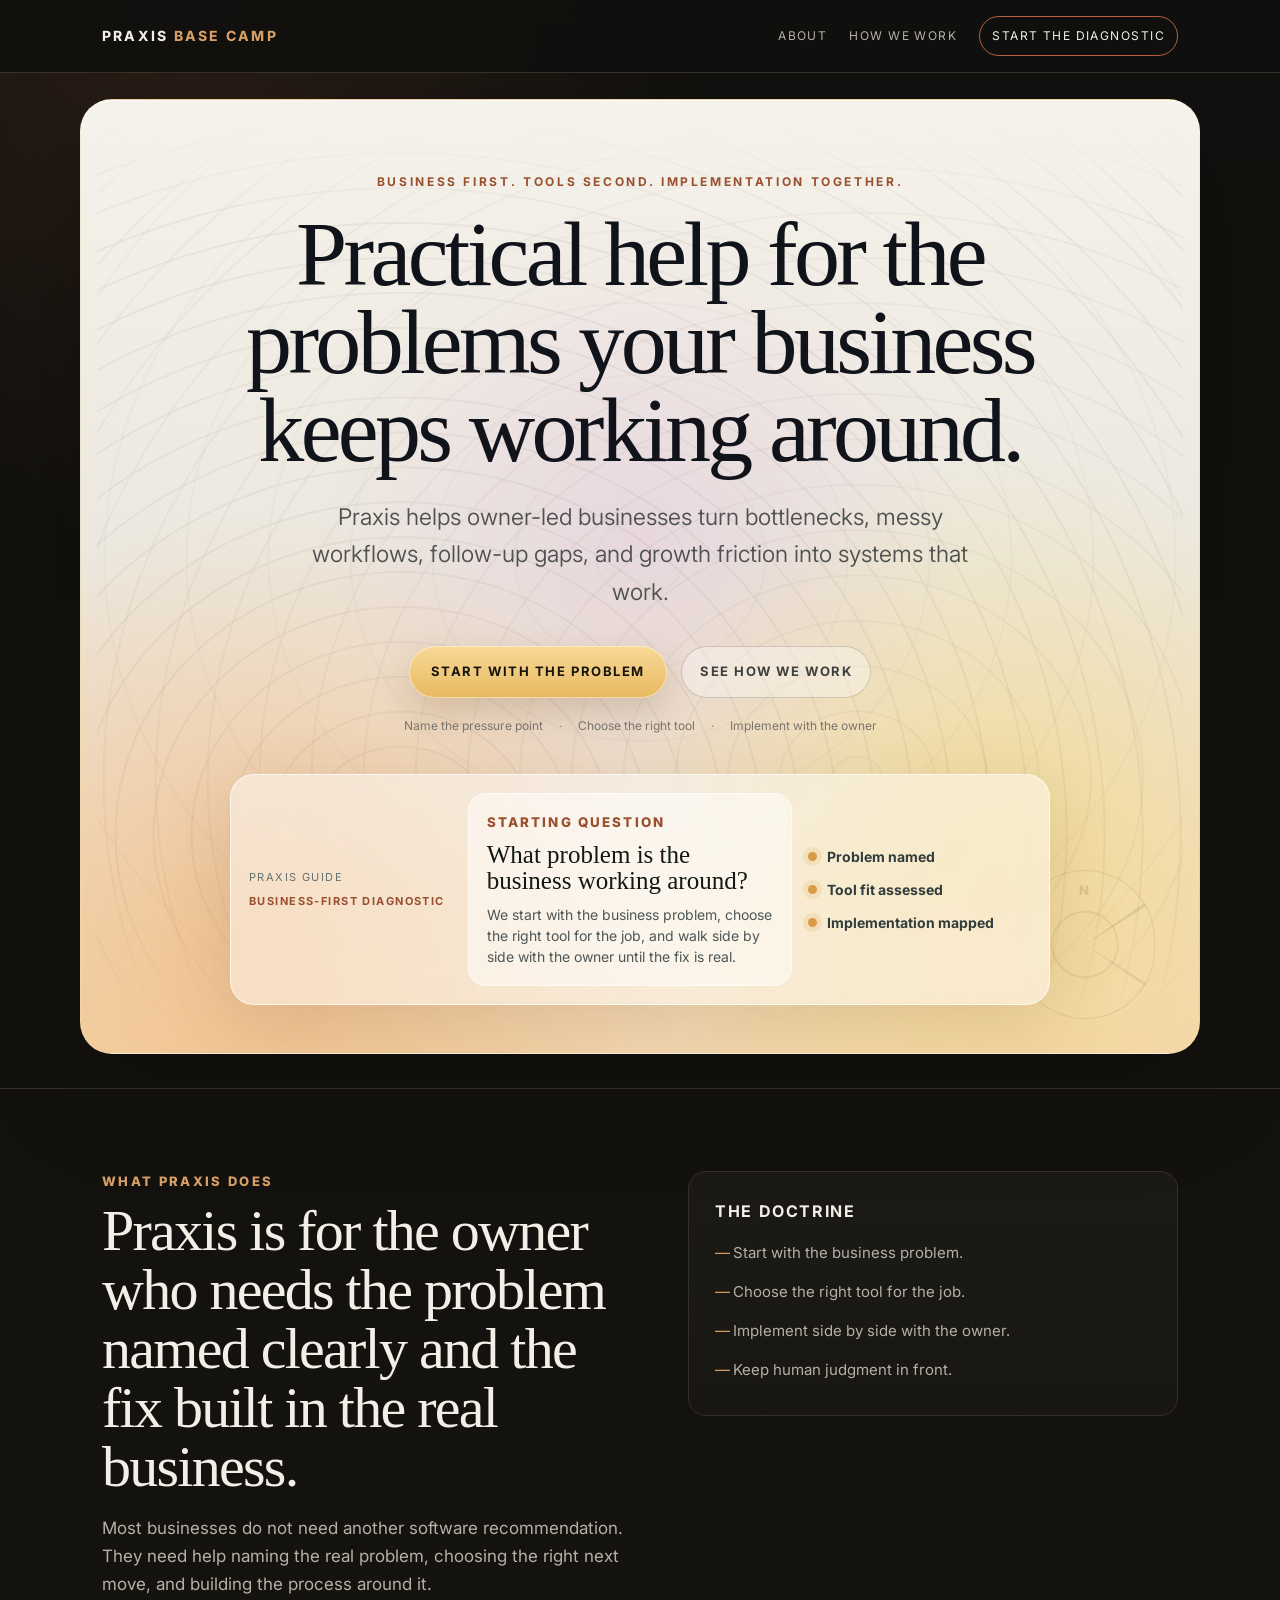
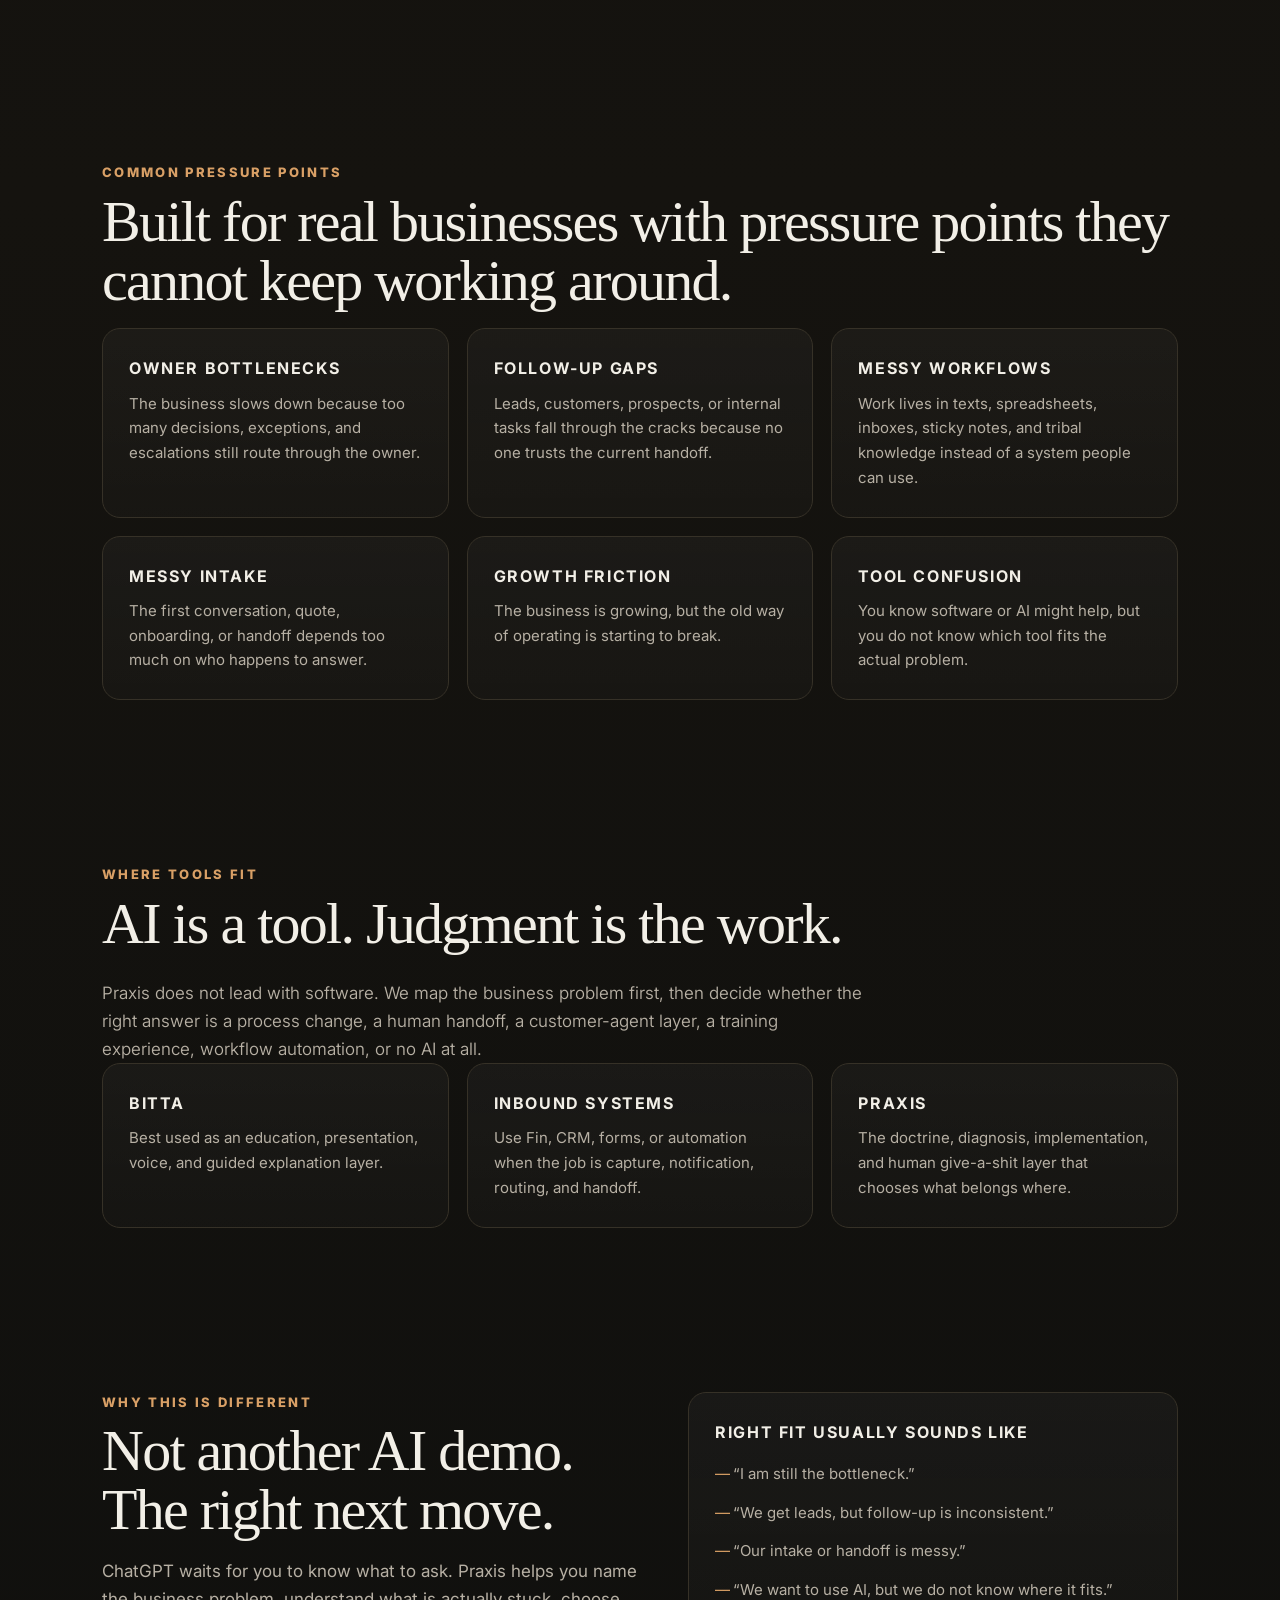
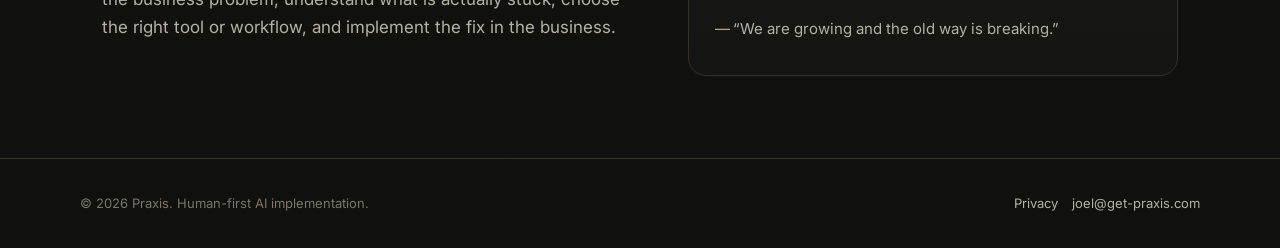
==== commit 9fc8ec36: "Update Praxis business-first positioning" ====
--- a/index.html
+++ b/index.html
@@ -1,9 +1,7 @@
-<!doctype html><html lang="en"><head><meta charset="utf-8"><meta name="viewport" content="width=device-width, initial-scale=1"><title>Praxis — Human-First AI Implementation</title><meta name="description" content="Praxis builds human-centered AI conversation systems that turn attention into qualified conversations, cleaner handoffs, and pipeline momentum."><link rel="preconnect" href="https://fonts.googleapis.com"><link rel="preconnect" href="https://fonts.gstatic.com" crossorigin><link href="https://fonts.googleapis.com/css2?family=Inter:wght@300;400;500;600;700;800&display=swap" rel="stylesheet"><link rel="stylesheet" href="/assets/site.css?v=topo-compass-1"></head><body><div class="site"><nav class="nav"><div class="nav-inner"><a class="brand" href="/">PRAXIS <span>BASE CAMP</span></a><button class="menu" aria-label="Menu" onclick="document.querySelector('.links').classList.toggle('open')">Menu</button><div class="links"><a href="/about.html">About</a><a href="/how-we-work.html">How We Work</a><a class="nav-cta" href="/work-with-us.html#chat">Start the diagnostic</a></div></div></nav><main>
-<section class="hero home-hero"><div class="hero-copy"><div class="eyebrow">Human-first AI implementation for business conversations</div><h1>Wake up to better business conversations.</h1><p class="lead">Praxis builds AI-powered conversation systems that turn attention into qualified conversations, cleaner handoffs, and pipeline momentum — without making your business feel robotic.</p><div class="hero-actions"><a class="btn primary hero-primary" href="/work-with-us.html#chat">Start the Diagnostic</a><a class="btn secondary hero-secondary" href="/how-we-work.html">See how we work</a></div><div class="hero-notes"><span>Clarify intent</span><span>Preserve context</span><span>Route the next right step</span></div></div><aside class="hero-card" aria-label="Base Camp diagnostic preview"><div class="hero-card-top"><span>Base Camp Guide</span><b>Live diagnostic</b></div><div class="signal-card"><small>Conversation signal</small><strong>Where is momentum leaking?</strong><p>Clarify the situation, identify the constraint, and route the next right step with context intact.</p></div><div class="signal-list"><div><span></span>Intent captured</div><div><span></span>Fit assessed</div><div><span></span>Context preserved</div></div></aside></section><div class="divider"></div>
-<section class="section"><div class="wrap split"><div><div class="kicker">The wound</div><h2>Most teams are not short on effort. They are leaking conversations.</h2><p>Interest comes in. Follow-up gets inconsistent. Tools multiply. Owners carry too much in their head. Sales conversations start too cold, too vague, or too late.</p><p>The result is not just operational mess. It is missed revenue, wasted human energy, and a pipeline that depends too much on force.</p></div><div class="card"><h3>Where the leak shows up</h3><ul><li>The wrong people book calls.</li><li>Good leads die in the cracks.</li><li>Your best people repeat the basics.</li><li>Market signal disappears after every chat.</li></ul></div></div></section>
-<section class="section alt"><div class="wrap"><div class="kicker">What we believe</div><h2>AI should create more humanity in business, not less.</h2><p>AI handles the repetitive work around the conversation — clarification, routing, preparation, context, and follow-up — so your team can show up where trust actually matters.</p><div class="callout">The goal is not to avoid human conversation. The goal is to make sure the human conversation is worth having.</div></div></section>
-<section class="section"><div class="wrap"><div class="kicker">The conversation lifecycle</div><h2>Your team should own the moment that matters.</h2><div class="grid three"><div class="card"><h3>Before</h3><p>The system captures context, clarifies intent, answers basics, identifies fit, and prepares the next step.</p></div><div class="card"><h3>During</h3><p>Your team handles trust, judgment, leadership, nuance, pricing, and deal movement. Only humans can do this.</p></div><div class="card"><h3>After</h3><p>The system carries context, supports follow-up, preserves signal, and helps the pipeline keep moving.</p></div></div></div></section>
-<section class="section alt"><div class="wrap"><div class="kicker">What Praxis builds</div><h2>Not a chatbot. A conversation system.</h2><div class="grid two"><div class="card"><h3>AI front doors</h3><p>Human-centered guides that greet, reflect, clarify, qualify, and route people without making them feel processed.</p></div><div class="card"><h3>Routing and handoffs</h3><p>Clear pathways from interest to the right next step — sales, support, onboarding, specialist review, or human call.</p></div><div class="card"><h3>Pipeline infrastructure</h3><p>Context capture, follow-up, summaries, and workflows that keep good opportunities from dying between tools or people.</p></div><div class="card"><h3>Implementation guidance</h3><p>We do not just hand you gear. We help your team climb, use it, and build the rhythm to do it again.</p></div></div></div></section>
-<section class="section"><div class="wrap split"><div><div class="kicker">Why the rep comes first</div><h2>The Base Camp Guide is the first proof of the system.</h2><p>It is not a chatbot bolted onto the site. It is the front door of the Praxis operating model: reflect, clarify, route, and carry context so the next human conversation starts farther ahead.</p></div><div class="card"><h3>Right fit usually sounds like</h3><ul><li>“We have tools, but no coordinated system.”</li><li>“We need more qualified conversations.”</li><li>“Our team is wasting time on the wrong calls.”</li><li>“We need AI, but we cannot lose the human touch.”</li></ul></div></div></section>
-<section class="section final"><div class="wrap"><div class="kicker">Start here</div><h2>Talk to the Base Camp Guide.</h2><p>It will ask a few questions, pressure-test fit, and route you only if the conversation earns a next step.</p><div class="hero-actions"><a class="btn primary" href="/work-with-us.html#chat">Start the diagnostic</a></div></div></section>
+<!doctype html><html lang="en"><head><meta charset="utf-8"><meta name="viewport" content="width=device-width, initial-scale=1"><title>Praxis — Business Problems First</title><meta name="description" content="Praxis helps owner-led businesses name the problem, choose the right tool, and implement side by side until the fix is real."><link rel="preconnect" href="https://fonts.googleapis.com"><link rel="preconnect" href="https://fonts.gstatic.com" crossorigin><link href="https://fonts.googleapis.com/css2?family=Inter:wght@300;400;500;600;700;800&display=swap" rel="stylesheet"><link rel="stylesheet" href="/assets/site.css?v=topo-compass-1"></head><body><div class="site"><nav class="nav"><div class="nav-inner"><a class="brand" href="/">PRAXIS <span>BASE CAMP</span></a><button class="menu" aria-label="Menu" onclick="document.querySelector('.links').classList.toggle('open')">Menu</button><div class="links"><a href="/about.html">About</a><a href="/how-we-work.html">How We Work</a><a class="nav-cta" href="/work-with-us.html#chat">Start the diagnostic</a></div></div></nav><main>
+<section class="hero home-hero"><div class="hero-copy"><div class="eyebrow">Business first. Tools second. Implementation together.</div><h1>Practical help for the problems your business keeps working around.</h1><p class="lead">Praxis helps owner-led businesses turn bottlenecks, messy workflows, follow-up gaps, and growth friction into systems that work.</p><div class="hero-actions"><a class="btn primary hero-primary" href="/work-with-us.html#chat">Start with the problem</a><a class="btn secondary hero-secondary" href="/how-we-work.html">See how we work</a></div><div class="hero-notes"><span>Name the pressure point</span><span>Choose the right tool</span><span>Implement with the owner</span></div></div><aside class="hero-card" aria-label="Praxis diagnostic preview"><div class="hero-card-top"><span>Praxis Guide</span><b>Business-first diagnostic</b></div><div class="signal-card"><small>Starting question</small><strong>What problem is the business working around?</strong><p>We start with the business problem, choose the right tool for the job, and walk side by side with the owner until the fix is real.</p></div><div class="signal-list"><div><span></span>Problem named</div><div><span></span>Tool fit assessed</div><div><span></span>Implementation mapped</div></div></aside></section><div class="divider"></div>
+<section class="section"><div class="wrap split"><div><div class="kicker">What Praxis does</div><h2>Praxis is for the owner who needs the problem named clearly and the fix built in the real business.</h2><p>Most businesses do not need another software recommendation. They need help naming the real problem, choosing the right next move, and building the process around it.</p></div><div class="card"><h3>The doctrine</h3><ul><li>Start with the business problem.</li><li>Choose the right tool for the job.</li><li>Implement side by side with the owner.</li><li>Keep human judgment in front.</li></ul></div></div></section>
+<section class="section alt"><div class="wrap"><div class="kicker">Common pressure points</div><h2>Built for real businesses with pressure points they cannot keep working around.</h2><div class="grid three"><div class="card"><h3>Owner bottlenecks</h3><p>The business slows down because too many decisions, exceptions, and escalations still route through the owner.</p></div><div class="card"><h3>Follow-up gaps</h3><p>Leads, customers, prospects, or internal tasks fall through the cracks because no one trusts the current handoff.</p></div><div class="card"><h3>Messy workflows</h3><p>Work lives in texts, spreadsheets, inboxes, sticky notes, and tribal knowledge instead of a system people can use.</p></div><div class="card"><h3>Messy intake</h3><p>The first conversation, quote, onboarding, or handoff depends too much on who happens to answer.</p></div><div class="card"><h3>Growth friction</h3><p>The business is growing, but the old way of operating is starting to break.</p></div><div class="card"><h3>Tool confusion</h3><p>You know software or AI might help, but you do not know which tool fits the actual problem.</p></div></div></div></section>
+<section class="section"><div class="wrap"><div class="kicker">Where tools fit</div><h2>AI is a tool. Judgment is the work.</h2><p class="lead">Praxis does not lead with software. We map the business problem first, then decide whether the right answer is a process change, a human handoff, a customer-agent layer, a training experience, workflow automation, or no AI at all.</p><div class="grid three"><div class="card"><h3>Bitta</h3><p>Best used as an education, presentation, voice, and guided explanation layer.</p></div><div class="card"><h3>Inbound systems</h3><p>Use Fin, CRM, forms, or automation when the job is capture, notification, routing, and handoff.</p></div><div class="card"><h3>Praxis</h3><p>The doctrine, diagnosis, implementation, and human give-a-shit layer that chooses what belongs where.</p></div></div></div></section>
+<section class="section alt"><div class="wrap split"><div><div class="kicker">Why this is different</div><h2>Not another AI demo. The right next move.</h2><p>ChatGPT waits for you to know what to ask. Praxis helps you name the business problem, understand what is actually stuck, choose the right tool or workflow, and implement the fix in the business.</p></div><div class="card"><h3>Right fit usually sounds like</h3><ul><li>“I am still the bottleneck.”</li><li>“We get leads, but follow-up is inconsistent.”</li><li>“Our intake or handoff is messy.”</li><li>“We want to use AI, but we do not know where it fits.”</li><li>“We are growing and the old way is breaking.”</li></ul></div></div></section>
 </main><footer class="footer"><div class="footer-inner"><div>© 2026 Praxis. Human-first AI implementation.</div><div><a href="/privacy.html">Privacy</a><a href="mailto:joel@get-praxis.com">joel@get-praxis.com</a></div></div></footer></div></body></html>
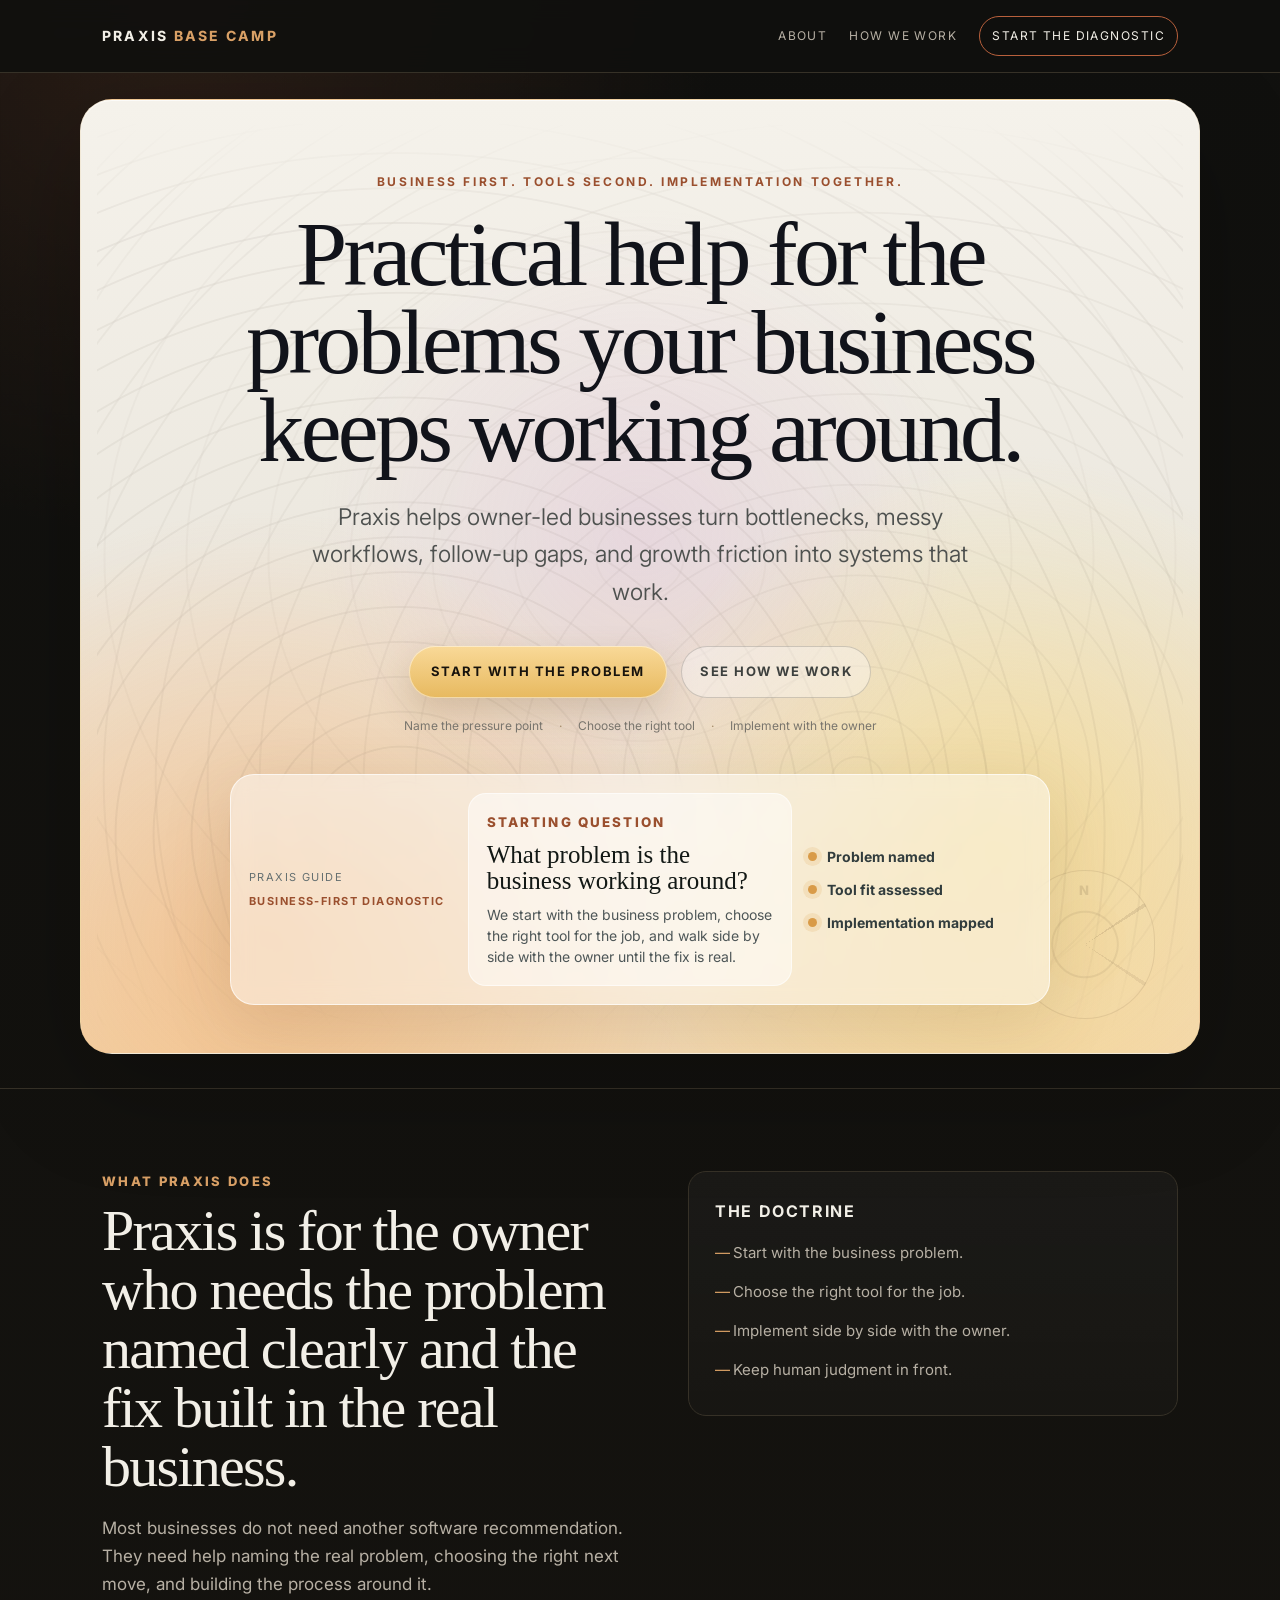
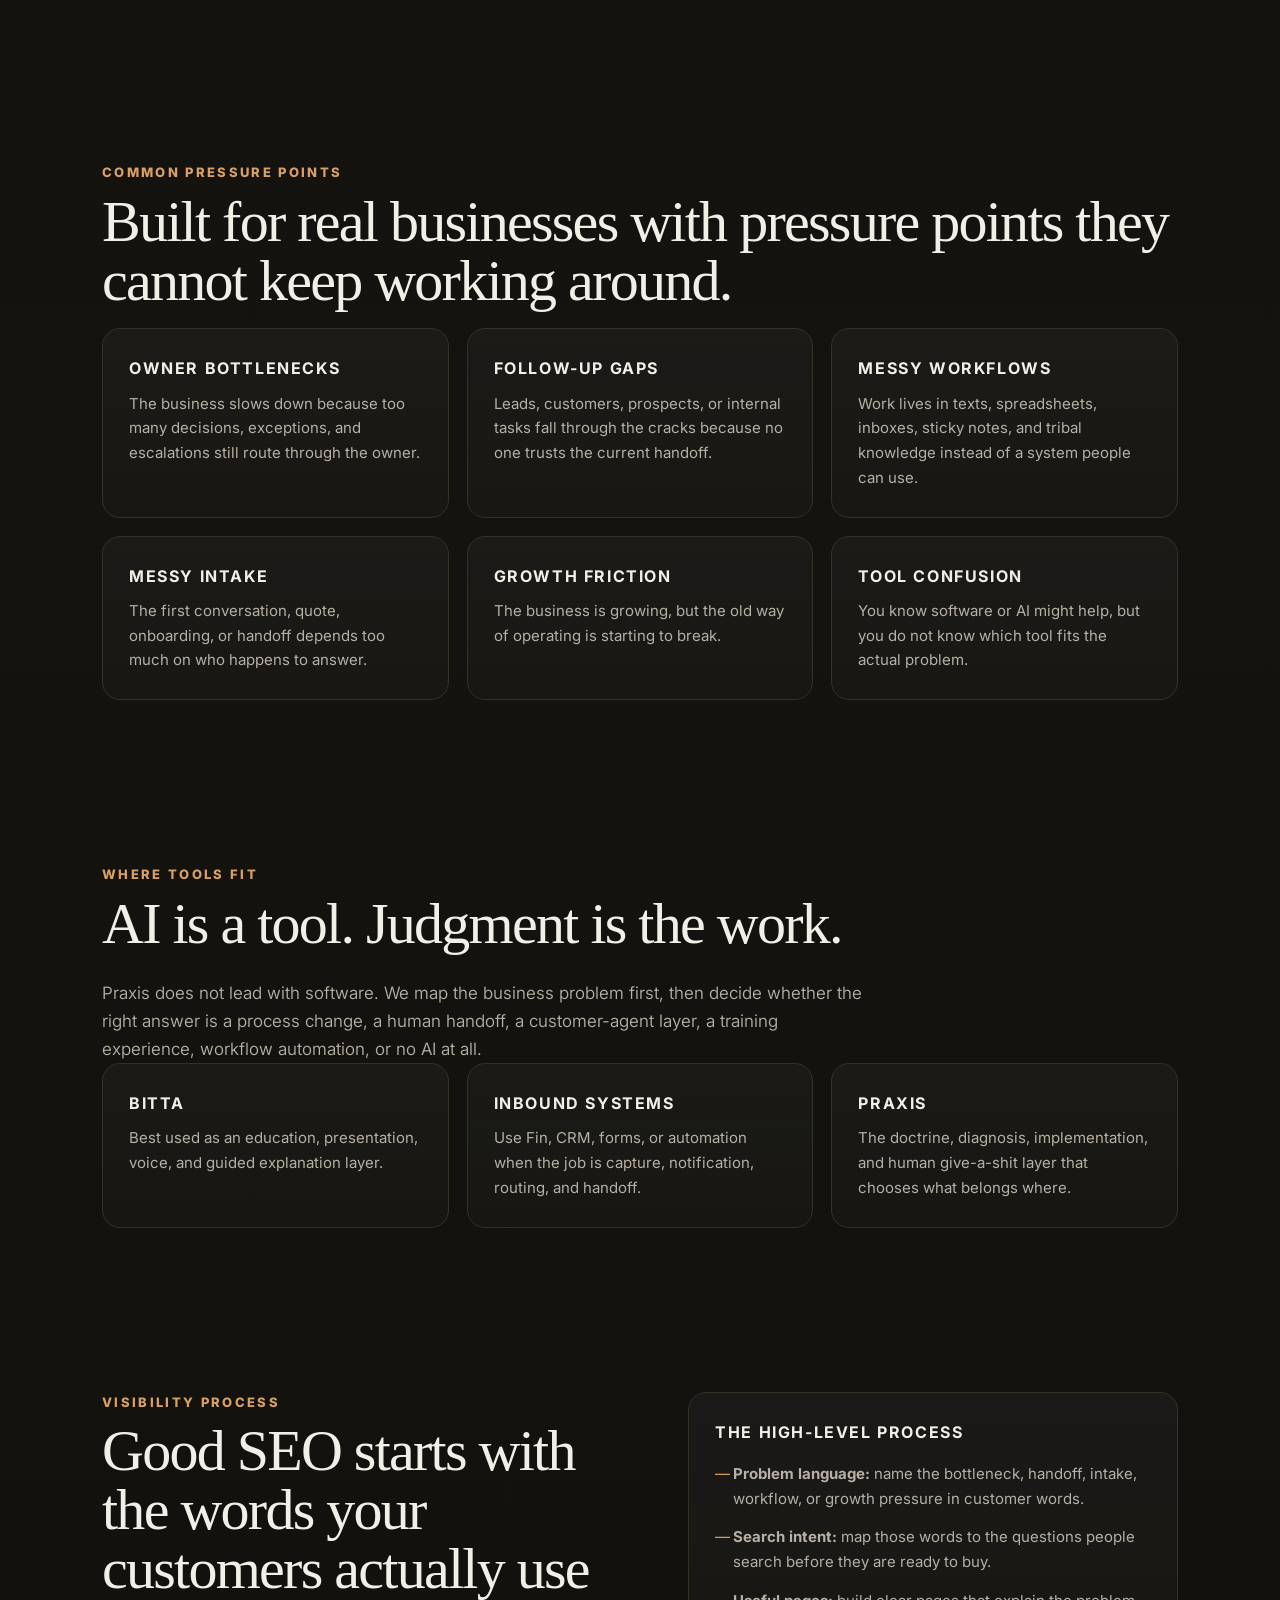
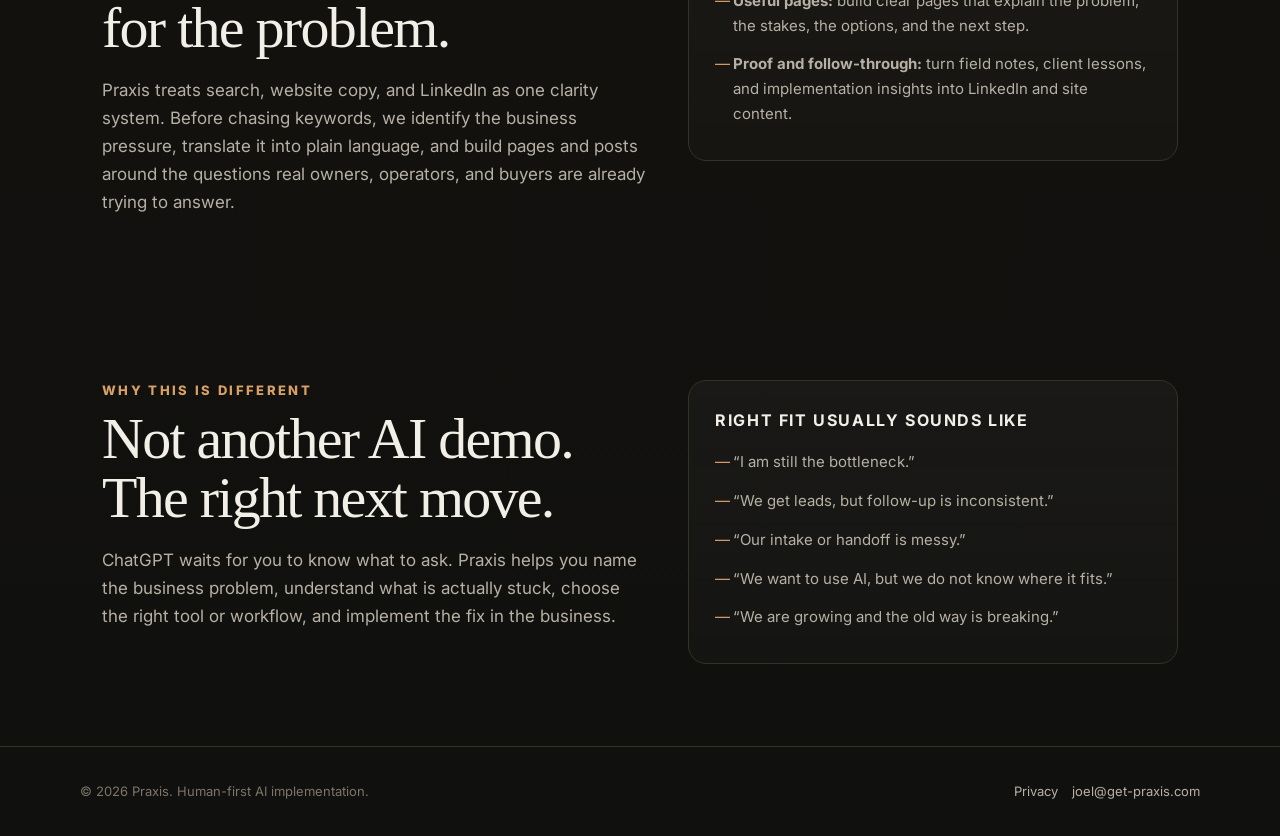
==== commit be25e2d9: "Add Praxis SEO UX process and LinkedIn strategy" ====
--- a/index.html
+++ b/index.html
@@ -1,7 +1,40 @@
-<!doctype html><html lang="en"><head><meta charset="utf-8"><meta name="viewport" content="width=device-width, initial-scale=1"><title>Praxis — Business Problems First</title><meta name="description" content="Praxis helps owner-led businesses name the problem, choose the right tool, and implement side by side until the fix is real."><link rel="preconnect" href="https://fonts.googleapis.com"><link rel="preconnect" href="https://fonts.gstatic.com" crossorigin><link href="https://fonts.googleapis.com/css2?family=Inter:wght@300;400;500;600;700;800&display=swap" rel="stylesheet"><link rel="stylesheet" href="/assets/site.css?v=topo-compass-1"></head><body><div class="site"><nav class="nav"><div class="nav-inner"><a class="brand" href="/">PRAXIS <span>BASE CAMP</span></a><button class="menu" aria-label="Menu" onclick="document.querySelector('.links').classList.toggle('open')">Menu</button><div class="links"><a href="/about.html">About</a><a href="/how-we-work.html">How We Work</a><a class="nav-cta" href="/work-with-us.html#chat">Start the diagnostic</a></div></div></nav><main>
+<!doctype html><html lang="en"><head><meta charset="utf-8"><meta name="viewport" content="width=device-width, initial-scale=1"><title>Praxis — Business Problem Solving for Owner-Led Companies</title><meta name="description" content="Praxis helps owner-led businesses name the real problem, choose the right tool or workflow, and implement side by side until the fix is real."><link rel="preconnect" href="https://fonts.googleapis.com"><link rel="preconnect" href="https://fonts.gstatic.com" crossorigin><link href="https://fonts.googleapis.com/css2?family=Inter:wght@300;400;500;600;700;800&display=swap" rel="stylesheet"><link rel="stylesheet" href="/assets/site.css?v=topo-compass-1">
+<meta data-praxis-seo="true" name="robots" content="index, follow">
+<meta data-praxis-seo="true" name="author" content="Praxis">
+<link data-praxis-seo="true" rel="canonical" href="https://get-praxis.com">
+<meta data-praxis-seo="true" property="og:type" content="website">
+<meta data-praxis-seo="true" property="og:site_name" content="Praxis">
+<meta data-praxis-seo="true" property="og:title" content="Praxis — Business Problem Solving for Owner-Led Companies">
+<meta data-praxis-seo="true" property="og:description" content="Praxis helps owner-led businesses name the real problem, choose the right tool or workflow, and implement side by side until the fix is real.">
+<meta data-praxis-seo="true" property="og:url" content="https://get-praxis.com">
+<meta data-praxis-seo="true" name="twitter:card" content="summary">
+<meta data-praxis-seo="true" name="twitter:title" content="Praxis — Business Problem Solving for Owner-Led Companies">
+<meta data-praxis-seo="true" name="twitter:description" content="Praxis helps owner-led businesses name the real problem, choose the right tool or workflow, and implement side by side until the fix is real.">
+
+<script type="application/ld+json" data-praxis-seo="true">
+{
+  "@context": "https://schema.org",
+  "@type": "ProfessionalService",
+  "name": "Praxis",
+  "url": "https://get-praxis.com/",
+  "email": "joel@get-praxis.com",
+  "description": "Praxis helps owner-led businesses name the real problem, choose the right tool or workflow, and implement side by side until the fix is real.",
+  "areaServed": "US",
+  "serviceType": [
+    "Business problem diagnosis",
+    "Workflow implementation",
+    "Owner bottleneck reduction",
+    "Follow-up and intake system design",
+    "AI tool fit diagnostic"
+  ]
+}
+</script>
+</head><body><div class="site"><nav class="nav"><div class="nav-inner"><a class="brand" href="/">PRAXIS <span>BASE CAMP</span></a><button class="menu" aria-label="Menu" onclick="document.querySelector('.links').classList.toggle('open')">Menu</button><div class="links"><a href="/about.html">About</a><a href="/how-we-work.html">How We Work</a><a class="nav-cta" href="/work-with-us.html#chat">Start the diagnostic</a></div></div></nav><main>
 <section class="hero home-hero"><div class="hero-copy"><div class="eyebrow">Business first. Tools second. Implementation together.</div><h1>Practical help for the problems your business keeps working around.</h1><p class="lead">Praxis helps owner-led businesses turn bottlenecks, messy workflows, follow-up gaps, and growth friction into systems that work.</p><div class="hero-actions"><a class="btn primary hero-primary" href="/work-with-us.html#chat">Start with the problem</a><a class="btn secondary hero-secondary" href="/how-we-work.html">See how we work</a></div><div class="hero-notes"><span>Name the pressure point</span><span>Choose the right tool</span><span>Implement with the owner</span></div></div><aside class="hero-card" aria-label="Praxis diagnostic preview"><div class="hero-card-top"><span>Praxis Guide</span><b>Business-first diagnostic</b></div><div class="signal-card"><small>Starting question</small><strong>What problem is the business working around?</strong><p>We start with the business problem, choose the right tool for the job, and walk side by side with the owner until the fix is real.</p></div><div class="signal-list"><div><span></span>Problem named</div><div><span></span>Tool fit assessed</div><div><span></span>Implementation mapped</div></div></aside></section><div class="divider"></div>
 <section class="section"><div class="wrap split"><div><div class="kicker">What Praxis does</div><h2>Praxis is for the owner who needs the problem named clearly and the fix built in the real business.</h2><p>Most businesses do not need another software recommendation. They need help naming the real problem, choosing the right next move, and building the process around it.</p></div><div class="card"><h3>The doctrine</h3><ul><li>Start with the business problem.</li><li>Choose the right tool for the job.</li><li>Implement side by side with the owner.</li><li>Keep human judgment in front.</li></ul></div></div></section>
 <section class="section alt"><div class="wrap"><div class="kicker">Common pressure points</div><h2>Built for real businesses with pressure points they cannot keep working around.</h2><div class="grid three"><div class="card"><h3>Owner bottlenecks</h3><p>The business slows down because too many decisions, exceptions, and escalations still route through the owner.</p></div><div class="card"><h3>Follow-up gaps</h3><p>Leads, customers, prospects, or internal tasks fall through the cracks because no one trusts the current handoff.</p></div><div class="card"><h3>Messy workflows</h3><p>Work lives in texts, spreadsheets, inboxes, sticky notes, and tribal knowledge instead of a system people can use.</p></div><div class="card"><h3>Messy intake</h3><p>The first conversation, quote, onboarding, or handoff depends too much on who happens to answer.</p></div><div class="card"><h3>Growth friction</h3><p>The business is growing, but the old way of operating is starting to break.</p></div><div class="card"><h3>Tool confusion</h3><p>You know software or AI might help, but you do not know which tool fits the actual problem.</p></div></div></div></section>
 <section class="section"><div class="wrap"><div class="kicker">Where tools fit</div><h2>AI is a tool. Judgment is the work.</h2><p class="lead">Praxis does not lead with software. We map the business problem first, then decide whether the right answer is a process change, a human handoff, a customer-agent layer, a training experience, workflow automation, or no AI at all.</p><div class="grid three"><div class="card"><h3>Bitta</h3><p>Best used as an education, presentation, voice, and guided explanation layer.</p></div><div class="card"><h3>Inbound systems</h3><p>Use Fin, CRM, forms, or automation when the job is capture, notification, routing, and handoff.</p></div><div class="card"><h3>Praxis</h3><p>The doctrine, diagnosis, implementation, and human give-a-shit layer that chooses what belongs where.</p></div></div></div></section>
+
+<section class="section"><div class="wrap split"><div><div class="kicker">Visibility process</div><h2>Good SEO starts with the words your customers actually use for the problem.</h2><p>Praxis treats search, website copy, and LinkedIn as one clarity system. Before chasing keywords, we identify the business pressure, translate it into plain language, and build pages and posts around the questions real owners, operators, and buyers are already trying to answer.</p></div><div class="card"><h3>The high-level process</h3><ul><li><strong>Problem language:</strong> name the bottleneck, handoff, intake, workflow, or growth pressure in customer words.</li><li><strong>Search intent:</strong> map those words to the questions people search before they are ready to buy.</li><li><strong>Useful pages:</strong> build clear pages that explain the problem, the stakes, the options, and the next step.</li><li><strong>Proof and follow-through:</strong> turn field notes, client lessons, and implementation insights into LinkedIn and site content.</li></ul></div></div></section>
 <section class="section alt"><div class="wrap split"><div><div class="kicker">Why this is different</div><h2>Not another AI demo. The right next move.</h2><p>ChatGPT waits for you to know what to ask. Praxis helps you name the business problem, understand what is actually stuck, choose the right tool or workflow, and implement the fix in the business.</p></div><div class="card"><h3>Right fit usually sounds like</h3><ul><li>“I am still the bottleneck.”</li><li>“We get leads, but follow-up is inconsistent.”</li><li>“Our intake or handoff is messy.”</li><li>“We want to use AI, but we do not know where it fits.”</li><li>“We are growing and the old way is breaking.”</li></ul></div></div></section>
 </main><footer class="footer"><div class="footer-inner"><div>© 2026 Praxis. Human-first AI implementation.</div><div><a href="/privacy.html">Privacy</a><a href="mailto:joel@get-praxis.com">joel@get-praxis.com</a></div></div></footer></div></body></html>
--- a/assets/site.css
+++ b/assets/site.css
@@ -6,12 +6,12 @@
 *{box-sizing:border-box;margin:0;padding:0} html{scroll-behavior:smooth} body{font-family:var(--sans);background:var(--bg);color:var(--ink);line-height:1.65;-webkit-font-smoothing:antialiased} a{color:inherit}.site{min-height:100vh;background:radial-gradient(circle at 14% 0%,rgba(184,96,60,.16),transparent 34rem),linear-gradient(180deg,#10100e 0%,#15130f 52%,#10100e 100%)}
 .nav{position:sticky;top:0;z-index:20;background:rgba(16,16,14,.9);backdrop-filter:blur(14px);border-bottom:1px solid var(--line)}.nav-inner{max-width:var(--max);margin:0 auto;padding:16px 22px;display:flex;align-items:center;justify-content:space-between;gap:20px}.brand{text-decoration:none;font-weight:750;letter-spacing:.16em;text-transform:uppercase;font-size:14px}.brand span{color:var(--accent2)}.links{display:flex;align-items:center;gap:22px}.links a,.links span{text-decoration:none;color:var(--muted);font-size:12px;letter-spacing:.12em;text-transform:uppercase}.links a:hover{color:var(--ink)}.nav-cta{border:1px solid var(--accent);color:var(--ink)!important;padding:9px 12px;border-radius:999px}.disabled-link{opacity:.62;cursor:not-allowed}.menu{display:none;background:none;border:1px solid var(--line);color:var(--ink);border-radius:8px;padding:8px 10px}
 .wrap{max-width:var(--max);margin:0 auto;padding:0 22px}.hero{padding:112px 22px 88px;max-width:var(--max);margin:0 auto}.home-hero{position:relative;display:grid;grid-template-columns:1fr;gap:34px;align-items:center;margin-top:26px;margin-bottom:34px;padding:72px 54px 48px;border:1px solid rgba(227,188,123,.18);border-radius:32px;overflow:hidden;text-align:center;background:radial-gradient(circle at 16% 88%,rgba(241,147,70,.34),transparent 34%),radial-gradient(circle at 82% 78%,rgba(247,213,94,.42),transparent 33%),radial-gradient(circle at 50% 45%,rgba(209,146,211,.20),transparent 42%),linear-gradient(180deg,#f5f2eb 0%,#ece8df 48%,#f3d8b1 100%);box-shadow:0 34px 110px rgba(0,0,0,.22),0 1px 0 rgba(255,255,255,.7) inset;color:#11131a}.home-hero:before{content:"";position:absolute;inset:16px;border-radius:24px;opacity:.16;background:repeating-radial-gradient(ellipse at 28% 78%,transparent 0 18px,rgba(77,63,51,.38) 19px 20px,transparent 21px 38px),repeating-radial-gradient(ellipse at 70% 72%,transparent 0 24px,rgba(77,63,51,.30) 25px 26px,transparent 27px 52px),repeating-radial-gradient(ellipse at 50% 48%,transparent 0 42px,rgba(77,63,51,.20) 43px 44px,transparent 45px 82px);mask-image:linear-gradient(to bottom,transparent,black 12%,black 84%,transparent);pointer-events:none}.home-hero:after{content:"N";position:absolute;right:44px;bottom:34px;width:138px;height:138px;border-radius:999px;border:1px solid rgba(82,62,44,.25);display:grid;place-items:start center;padding-top:9px;font-size:13px;font-weight:800;letter-spacing:.12em;color:rgba(82,62,44,.34);opacity:.42;background:radial-gradient(circle,transparent 0 31%,rgba(82,62,44,.20) 32% 33%,transparent 34% 100%),conic-gradient(from 45deg,transparent 0 10deg,rgba(82,62,44,.30) 10deg 13deg,transparent 13deg 77deg,rgba(82,62,44,.22) 77deg 80deg,transparent 80deg 100%);box-shadow:0 0 0 28px rgba(255,255,255,.05) inset;pointer-events:none}.home-hero>*{position:relative;z-index:1}.hero-copy{max-width:900px;margin:0 auto}.eyebrow{font-size:12px;letter-spacing:.22em;text-transform:uppercase;color:var(--accent2);font-weight:700;margin-bottom:18px}.home-hero .eyebrow{color:#9a4f2e}.hero h1,.page-hero h1{font-family:var(--serif);font-weight:500;letter-spacing:-.04em;line-height:.96;font-size:clamp(48px,8vw,92px);max-width:960px}.home-hero h1{color:#11131a;margin:0 auto;max-width:880px}.hero h1 em,.page-hero h1 em{font-style:italic;color:var(--accent2)}.lead{font-size:clamp(18px,2.1vw,23px);color:#d7d0c5;max-width:760px;margin-top:26px;font-weight:350}.home-hero .lead{color:#4e514f;margin:24px auto 0;max-width:660px}.hero-actions{display:flex;gap:14px;flex-wrap:wrap;margin-top:34px}.home-hero .hero-actions{justify-content:center}.btn{display:inline-flex;align-items:center;justify-content:center;text-decoration:none;border-radius:999px;padding:13px 18px;font-size:13px;letter-spacing:.12em;text-transform:uppercase;font-weight:700}.btn.primary{background:var(--accent);color:#fff}.btn.secondary{border:1px solid var(--line);color:var(--ink)}.hero-primary{background:linear-gradient(180deg,#f9d998,#e7b95f)!important;color:#17130d!important;padding:15px 22px;box-shadow:0 0 0 1px rgba(255,255,255,.46) inset,0 14px 34px rgba(116,80,29,.22)}.hero-primary:hover{background:linear-gradient(180deg,#ffe5a9,#f0c982)!important;box-shadow:0 0 0 1px rgba(255,255,255,.55) inset,0 18px 44px rgba(116,80,29,.30)}.hero-secondary{color:#3d403e!important;border-color:rgba(30,30,24,.18)!important;background:rgba(255,255,255,.34)}.hero-notes{display:flex;justify-content:center;gap:16px;flex-wrap:wrap;margin-top:18px;color:#79756d;font-size:12px}.hero-notes span+span:before{content:"·";margin-right:16px;color:#a48a69}.hero-card{max-width:820px;width:100%;margin:4px auto 0;background:rgba(255,255,255,.46);border:1px solid rgba(255,255,255,.66);border-radius:24px;padding:18px;color:#121815;box-shadow:0 20px 70px rgba(109,80,48,.16);backdrop-filter:blur(10px);display:grid;grid-template-columns:1fr 1.6fr 1.1fr;gap:16px;text-align:left;align-items:center}.hero-card-top{display:grid;gap:6px;font-size:11px;letter-spacing:.13em;text-transform:uppercase;color:#657071}.hero-card-top b{color:#9a4f2e;font-size:11px}.signal-card{background:rgba(255,255,255,.48);border:1px solid rgba(255,255,255,.58);border-radius:18px;padding:18px}.signal-card small{display:block;text-transform:uppercase;letter-spacing:.16em;color:#9a4f2e;font-weight:800;margin-bottom:8px}.signal-card strong{display:block;font-family:var(--serif);font-size:25px;line-height:1.05;color:#121815;font-weight:500}.signal-card p{color:#4d5657;font-size:14px;line-height:1.5;margin-top:10px}.signal-list{display:grid;gap:10px}.signal-list div{display:flex;align-items:center;gap:10px;color:#313c3d;font-size:14px;font-weight:700}.signal-list span{width:9px;height:9px;border-radius:999px;background:#d99b48;box-shadow:0 0 0 5px rgba(217,155,72,.16)}.btn.disabled{background:#5a5042;color:#d7d0c5;cursor:not-allowed;opacity:.78}.btn:hover{transform:translateY(-1px)}.btn.disabled:hover{transform:none}
-.divider{height:1px;background:var(--line)}.section{padding:82px 0}.section h2{font-family:var(--serif);font-size:clamp(34px,5vw,58px);line-height:1.02;font-weight:500;letter-spacing:-.03em;margin-bottom:18px}.section p{color:var(--muted);font-size:17px;max-width:760px}.grid{display:grid;gap:18px}.grid.three{grid-template-columns:repeat(3,1fr)}.grid.two{grid-template-columns:repeat(2,1fr)}.card{background:linear-gradient(180deg,rgba(255,255,255,.035),rgba(255,255,255,.015));border:1px solid var(--line);border-radius:18px;padding:26px}.card h3{font-size:16px;letter-spacing:.1em;text-transform:uppercase;margin-bottom:10px}.card p,.card li{font-size:15px;color:var(--muted)}.card ul{list-style:none;margin-top:10px}.card li{padding:7px 0 7px 18px;position:relative}.card li:before{content:'—';position:absolute;left:0;color:var(--accent2)}.callout{background:var(--panel);border:1px solid var(--line);border-left:3px solid var(--accent);border-radius:16px;padding:26px;margin-top:24px;color:#d8d1c5}.split{display:grid;grid-template-columns:1fr .9fr;gap:42px;align-items:start}.kicker{font-size:13px;letter-spacing:.18em;text-transform:uppercase;color:var(--accent2);font-weight:800;margin-bottom:8px}.quote{font-family:var(--serif);font-size:28px;line-height:1.24;color:#efe8dc}.page-hero{padding:84px 0 48px}.breadcrumb{color:var(--faint);font-size:12px;letter-spacing:.12em;text-transform:uppercase;margin-bottom:22px}.list{display:grid;gap:12px;margin-top:22px}.list div{border-top:1px solid var(--line);padding-top:14px;color:var(--muted)}.list strong{color:var(--ink)}
+.divider{height:1px;background:var(--line)}.section{padding:82px 0}.section h2{font-family:var(--serif);font-size:clamp(34px,5vw,58px);line-height:1.02;font-weight:500;letter-spacing:-.03em;margin-bottom:18px}.section p{color:var(--muted);font-size:17px;max-width:760px}.grid{display:grid;gap:18px}.grid.three{grid-template-columns:repeat(3,1fr)}.grid.four{grid-template-columns:repeat(4,1fr)}.grid.two{grid-template-columns:repeat(2,1fr)}.card{background:linear-gradient(180deg,rgba(255,255,255,.035),rgba(255,255,255,.015));border:1px solid var(--line);border-radius:18px;padding:26px}.card h3{font-size:16px;letter-spacing:.1em;text-transform:uppercase;margin-bottom:10px}.card p,.card li{font-size:15px;color:var(--muted)}.card ul{list-style:none;margin-top:10px}.card li{padding:7px 0 7px 18px;position:relative}.card li:before{content:'—';position:absolute;left:0;color:var(--accent2)}.callout{background:var(--panel);border:1px solid var(--line);border-left:3px solid var(--accent);border-radius:16px;padding:26px;margin-top:24px;color:#d8d1c5}.split{display:grid;grid-template-columns:1fr .9fr;gap:42px;align-items:start}.kicker{font-size:13px;letter-spacing:.18em;text-transform:uppercase;color:var(--accent2);font-weight:800;margin-bottom:8px}.quote{font-family:var(--serif);font-size:28px;line-height:1.24;color:#efe8dc}.page-hero{padding:84px 0 48px}.breadcrumb{color:var(--faint);font-size:12px;letter-spacing:.12em;text-transform:uppercase;margin-bottom:22px}.list{display:grid;gap:12px;margin-top:22px}.list div{border-top:1px solid var(--line);padding-top:14px;color:var(--muted)}.list strong{color:var(--ink)}
 .rep-panel{background:radial-gradient(circle at 18% 0%,rgba(255,255,255,.82),transparent 34%),linear-gradient(135deg,#eee6d7 0%,#dbe3e4 56%,#c5d1d3 100%);border:1px solid rgba(244,238,229,.72);border-radius:24px;padding:24px;box-shadow:0 34px 100px rgba(0,0,0,.30),0 1px 0 rgba(255,255,255,.6) inset;color:#181510}.rep-panel h2{color:#15120e}.rep-panel p{color:#3f413d}.rep-panel .kicker{color:#8f4d2c}.rep-frame{width:100%;height:620px;border:0;border-radius:16px;background:#d2dcdf;display:block}.rep-placeholder{min-height:620px;border:1px dashed #5a5042;border-radius:16px;display:flex;align-items:center;justify-content:center;padding:30px;text-align:center;color:var(--muted);background:#0b0b0a}.rep-placeholder strong{display:block;color:var(--ink);font-family:var(--serif);font-size:28px;margin-bottom:10px;font-weight:500}.rep-direct-link{position:relative;display:flex;min-height:360px;height:auto;flex-direction:column;align-items:center;justify-content:center;text-align:center;padding:36px;border:1px solid rgba(76,96,101,.28);overflow:hidden;background:radial-gradient(circle at 50% -24%,rgba(255,255,255,.58),transparent 44%),linear-gradient(180deg,#dce7e9 0%,#c4d2d6 100%);box-shadow:0 18px 42px rgba(67,82,83,.18),0 1px 0 rgba(255,255,255,.62) inset}.rep-direct-link:before{content:"";position:absolute;inset:18px;border-radius:14px;opacity:.26;background:repeating-radial-gradient(ellipse at 28% 70%,transparent 0 14px,rgba(44,64,70,.34) 15px 16px,transparent 17px 31px),repeating-radial-gradient(ellipse at 72% 56%,transparent 0 19px,rgba(44,64,70,.25) 20px 21px,transparent 22px 42px),repeating-radial-gradient(ellipse at 48% 42%,transparent 0 32px,rgba(44,64,70,.18) 33px 34px,transparent 35px 62px);mask-image:linear-gradient(to bottom,transparent,black 16%,black 76%,transparent);pointer-events:none}.rep-direct-link:after{content:"N";position:absolute;right:24px;bottom:22px;width:96px;height:96px;border-radius:999px;border:1px solid rgba(44,64,70,.24);display:grid;place-items:start center;padding-top:6px;font-size:10px;font-weight:800;letter-spacing:.1em;color:rgba(44,64,70,.34);opacity:.48;background:radial-gradient(circle,transparent 0 31%,rgba(44,64,70,.19) 32% 33%,transparent 34% 100%),conic-gradient(from 45deg,transparent 0 10deg,rgba(44,64,70,.30) 10deg 13deg,transparent 13deg 77deg,rgba(44,64,70,.22) 77deg 80deg,transparent 80deg 100%);pointer-events:none}.rep-direct-link>*{position:relative;z-index:1}.rep-direct-link p{max-width:620px;color:#344247;margin:0 0 16px}.rep-direct-link strong{display:block;color:#111815;font-family:var(--serif);font-size:32px;font-weight:500;margin-bottom:4px}.basecamp-cta{background:linear-gradient(180deg,#f9d998,#e7b95f);color:#17130d;box-shadow:0 0 0 1px rgba(255,255,255,.46) inset,0 14px 34px rgba(116,80,29,.22)}.basecamp-cta:hover{background:linear-gradient(180deg,#ffe5a9,#f0c982);box-shadow:0 0 0 1px rgba(255,255,255,.55) inset,0 18px 44px rgba(116,80,29,.30)}
 .fallback{margin-top:14px;font-size:14px;color:#505650}.fallback a{color:#7c3f24}
 
 .footer{border-top:1px solid var(--line);padding:34px 22px;color:var(--faint);font-size:13px}.footer-inner{max-width:var(--max);margin:0 auto;display:flex;justify-content:space-between;gap:20px;flex-wrap:wrap}.footer a{color:var(--muted);text-decoration:none;margin-left:14px}.footer a:hover{color:var(--ink)}
-@media(max-width:820px){.links{display:none;position:absolute;top:61px;left:0;right:0;background:#10100e;border-bottom:1px solid var(--line);padding:18px 22px;flex-direction:column;align-items:flex-start}.links.open{display:flex}.menu{display:block}.grid.three,.grid.two,.split{grid-template-columns:1fr}.hero{padding-top:76px}.home-hero{margin-top:18px;padding:52px 24px 34px}.home-hero h1{font-size:clamp(46px,13vw,68px)}.hero-card{grid-template-columns:1fr;text-align:center}.hero-card-top,.signal-list{justify-items:center}.section{padding:60px 0}.rep-frame,.rep-placeholder{height:700px;min-height:700px}.rep-direct-link{height:auto;min-height:420px}.footer-inner{display:block}.footer a{display:inline-block;margin:8px 14px 0 0}}
+@media(max-width:820px){.links{display:none;position:absolute;top:61px;left:0;right:0;background:#10100e;border-bottom:1px solid var(--line);padding:18px 22px;flex-direction:column;align-items:flex-start}.links.open{display:flex}.menu{display:block}.grid.three,.grid.four,.grid.two,.split{grid-template-columns:1fr}.hero{padding-top:76px}.home-hero{margin-top:18px;padding:52px 24px 34px}.home-hero h1{font-size:clamp(46px,13vw,68px)}.hero-card{grid-template-columns:1fr;text-align:center}.hero-card-top,.signal-list{justify-items:center}.section{padding:60px 0}.rep-frame,.rep-placeholder{height:700px;min-height:700px}.rep-direct-link{height:auto;min-height:420px}.footer-inner{display:block}.footer a{display:inline-block;margin:8px 14px 0 0}}
 
 /* Chat iframe scroll containment: keep third-party chatbot focus/auto-scroll inside the embed. */
 .rep-panel{overflow-anchor:none;contain:layout paint}.rep-frame{overscroll-behavior:contain}
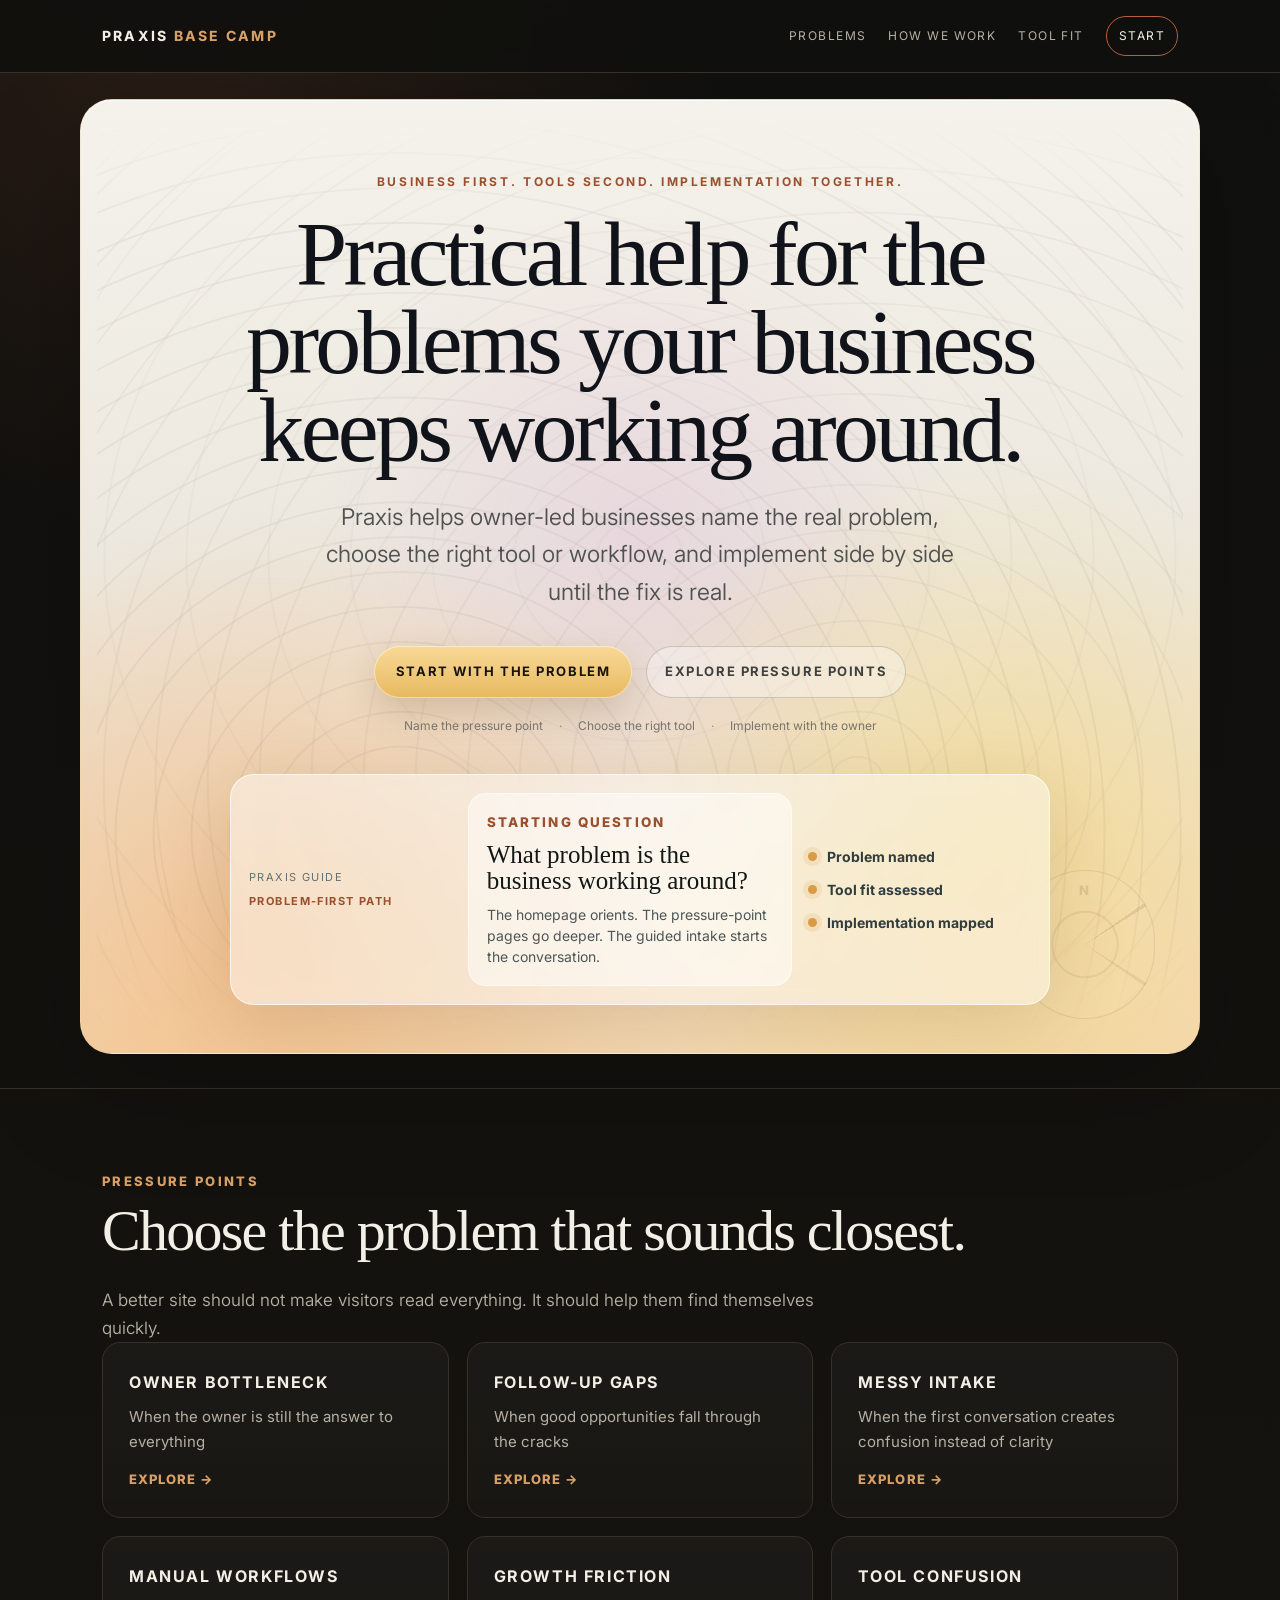
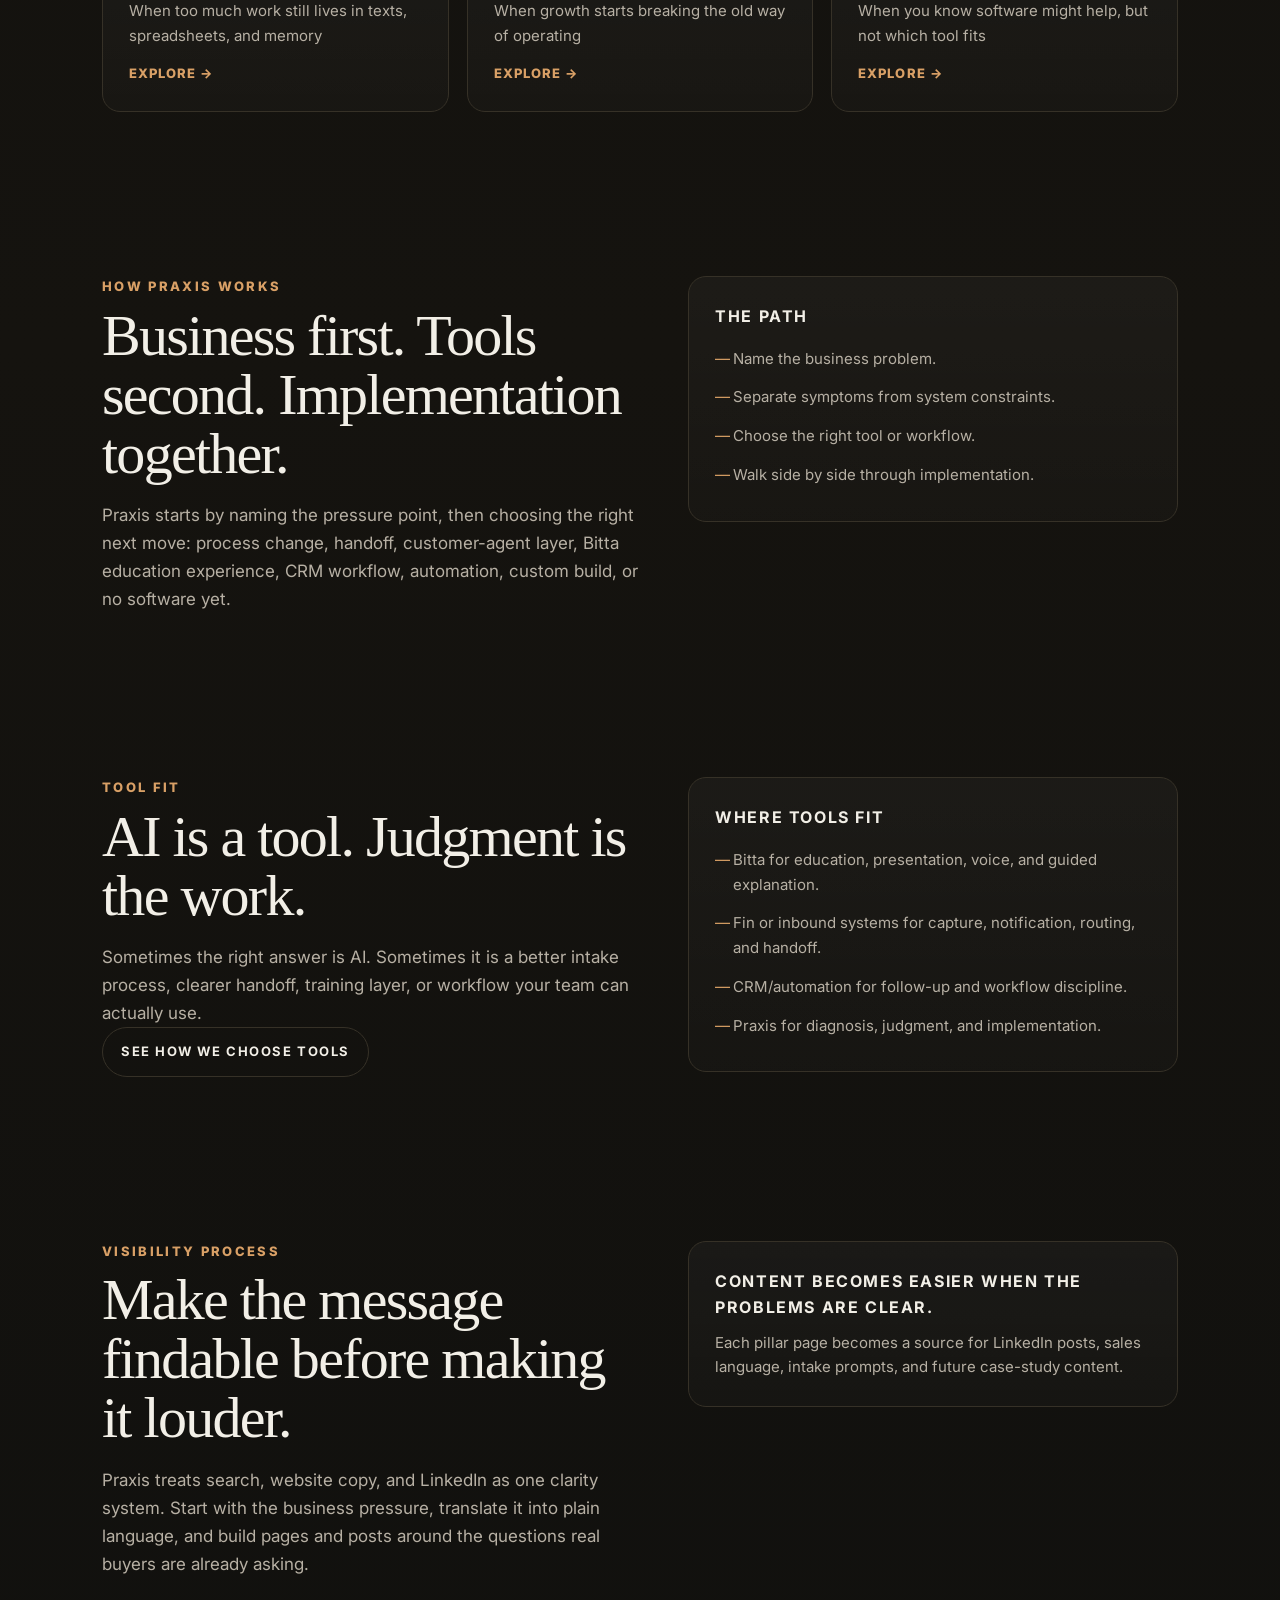
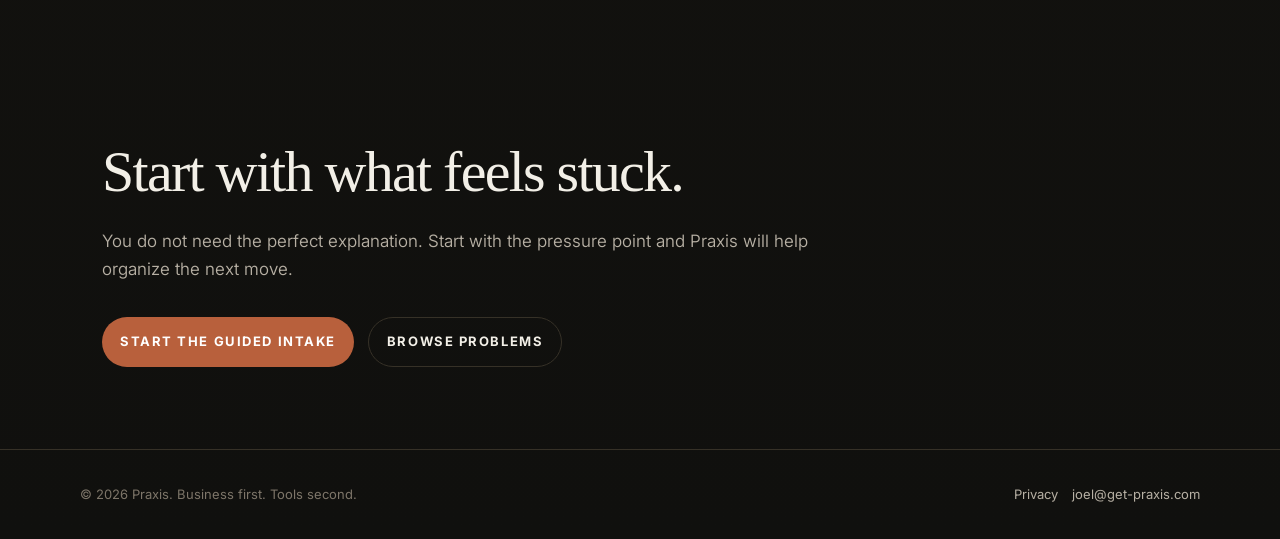
==== commit 6338d6de: "Build Praxis problem pillar site structure" ====
--- a/index.html
+++ b/index.html
@@ -1,40 +1 @@
-<!doctype html><html lang="en"><head><meta charset="utf-8"><meta name="viewport" content="width=device-width, initial-scale=1"><title>Praxis — Business Problem Solving for Owner-Led Companies</title><meta name="description" content="Praxis helps owner-led businesses name the real problem, choose the right tool or workflow, and implement side by side until the fix is real."><link rel="preconnect" href="https://fonts.googleapis.com"><link rel="preconnect" href="https://fonts.gstatic.com" crossorigin><link href="https://fonts.googleapis.com/css2?family=Inter:wght@300;400;500;600;700;800&display=swap" rel="stylesheet"><link rel="stylesheet" href="/assets/site.css?v=topo-compass-1">
-<meta data-praxis-seo="true" name="robots" content="index, follow">
-<meta data-praxis-seo="true" name="author" content="Praxis">
-<link data-praxis-seo="true" rel="canonical" href="https://get-praxis.com">
-<meta data-praxis-seo="true" property="og:type" content="website">
-<meta data-praxis-seo="true" property="og:site_name" content="Praxis">
-<meta data-praxis-seo="true" property="og:title" content="Praxis — Business Problem Solving for Owner-Led Companies">
-<meta data-praxis-seo="true" property="og:description" content="Praxis helps owner-led businesses name the real problem, choose the right tool or workflow, and implement side by side until the fix is real.">
-<meta data-praxis-seo="true" property="og:url" content="https://get-praxis.com">
-<meta data-praxis-seo="true" name="twitter:card" content="summary">
-<meta data-praxis-seo="true" name="twitter:title" content="Praxis — Business Problem Solving for Owner-Led Companies">
-<meta data-praxis-seo="true" name="twitter:description" content="Praxis helps owner-led businesses name the real problem, choose the right tool or workflow, and implement side by side until the fix is real.">
-
-<script type="application/ld+json" data-praxis-seo="true">
-{
-  "@context": "https://schema.org",
-  "@type": "ProfessionalService",
-  "name": "Praxis",
-  "url": "https://get-praxis.com/",
-  "email": "joel@get-praxis.com",
-  "description": "Praxis helps owner-led businesses name the real problem, choose the right tool or workflow, and implement side by side until the fix is real.",
-  "areaServed": "US",
-  "serviceType": [
-    "Business problem diagnosis",
-    "Workflow implementation",
-    "Owner bottleneck reduction",
-    "Follow-up and intake system design",
-    "AI tool fit diagnostic"
-  ]
-}
-</script>
-</head><body><div class="site"><nav class="nav"><div class="nav-inner"><a class="brand" href="/">PRAXIS <span>BASE CAMP</span></a><button class="menu" aria-label="Menu" onclick="document.querySelector('.links').classList.toggle('open')">Menu</button><div class="links"><a href="/about.html">About</a><a href="/how-we-work.html">How We Work</a><a class="nav-cta" href="/work-with-us.html#chat">Start the diagnostic</a></div></div></nav><main>
-<section class="hero home-hero"><div class="hero-copy"><div class="eyebrow">Business first. Tools second. Implementation together.</div><h1>Practical help for the problems your business keeps working around.</h1><p class="lead">Praxis helps owner-led businesses turn bottlenecks, messy workflows, follow-up gaps, and growth friction into systems that work.</p><div class="hero-actions"><a class="btn primary hero-primary" href="/work-with-us.html#chat">Start with the problem</a><a class="btn secondary hero-secondary" href="/how-we-work.html">See how we work</a></div><div class="hero-notes"><span>Name the pressure point</span><span>Choose the right tool</span><span>Implement with the owner</span></div></div><aside class="hero-card" aria-label="Praxis diagnostic preview"><div class="hero-card-top"><span>Praxis Guide</span><b>Business-first diagnostic</b></div><div class="signal-card"><small>Starting question</small><strong>What problem is the business working around?</strong><p>We start with the business problem, choose the right tool for the job, and walk side by side with the owner until the fix is real.</p></div><div class="signal-list"><div><span></span>Problem named</div><div><span></span>Tool fit assessed</div><div><span></span>Implementation mapped</div></div></aside></section><div class="divider"></div>
-<section class="section"><div class="wrap split"><div><div class="kicker">What Praxis does</div><h2>Praxis is for the owner who needs the problem named clearly and the fix built in the real business.</h2><p>Most businesses do not need another software recommendation. They need help naming the real problem, choosing the right next move, and building the process around it.</p></div><div class="card"><h3>The doctrine</h3><ul><li>Start with the business problem.</li><li>Choose the right tool for the job.</li><li>Implement side by side with the owner.</li><li>Keep human judgment in front.</li></ul></div></div></section>
-<section class="section alt"><div class="wrap"><div class="kicker">Common pressure points</div><h2>Built for real businesses with pressure points they cannot keep working around.</h2><div class="grid three"><div class="card"><h3>Owner bottlenecks</h3><p>The business slows down because too many decisions, exceptions, and escalations still route through the owner.</p></div><div class="card"><h3>Follow-up gaps</h3><p>Leads, customers, prospects, or internal tasks fall through the cracks because no one trusts the current handoff.</p></div><div class="card"><h3>Messy workflows</h3><p>Work lives in texts, spreadsheets, inboxes, sticky notes, and tribal knowledge instead of a system people can use.</p></div><div class="card"><h3>Messy intake</h3><p>The first conversation, quote, onboarding, or handoff depends too much on who happens to answer.</p></div><div class="card"><h3>Growth friction</h3><p>The business is growing, but the old way of operating is starting to break.</p></div><div class="card"><h3>Tool confusion</h3><p>You know software or AI might help, but you do not know which tool fits the actual problem.</p></div></div></div></section>
-<section class="section"><div class="wrap"><div class="kicker">Where tools fit</div><h2>AI is a tool. Judgment is the work.</h2><p class="lead">Praxis does not lead with software. We map the business problem first, then decide whether the right answer is a process change, a human handoff, a customer-agent layer, a training experience, workflow automation, or no AI at all.</p><div class="grid three"><div class="card"><h3>Bitta</h3><p>Best used as an education, presentation, voice, and guided explanation layer.</p></div><div class="card"><h3>Inbound systems</h3><p>Use Fin, CRM, forms, or automation when the job is capture, notification, routing, and handoff.</p></div><div class="card"><h3>Praxis</h3><p>The doctrine, diagnosis, implementation, and human give-a-shit layer that chooses what belongs where.</p></div></div></div></section>
-
-<section class="section"><div class="wrap split"><div><div class="kicker">Visibility process</div><h2>Good SEO starts with the words your customers actually use for the problem.</h2><p>Praxis treats search, website copy, and LinkedIn as one clarity system. Before chasing keywords, we identify the business pressure, translate it into plain language, and build pages and posts around the questions real owners, operators, and buyers are already trying to answer.</p></div><div class="card"><h3>The high-level process</h3><ul><li><strong>Problem language:</strong> name the bottleneck, handoff, intake, workflow, or growth pressure in customer words.</li><li><strong>Search intent:</strong> map those words to the questions people search before they are ready to buy.</li><li><strong>Useful pages:</strong> build clear pages that explain the problem, the stakes, the options, and the next step.</li><li><strong>Proof and follow-through:</strong> turn field notes, client lessons, and implementation insights into LinkedIn and site content.</li></ul></div></div></section>
-<section class="section alt"><div class="wrap split"><div><div class="kicker">Why this is different</div><h2>Not another AI demo. The right next move.</h2><p>ChatGPT waits for you to know what to ask. Praxis helps you name the business problem, understand what is actually stuck, choose the right tool or workflow, and implement the fix in the business.</p></div><div class="card"><h3>Right fit usually sounds like</h3><ul><li>“I am still the bottleneck.”</li><li>“We get leads, but follow-up is inconsistent.”</li><li>“Our intake or handoff is messy.”</li><li>“We want to use AI, but we do not know where it fits.”</li><li>“We are growing and the old way is breaking.”</li></ul></div></div></section>
-</main><footer class="footer"><div class="footer-inner"><div>© 2026 Praxis. Human-first AI implementation.</div><div><a href="/privacy.html">Privacy</a><a href="mailto:joel@get-praxis.com">joel@get-praxis.com</a></div></div></footer></div></body></html>+<!doctype html><html lang="en"><head><meta charset="utf-8"><meta name="viewport" content="width=device-width, initial-scale=1"><title>Praxis — Business Problem Solving for Owner-Led Companies</title><meta name="description" content="Praxis helps owner-led businesses name the real problem, choose the right tool or workflow, and implement side by side until the fix is real."><link rel="preconnect" href="https://fonts.googleapis.com"><link rel="preconnect" href="https://fonts.gstatic.com" crossorigin><link href="https://fonts.googleapis.com/css2?family=Inter:wght@300;400;500;600;700;800&display=swap" rel="stylesheet"><link rel="stylesheet" href="/assets/site.css?v=pillars-1"><meta data-praxis-seo="true" name="robots" content="index, follow"><meta data-praxis-seo="true" name="author" content="Praxis"><link data-praxis-seo="true" rel="canonical" href="https://get-praxis.com/"><meta data-praxis-seo="true" property="og:type" content="website"><meta data-praxis-seo="true" property="og:site_name" content="Praxis"><meta data-praxis-seo="true" property="og:title" content="Praxis — Business Problem Solving for Owner-Led Companies"><meta data-praxis-seo="true" property="og:description" content="Praxis helps owner-led businesses name the real problem, choose the right tool or workflow, and implement side by side until the fix is real."><meta data-praxis-seo="true" property="og:url" content="https://get-praxis.com/"><meta data-praxis-seo="true" name="twitter:card" content="summary"><meta data-praxis-seo="true" name="twitter:title" content="Praxis — Business Problem Solving for Owner-Led Companies"><meta data-praxis-seo="true" name="twitter:description" content="Praxis helps owner-led businesses name the real problem, choose the right tool or workflow, and implement side by side until the fix is real."><script type="application/ld+json" data-praxis-seo="true">{"@context":"https://schema.org","@type":"ProfessionalService","name":"Praxis","url":"https://get-praxis.com/","email":"joel@get-praxis.com","description":"Praxis helps owner-led businesses name the real problem, choose the right tool or workflow, and implement side by side until the fix is real.","areaServed":"US","serviceType":["Business problem diagnosis","Workflow implementation","Owner bottleneck reduction","Follow-up and intake system design","AI tool fit diagnostic"]}</script></head><body><div class="site"><nav class="nav"><div class="nav-inner"><a class="brand" href="/">PRAXIS <span>BASE CAMP</span></a><button class="menu" aria-label="Menu" onclick="document.querySelector('.links').classList.toggle('open')">Menu</button><div class="links"><a href="/problems.html">Problems</a><a href="/how-we-work.html">How We Work</a><a href="/tool-fit.html">Tool Fit</a><a class="nav-cta" href="/work-with-us.html#chat">Start</a></div></div></nav><main><section class="hero home-hero"><div class="hero-copy"><div class="eyebrow">Business first. Tools second. Implementation together.</div><h1>Practical help for the problems your business keeps working around.</h1><p class="lead">Praxis helps owner-led businesses name the real problem, choose the right tool or workflow, and implement side by side until the fix is real.</p><div class="hero-actions"><a class="btn primary hero-primary" href="/work-with-us.html#chat">Start with the problem</a><a class="btn secondary hero-secondary" href="/problems.html">Explore pressure points</a></div><div class="hero-notes"><span>Name the pressure point</span><span>Choose the right tool</span><span>Implement with the owner</span></div></div><aside class="hero-card" aria-label="Praxis diagnostic preview"><div class="hero-card-top"><span>Praxis Guide</span><b>Problem-first path</b></div><div class="signal-card"><small>Starting question</small><strong>What problem is the business working around?</strong><p>The homepage orients. The pressure-point pages go deeper. The guided intake starts the conversation.</p></div><div class="signal-list"><div><span></span>Problem named</div><div><span></span>Tool fit assessed</div><div><span></span>Implementation mapped</div></div></aside></section><div class="divider"></div><section class="section"><div class="wrap"><div class="kicker">Pressure points</div><h2>Choose the problem that sounds closest.</h2><p class="lead">A better site should not make visitors read everything. It should help them find themselves quickly.</p><div class="grid three problem-grid"><a class="card problem-card" href="/problems/owner-bottleneck.html"><h3>Owner Bottleneck</h3><p>When the owner is still the answer to everything</p><span>Explore →</span></a><a class="card problem-card" href="/problems/follow-up-gaps.html"><h3>Follow-Up Gaps</h3><p>When good opportunities fall through the cracks</p><span>Explore →</span></a><a class="card problem-card" href="/problems/messy-intake.html"><h3>Messy Intake</h3><p>When the first conversation creates confusion instead of clarity</p><span>Explore →</span></a><a class="card problem-card" href="/problems/manual-workflows.html"><h3>Manual Workflows</h3><p>When too much work still lives in texts, spreadsheets, and memory</p><span>Explore →</span></a><a class="card problem-card" href="/problems/growth-friction.html"><h3>Growth Friction</h3><p>When growth starts breaking the old way of operating</p><span>Explore →</span></a><a class="card problem-card" href="/problems/tool-confusion.html"><h3>Tool Confusion</h3><p>When you know software might help, but not which tool fits</p><span>Explore →</span></a></div></div></section><section class="section alt"><div class="wrap split"><div><div class="kicker">How Praxis works</div><h2>Business first. Tools second. Implementation together.</h2><p>Praxis starts by naming the pressure point, then choosing the right next move: process change, handoff, customer-agent layer, Bitta education experience, CRM workflow, automation, custom build, or no software yet.</p></div><div class="card"><h3>The path</h3><ul><li>Name the business problem.</li><li>Separate symptoms from system constraints.</li><li>Choose the right tool or workflow.</li><li>Walk side by side through implementation.</li></ul></div></div></section><section class="section"><div class="wrap split"><div><div class="kicker">Tool fit</div><h2>AI is a tool. Judgment is the work.</h2><p>Sometimes the right answer is AI. Sometimes it is a better intake process, clearer handoff, training layer, or workflow your team can actually use.</p><a class="btn secondary" href="/tool-fit.html">See how we choose tools</a></div><div class="card"><h3>Where tools fit</h3><ul><li>Bitta for education, presentation, voice, and guided explanation.</li><li>Fin or inbound systems for capture, notification, routing, and handoff.</li><li>CRM/automation for follow-up and workflow discipline.</li><li>Praxis for diagnosis, judgment, and implementation.</li></ul></div></div></section><section class="section alt"><div class="wrap split"><div><div class="kicker">Visibility process</div><h2>Make the message findable before making it louder.</h2><p>Praxis treats search, website copy, and LinkedIn as one clarity system. Start with the business pressure, translate it into plain language, and build pages and posts around the questions real buyers are already asking.</p></div><div class="card"><h3>Content becomes easier when the problems are clear.</h3><p>Each pillar page becomes a source for LinkedIn posts, sales language, intake prompts, and future case-study content.</p></div></div></section><section class="section"><div class="wrap"><h2>Start with what feels stuck.</h2><p class="lead">You do not need the perfect explanation. Start with the pressure point and Praxis will help organize the next move.</p><div class="hero-actions"><a class="btn primary" href="/work-with-us.html#chat">Start the guided intake</a><a class="btn secondary" href="/problems.html">Browse problems</a></div></div></section></main><footer class="footer"><div class="footer-inner"><div>© 2026 Praxis. Business first. Tools second.</div><div><a href="/privacy.html">Privacy</a><a href="mailto:joel@get-praxis.com">joel@get-praxis.com</a></div></div></footer></div></body></html>
--- a/assets/site.css
+++ b/assets/site.css
@@ -15,3 +15,5 @@
 
 /* Chat iframe scroll containment: keep third-party chatbot focus/auto-scroll inside the embed. */
 .rep-panel{overflow-anchor:none;contain:layout paint}.rep-frame{overscroll-behavior:contain}
+
+.problem-grid a.card{text-decoration:none;color:inherit;display:block}.problem-card{transition:transform .18s ease,border-color .18s ease,background .18s ease}.problem-card:hover{transform:translateY(-3px);border-color:rgba(231,185,95,.55);background:linear-gradient(180deg,rgba(255,255,255,.06),rgba(255,255,255,.025))}.problem-card span{display:inline-block;margin-top:14px;color:var(--accent2);font-size:13px;font-weight:800;letter-spacing:.08em;text-transform:uppercase}.breadcrumb a{color:inherit;text-decoration:none;border-bottom:1px solid rgba(231,185,95,.45)}
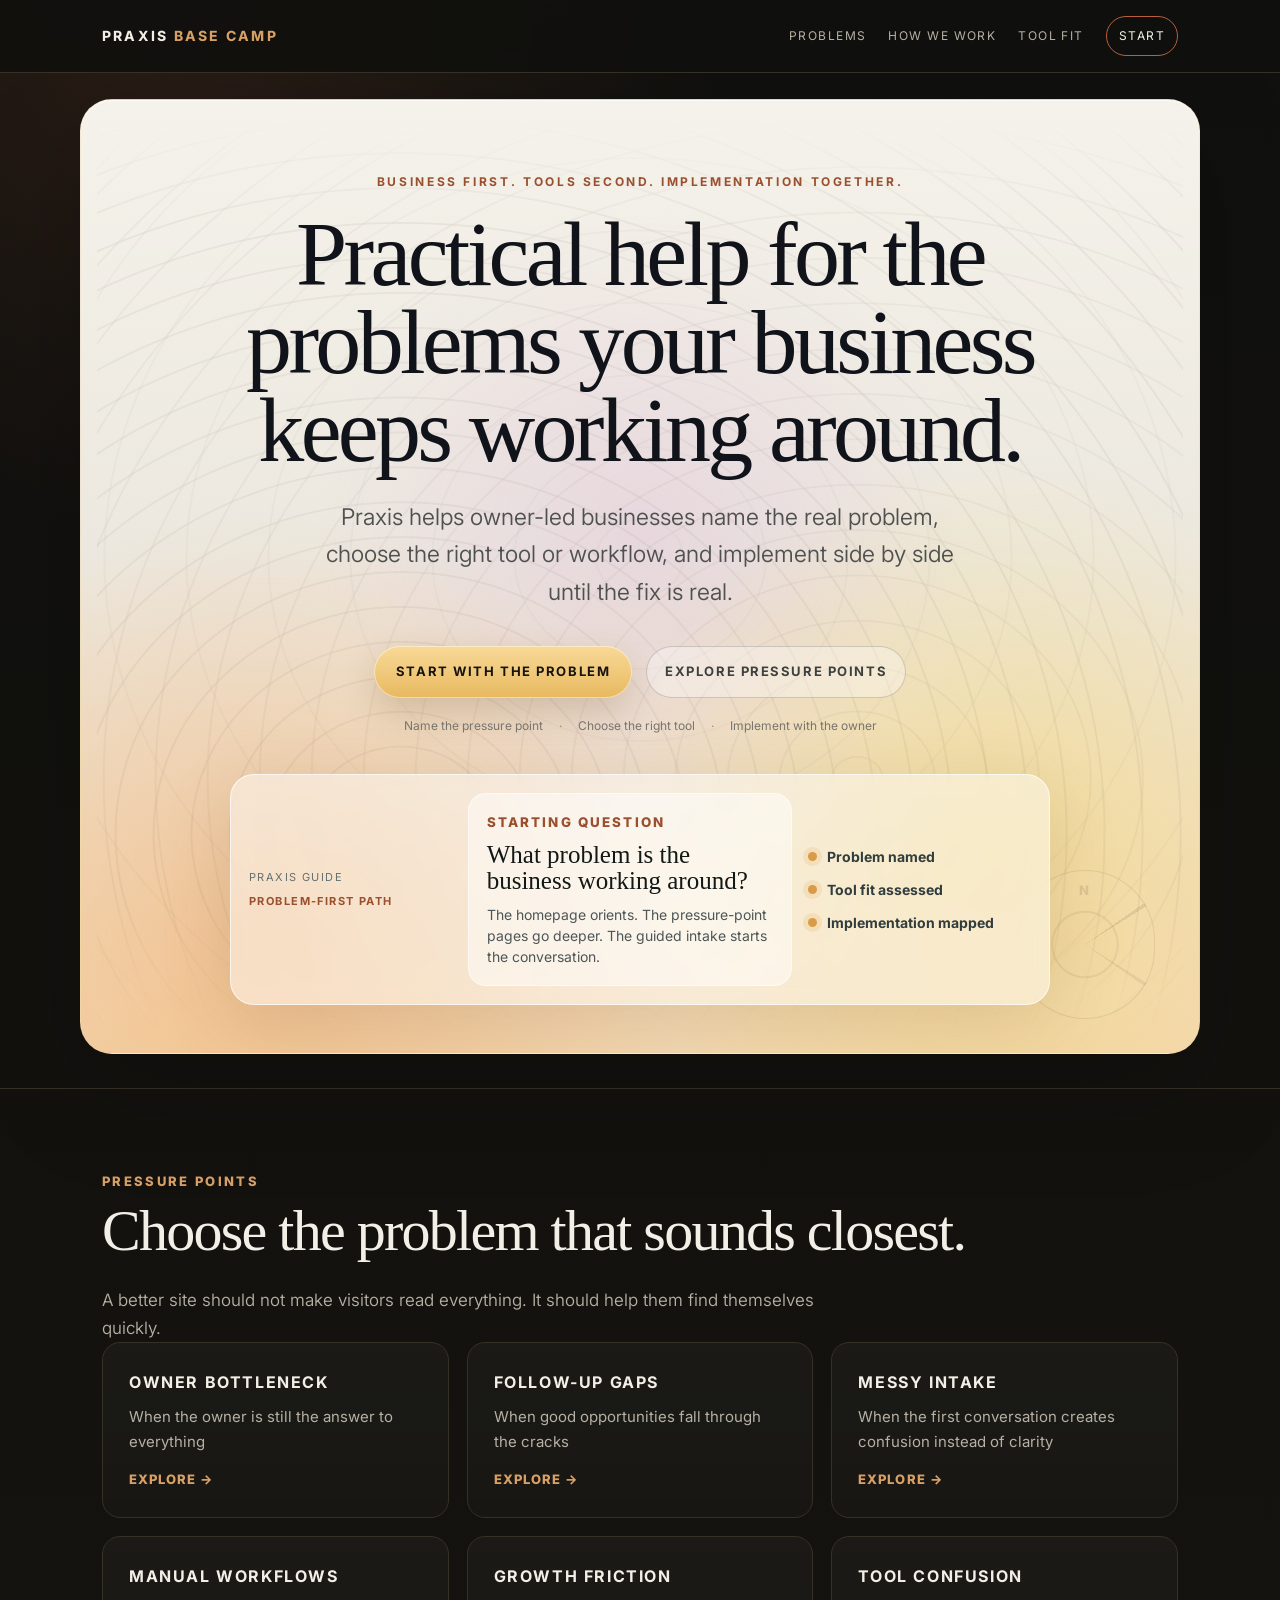
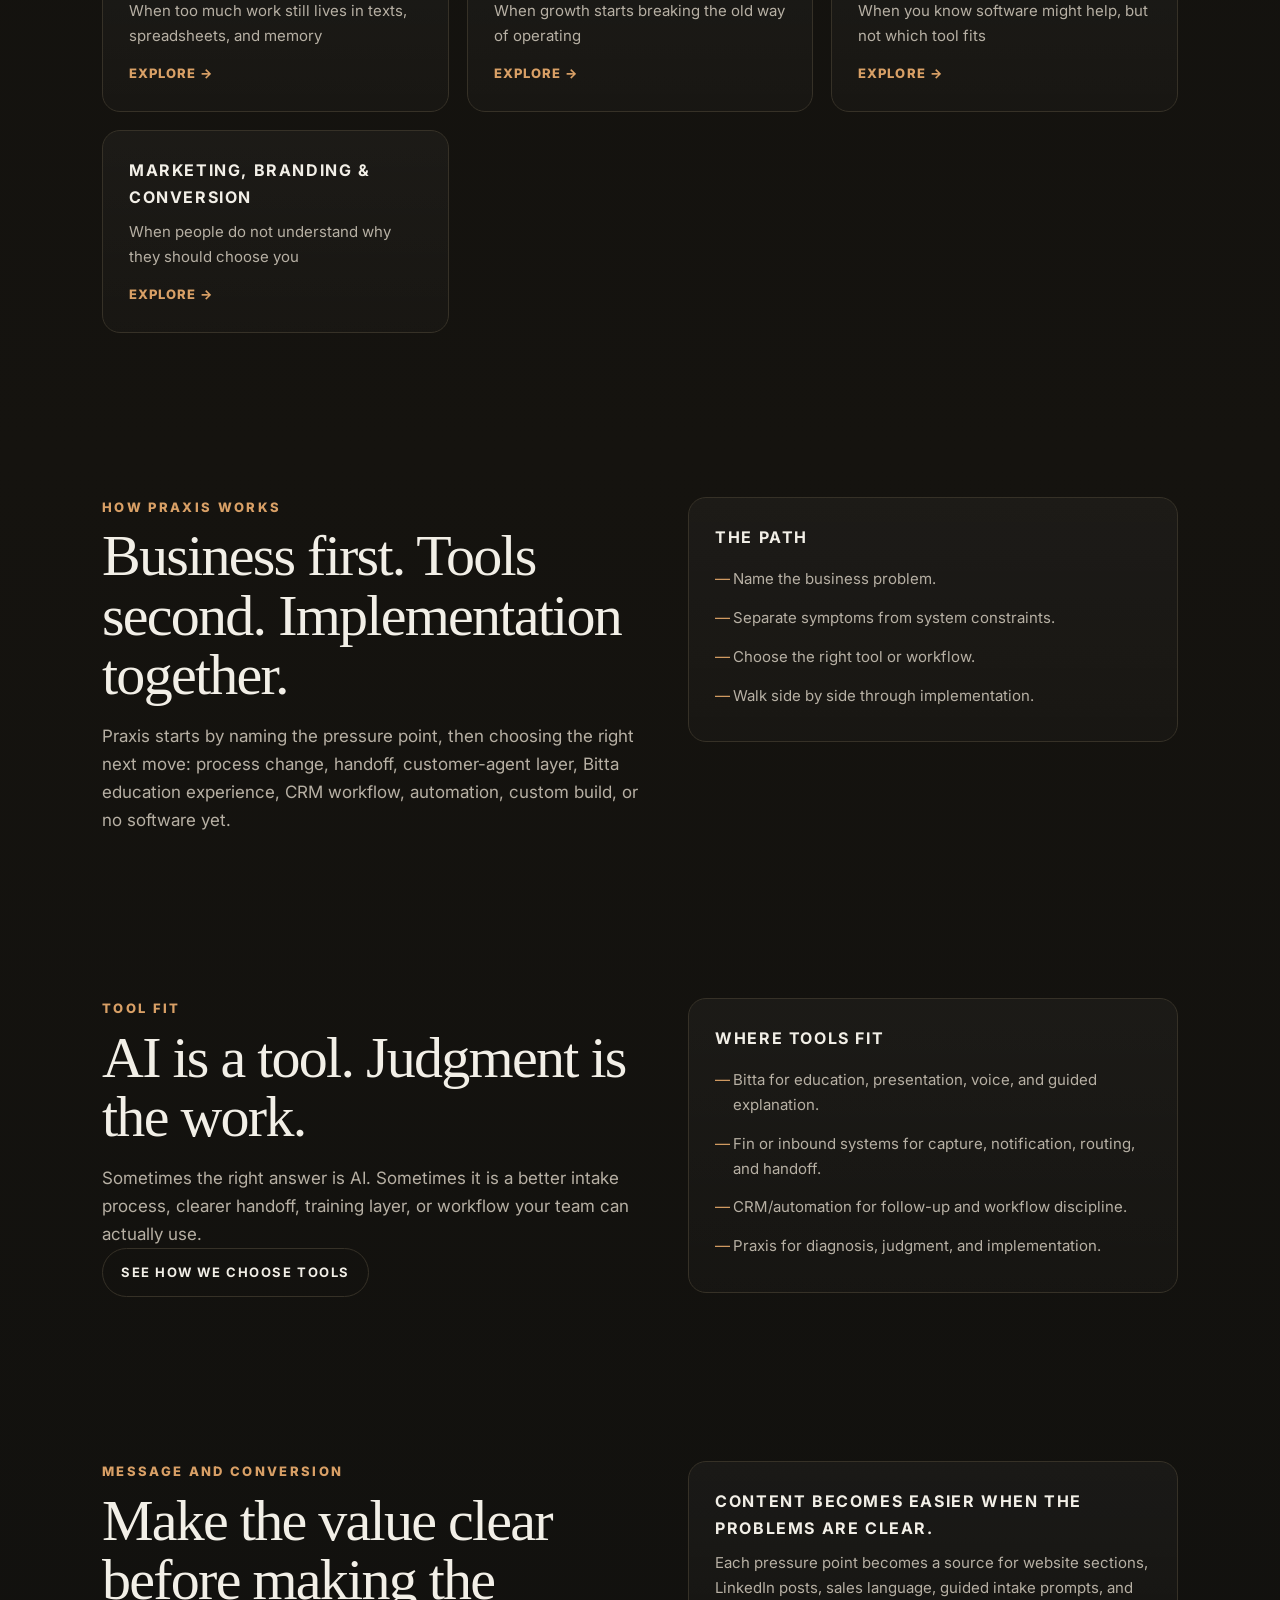
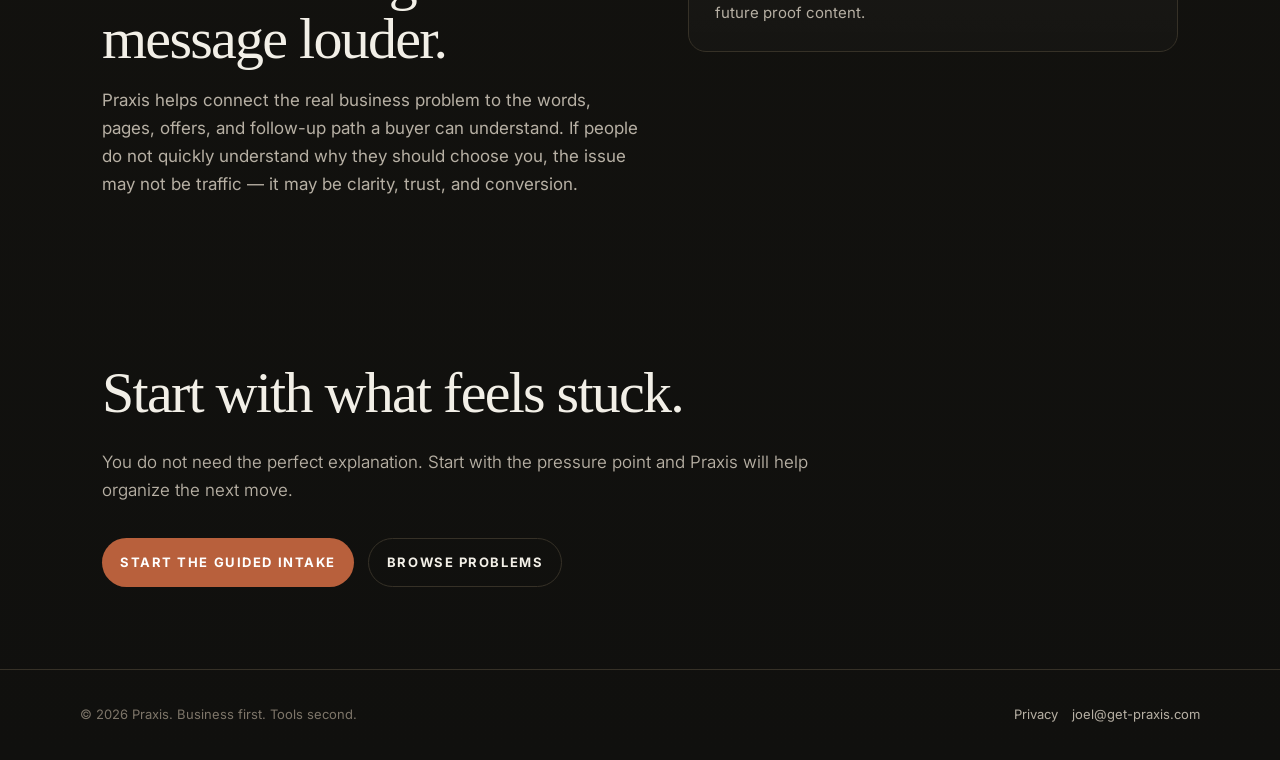
==== commit 9fb0d33e: "Reframe visibility as marketing conversion pressure point" ====
--- a/index.html
+++ b/index.html
@@ -1 +1 @@
-<!doctype html><html lang="en"><head><meta charset="utf-8"><meta name="viewport" content="width=device-width, initial-scale=1"><title>Praxis — Business Problem Solving for Owner-Led Companies</title><meta name="description" content="Praxis helps owner-led businesses name the real problem, choose the right tool or workflow, and implement side by side until the fix is real."><link rel="preconnect" href="https://fonts.googleapis.com"><link rel="preconnect" href="https://fonts.gstatic.com" crossorigin><link href="https://fonts.googleapis.com/css2?family=Inter:wght@300;400;500;600;700;800&display=swap" rel="stylesheet"><link rel="stylesheet" href="/assets/site.css?v=pillars-1"><meta data-praxis-seo="true" name="robots" content="index, follow"><meta data-praxis-seo="true" name="author" content="Praxis"><link data-praxis-seo="true" rel="canonical" href="https://get-praxis.com/"><meta data-praxis-seo="true" property="og:type" content="website"><meta data-praxis-seo="true" property="og:site_name" content="Praxis"><meta data-praxis-seo="true" property="og:title" content="Praxis — Business Problem Solving for Owner-Led Companies"><meta data-praxis-seo="true" property="og:description" content="Praxis helps owner-led businesses name the real problem, choose the right tool or workflow, and implement side by side until the fix is real."><meta data-praxis-seo="true" property="og:url" content="https://get-praxis.com/"><meta data-praxis-seo="true" name="twitter:card" content="summary"><meta data-praxis-seo="true" name="twitter:title" content="Praxis — Business Problem Solving for Owner-Led Companies"><meta data-praxis-seo="true" name="twitter:description" content="Praxis helps owner-led businesses name the real problem, choose the right tool or workflow, and implement side by side until the fix is real."><script type="application/ld+json" data-praxis-seo="true">{"@context":"https://schema.org","@type":"ProfessionalService","name":"Praxis","url":"https://get-praxis.com/","email":"joel@get-praxis.com","description":"Praxis helps owner-led businesses name the real problem, choose the right tool or workflow, and implement side by side until the fix is real.","areaServed":"US","serviceType":["Business problem diagnosis","Workflow implementation","Owner bottleneck reduction","Follow-up and intake system design","AI tool fit diagnostic"]}</script></head><body><div class="site"><nav class="nav"><div class="nav-inner"><a class="brand" href="/">PRAXIS <span>BASE CAMP</span></a><button class="menu" aria-label="Menu" onclick="document.querySelector('.links').classList.toggle('open')">Menu</button><div class="links"><a href="/problems.html">Problems</a><a href="/how-we-work.html">How We Work</a><a href="/tool-fit.html">Tool Fit</a><a class="nav-cta" href="/work-with-us.html#chat">Start</a></div></div></nav><main><section class="hero home-hero"><div class="hero-copy"><div class="eyebrow">Business first. Tools second. Implementation together.</div><h1>Practical help for the problems your business keeps working around.</h1><p class="lead">Praxis helps owner-led businesses name the real problem, choose the right tool or workflow, and implement side by side until the fix is real.</p><div class="hero-actions"><a class="btn primary hero-primary" href="/work-with-us.html#chat">Start with the problem</a><a class="btn secondary hero-secondary" href="/problems.html">Explore pressure points</a></div><div class="hero-notes"><span>Name the pressure point</span><span>Choose the right tool</span><span>Implement with the owner</span></div></div><aside class="hero-card" aria-label="Praxis diagnostic preview"><div class="hero-card-top"><span>Praxis Guide</span><b>Problem-first path</b></div><div class="signal-card"><small>Starting question</small><strong>What problem is the business working around?</strong><p>The homepage orients. The pressure-point pages go deeper. The guided intake starts the conversation.</p></div><div class="signal-list"><div><span></span>Problem named</div><div><span></span>Tool fit assessed</div><div><span></span>Implementation mapped</div></div></aside></section><div class="divider"></div><section class="section"><div class="wrap"><div class="kicker">Pressure points</div><h2>Choose the problem that sounds closest.</h2><p class="lead">A better site should not make visitors read everything. It should help them find themselves quickly.</p><div class="grid three problem-grid"><a class="card problem-card" href="/problems/owner-bottleneck.html"><h3>Owner Bottleneck</h3><p>When the owner is still the answer to everything</p><span>Explore →</span></a><a class="card problem-card" href="/problems/follow-up-gaps.html"><h3>Follow-Up Gaps</h3><p>When good opportunities fall through the cracks</p><span>Explore →</span></a><a class="card problem-card" href="/problems/messy-intake.html"><h3>Messy Intake</h3><p>When the first conversation creates confusion instead of clarity</p><span>Explore →</span></a><a class="card problem-card" href="/problems/manual-workflows.html"><h3>Manual Workflows</h3><p>When too much work still lives in texts, spreadsheets, and memory</p><span>Explore →</span></a><a class="card problem-card" href="/problems/growth-friction.html"><h3>Growth Friction</h3><p>When growth starts breaking the old way of operating</p><span>Explore →</span></a><a class="card problem-card" href="/problems/tool-confusion.html"><h3>Tool Confusion</h3><p>When you know software might help, but not which tool fits</p><span>Explore →</span></a></div></div></section><section class="section alt"><div class="wrap split"><div><div class="kicker">How Praxis works</div><h2>Business first. Tools second. Implementation together.</h2><p>Praxis starts by naming the pressure point, then choosing the right next move: process change, handoff, customer-agent layer, Bitta education experience, CRM workflow, automation, custom build, or no software yet.</p></div><div class="card"><h3>The path</h3><ul><li>Name the business problem.</li><li>Separate symptoms from system constraints.</li><li>Choose the right tool or workflow.</li><li>Walk side by side through implementation.</li></ul></div></div></section><section class="section"><div class="wrap split"><div><div class="kicker">Tool fit</div><h2>AI is a tool. Judgment is the work.</h2><p>Sometimes the right answer is AI. Sometimes it is a better intake process, clearer handoff, training layer, or workflow your team can actually use.</p><a class="btn secondary" href="/tool-fit.html">See how we choose tools</a></div><div class="card"><h3>Where tools fit</h3><ul><li>Bitta for education, presentation, voice, and guided explanation.</li><li>Fin or inbound systems for capture, notification, routing, and handoff.</li><li>CRM/automation for follow-up and workflow discipline.</li><li>Praxis for diagnosis, judgment, and implementation.</li></ul></div></div></section><section class="section alt"><div class="wrap split"><div><div class="kicker">Visibility process</div><h2>Make the message findable before making it louder.</h2><p>Praxis treats search, website copy, and LinkedIn as one clarity system. Start with the business pressure, translate it into plain language, and build pages and posts around the questions real buyers are already asking.</p></div><div class="card"><h3>Content becomes easier when the problems are clear.</h3><p>Each pillar page becomes a source for LinkedIn posts, sales language, intake prompts, and future case-study content.</p></div></div></section><section class="section"><div class="wrap"><h2>Start with what feels stuck.</h2><p class="lead">You do not need the perfect explanation. Start with the pressure point and Praxis will help organize the next move.</p><div class="hero-actions"><a class="btn primary" href="/work-with-us.html#chat">Start the guided intake</a><a class="btn secondary" href="/problems.html">Browse problems</a></div></div></section></main><footer class="footer"><div class="footer-inner"><div>© 2026 Praxis. Business first. Tools second.</div><div><a href="/privacy.html">Privacy</a><a href="mailto:joel@get-praxis.com">joel@get-praxis.com</a></div></div></footer></div></body></html>+<!doctype html><html lang="en"><head><meta charset="utf-8"><meta name="viewport" content="width=device-width, initial-scale=1"><title>Praxis — Business Problem Solving for Owner-Led Companies</title><meta name="description" content="Praxis helps owner-led businesses name the real problem, choose the right tool or workflow, and implement side by side until the fix is real."><link rel="preconnect" href="https://fonts.googleapis.com"><link rel="preconnect" href="https://fonts.gstatic.com" crossorigin><link href="https://fonts.googleapis.com/css2?family=Inter:wght@300;400;500;600;700;800&display=swap" rel="stylesheet"><link rel="stylesheet" href="/assets/site.css?v=marketing-conversion-1"><meta data-praxis-meta="true" name="robots" content="index, follow"><meta data-praxis-meta="true" name="author" content="Praxis"><link data-praxis-meta="true" rel="canonical" href="https://get-praxis.com/"><meta data-praxis-meta="true" property="og:type" content="website"><meta data-praxis-meta="true" property="og:site_name" content="Praxis"><meta data-praxis-meta="true" property="og:title" content="Praxis — Business Problem Solving for Owner-Led Companies"><meta data-praxis-meta="true" property="og:description" content="Praxis helps owner-led businesses name the real problem, choose the right tool or workflow, and implement side by side until the fix is real."><meta data-praxis-meta="true" property="og:url" content="https://get-praxis.com/"><meta data-praxis-meta="true" name="twitter:card" content="summary"><meta data-praxis-meta="true" name="twitter:title" content="Praxis — Business Problem Solving for Owner-Led Companies"><meta data-praxis-meta="true" name="twitter:description" content="Praxis helps owner-led businesses name the real problem, choose the right tool or workflow, and implement side by side until the fix is real."><script type="application/ld+json" data-praxis-meta="true">{"@context":"https://schema.org","@type":"ProfessionalService","name":"Praxis","url":"https://get-praxis.com/","email":"joel@get-praxis.com","description":"Praxis helps owner-led businesses name the real problem, choose the right tool or workflow, and implement side by side until the fix is real.","areaServed":"US","serviceType":["Business problem diagnosis","Workflow implementation","Owner bottleneck reduction","Follow-up and intake system design","AI tool fit diagnostic"]}</script></head><body><div class="site"><nav class="nav"><div class="nav-inner"><a class="brand" href="/">PRAXIS <span>BASE CAMP</span></a><button class="menu" aria-label="Menu" onclick="document.querySelector('.links').classList.toggle('open')">Menu</button><div class="links"><a href="/problems.html">Problems</a><a href="/how-we-work.html">How We Work</a><a href="/tool-fit.html">Tool Fit</a><a class="nav-cta" href="/work-with-us.html#chat">Start</a></div></div></nav><main><section class="hero home-hero"><div class="hero-copy"><div class="eyebrow">Business first. Tools second. Implementation together.</div><h1>Practical help for the problems your business keeps working around.</h1><p class="lead">Praxis helps owner-led businesses name the real problem, choose the right tool or workflow, and implement side by side until the fix is real.</p><div class="hero-actions"><a class="btn primary hero-primary" href="/work-with-us.html#chat">Start with the problem</a><a class="btn secondary hero-secondary" href="/problems.html">Explore pressure points</a></div><div class="hero-notes"><span>Name the pressure point</span><span>Choose the right tool</span><span>Implement with the owner</span></div></div><aside class="hero-card" aria-label="Praxis diagnostic preview"><div class="hero-card-top"><span>Praxis Guide</span><b>Problem-first path</b></div><div class="signal-card"><small>Starting question</small><strong>What problem is the business working around?</strong><p>The homepage orients. The pressure-point pages go deeper. The guided intake starts the conversation.</p></div><div class="signal-list"><div><span></span>Problem named</div><div><span></span>Tool fit assessed</div><div><span></span>Implementation mapped</div></div></aside></section><div class="divider"></div><section class="section"><div class="wrap"><div class="kicker">Pressure points</div><h2>Choose the problem that sounds closest.</h2><p class="lead">A better site should not make visitors read everything. It should help them find themselves quickly.</p><div class="grid three problem-grid"><a class="card problem-card" href="/problems/owner-bottleneck.html"><h3>Owner Bottleneck</h3><p>When the owner is still the answer to everything</p><span>Explore →</span></a><a class="card problem-card" href="/problems/follow-up-gaps.html"><h3>Follow-Up Gaps</h3><p>When good opportunities fall through the cracks</p><span>Explore →</span></a><a class="card problem-card" href="/problems/messy-intake.html"><h3>Messy Intake</h3><p>When the first conversation creates confusion instead of clarity</p><span>Explore →</span></a><a class="card problem-card" href="/problems/manual-workflows.html"><h3>Manual Workflows</h3><p>When too much work still lives in texts, spreadsheets, and memory</p><span>Explore →</span></a><a class="card problem-card" href="/problems/growth-friction.html"><h3>Growth Friction</h3><p>When growth starts breaking the old way of operating</p><span>Explore →</span></a><a class="card problem-card" href="/problems/tool-confusion.html"><h3>Tool Confusion</h3><p>When you know software might help, but not which tool fits</p><span>Explore →</span></a><a class="card problem-card" href="/problems/marketing-branding-conversion.html"><h3>Marketing, Branding &amp; Conversion</h3><p>When people do not understand why they should choose you</p><span>Explore →</span></a></div></div></section><section class="section alt"><div class="wrap split"><div><div class="kicker">How Praxis works</div><h2>Business first. Tools second. Implementation together.</h2><p>Praxis starts by naming the pressure point, then choosing the right next move: process change, handoff, customer-agent layer, Bitta education experience, CRM workflow, automation, custom build, or no software yet.</p></div><div class="card"><h3>The path</h3><ul><li>Name the business problem.</li><li>Separate symptoms from system constraints.</li><li>Choose the right tool or workflow.</li><li>Walk side by side through implementation.</li></ul></div></div></section><section class="section"><div class="wrap split"><div><div class="kicker">Tool fit</div><h2>AI is a tool. Judgment is the work.</h2><p>Sometimes the right answer is AI. Sometimes it is a better intake process, clearer handoff, training layer, or workflow your team can actually use.</p><a class="btn secondary" href="/tool-fit.html">See how we choose tools</a></div><div class="card"><h3>Where tools fit</h3><ul><li>Bitta for education, presentation, voice, and guided explanation.</li><li>Fin or inbound systems for capture, notification, routing, and handoff.</li><li>CRM/automation for follow-up and workflow discipline.</li><li>Praxis for diagnosis, judgment, and implementation.</li></ul></div></div></section><section class="section alt"><div class="wrap split"><div><div class="kicker">Message and conversion</div><h2>Make the value clear before making the message louder.</h2><p>Praxis helps connect the real business problem to the words, pages, offers, and follow-up path a buyer can understand. If people do not quickly understand why they should choose you, the issue may not be traffic — it may be clarity, trust, and conversion.</p></div><div class="card"><h3>Content becomes easier when the problems are clear.</h3><p>Each pressure point becomes a source for website sections, LinkedIn posts, sales language, guided intake prompts, and future proof content.</p></div></div></section><section class="section"><div class="wrap"><h2>Start with what feels stuck.</h2><p class="lead">You do not need the perfect explanation. Start with the pressure point and Praxis will help organize the next move.</p><div class="hero-actions"><a class="btn primary" href="/work-with-us.html#chat">Start the guided intake</a><a class="btn secondary" href="/problems.html">Browse problems</a></div></div></section></main><footer class="footer"><div class="footer-inner"><div>© 2026 Praxis. Business first. Tools second.</div><div><a href="/privacy.html">Privacy</a><a href="mailto:joel@get-praxis.com">joel@get-praxis.com</a></div></div></footer></div></body></html>
